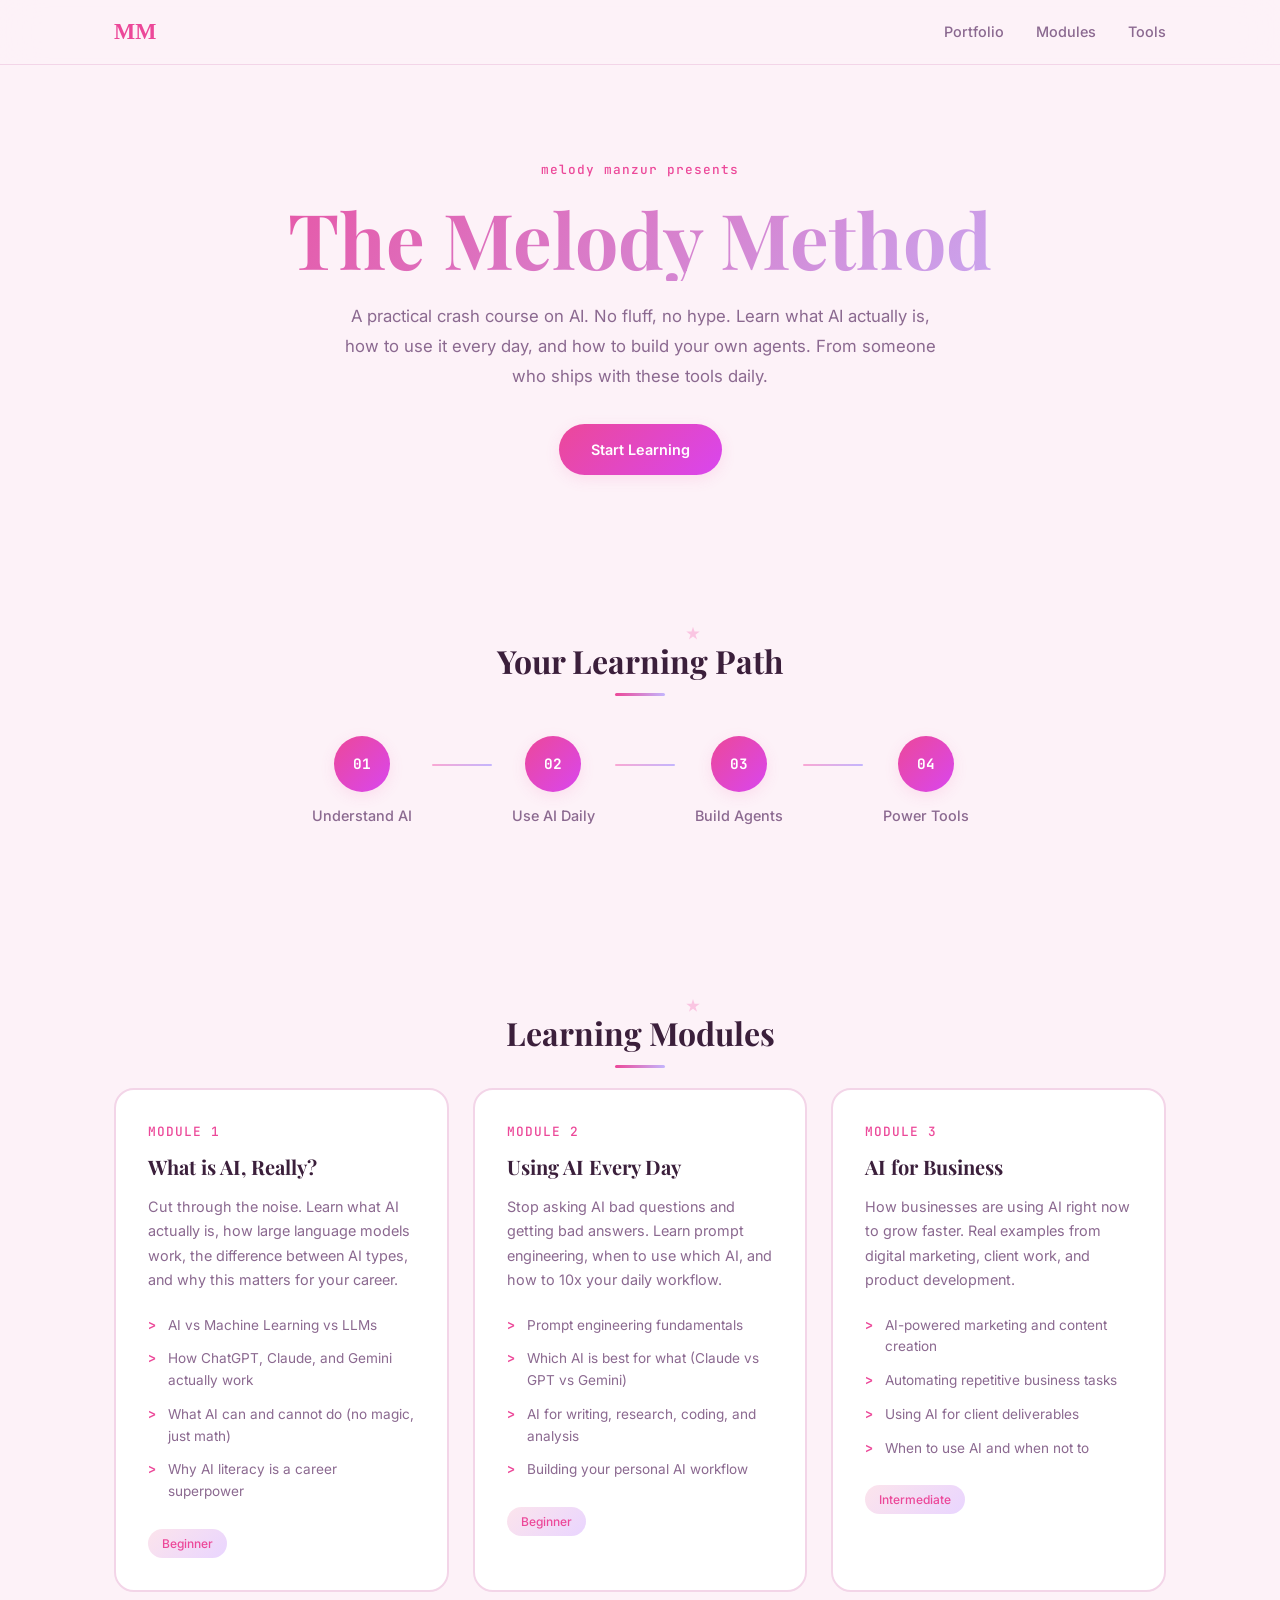
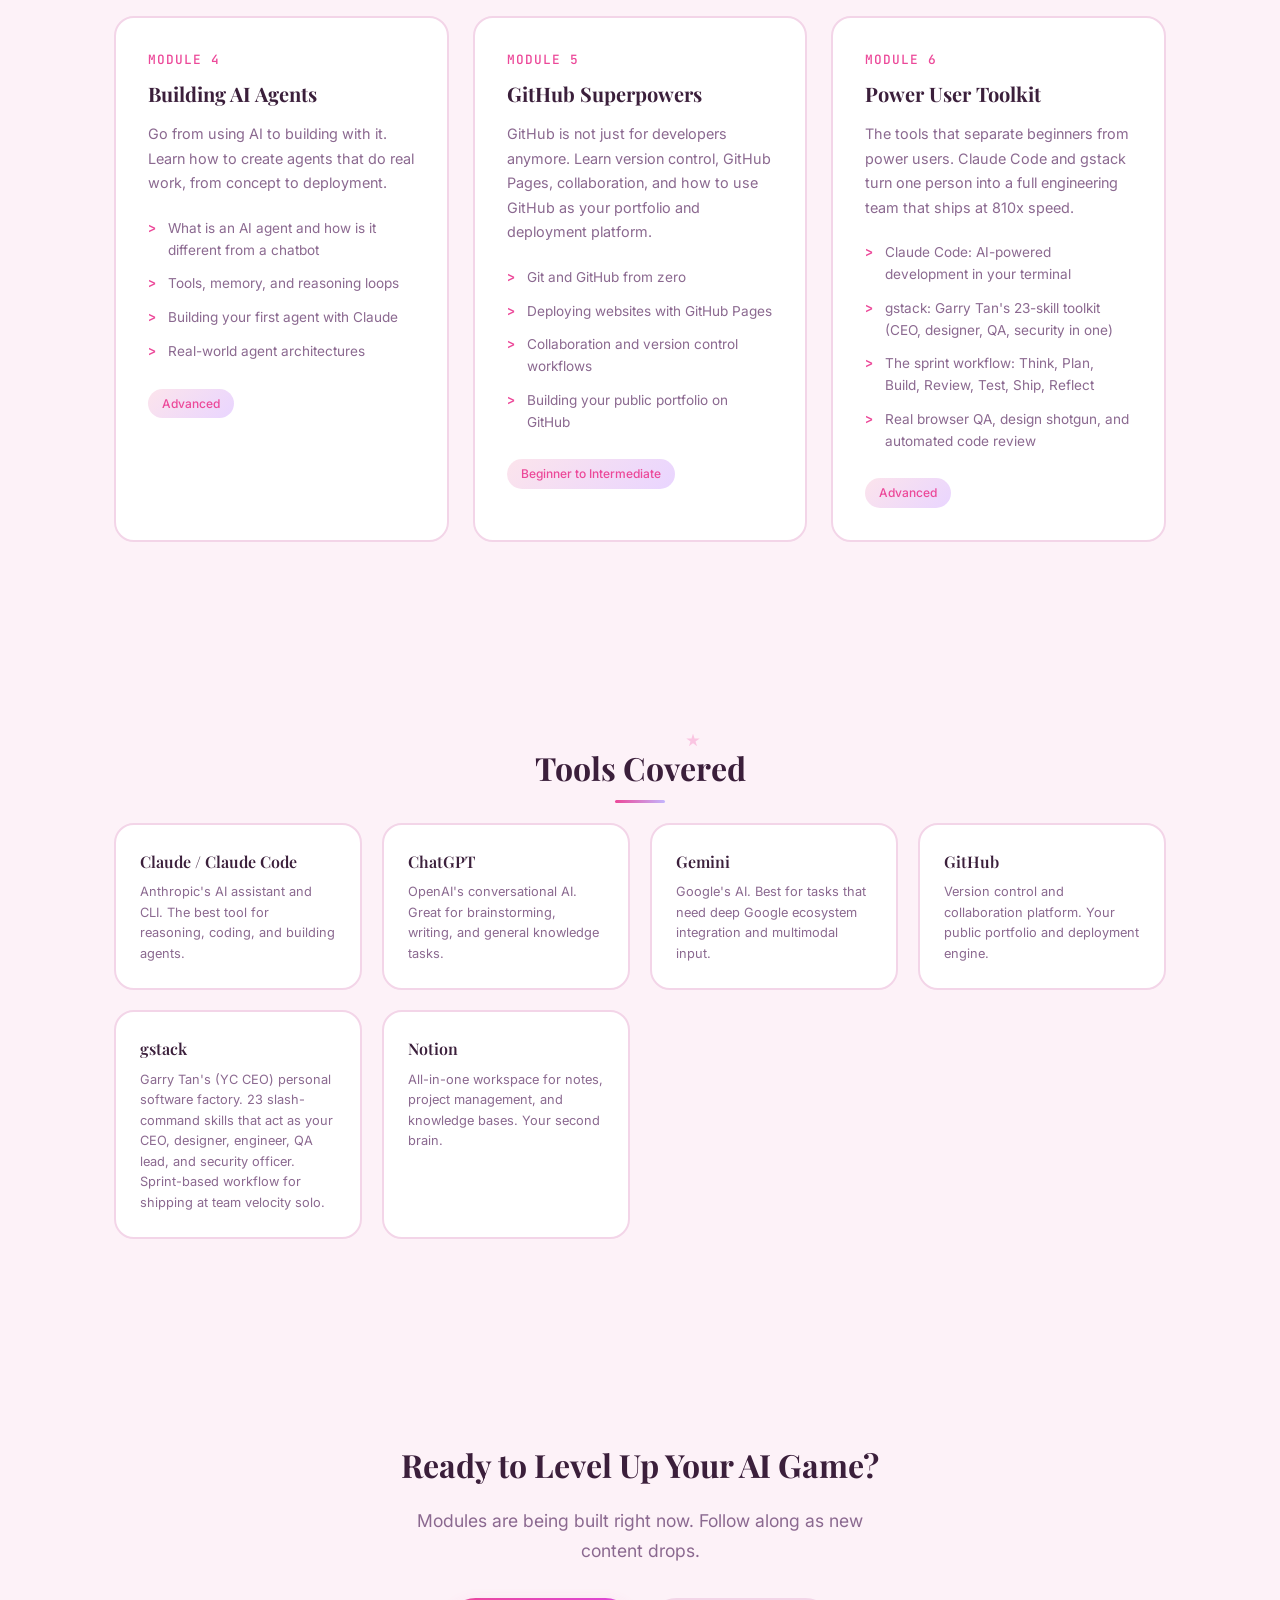
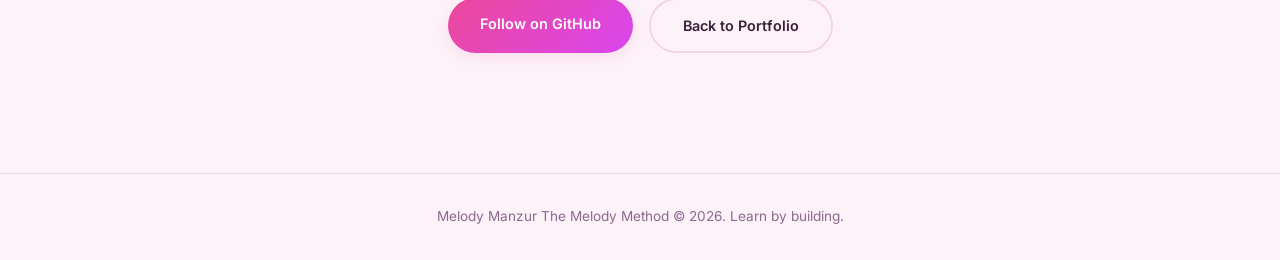
==== ai-academy.html @ e1146ad5 "Rename AI Academy to The Melody Method across all pages Co-Authored-By: Claude Opus 4.6 <noreply@ant" ====
<!DOCTYPE html>
<html lang="en">
<head>
    <meta charset="UTF-8">
    <meta name="viewport" content="width=device-width, initial-scale=1.0">
    <title>The Melody Method | Melody Manzur</title>
    <meta name="description" content="Learn AI from a practitioner. From understanding what AI is to building your own agents. Practical, no-fluff modules.">
    <link rel="preconnect" href="https://fonts.googleapis.com">
    <link rel="preconnect" href="https://fonts.gstatic.com" crossorigin>
    <link href="https://fonts.googleapis.com/css2?family=Inter:wght@300;400;500;600;700&family=JetBrains+Mono:wght@400;500&family=Playfair+Display:ital,wght@0,400;0,600;0,700;1,400;1,600&display=swap" rel="stylesheet">
    <link rel="icon" href="data:image/svg+xml,<svg xmlns='http://www.w3.org/2000/svg' viewBox='0 0 100 100'><path d='M50 5l12 33 33 12-33 12-12 33-12-33-33-12 33-12z' fill='%23ec4899'/></svg>">
    <link rel="stylesheet" href="style.css?v=20260424">
    <link rel="stylesheet" href="academy.css">
</head>
<body>
    <nav class="nav">
        <div class="nav-container">
            <a href="index.html" class="nav-logo">MM</a>
            <ul class="nav-links">
                <li><a href="index.html">Portfolio</a></li>
                <li><a href="#modules">Modules</a></li>
                <li><a href="#tools">Tools</a></li>
            </ul>
            <button class="nav-toggle" aria-label="Toggle menu">
                <span></span>
                <span></span>
                <span></span>
            </button>
        </div>
    </nav>

    <section class="academy-hero">
        <div class="container">
            <p class="hero-tag">Melody Manzur Presents</p>
            <h1 class="academy-title">The Melody Method</h1>
            <p class="hero-subtitle" style="max-width: 600px;">A practical crash course on AI. No fluff, no hype. Learn what AI actually is, how to use it every day, and how to build your own agents. From someone who ships with these tools daily.</p>
            <a href="#modules" class="btn btn-primary">Start Learning</a>
        </div>
    </section>

    <section class="academy-path">
        <div class="container">
            <h2 class="section-title">Your Learning Path</h2>
            <div class="path-visual">
                <div class="path-step">
                    <div class="path-number">01</div>
                    <p>Understand AI</p>
                </div>
                <div class="path-line"></div>
                <div class="path-step">
                    <div class="path-number">02</div>
                    <p>Use AI Daily</p>
                </div>
                <div class="path-line"></div>
                <div class="path-step">
                    <div class="path-number">03</div>
                    <p>Build Agents</p>
                </div>
                <div class="path-line"></div>
                <div class="path-step">
                    <div class="path-number">04</div>
                    <p>Power Tools</p>
                </div>
            </div>
        </div>
    </section>

    <section id="modules" class="modules">
        <div class="container">
            <h2 class="section-title">Learning Modules</h2>
            <div class="modules-grid">

                <div class="module-card">
                    <div class="module-number">Module 1</div>
                    <h3>What is AI, Really?</h3>
                    <p>Cut through the noise. Learn what AI actually is, how large language models work, the difference between AI types, and why this matters for your career.</p>
                    <ul class="module-topics">
                        <li>AI vs Machine Learning vs LLMs</li>
                        <li>How ChatGPT, Claude, and Gemini actually work</li>
                        <li>What AI can and cannot do (no magic, just math)</li>
                        <li>Why AI literacy is a career superpower</li>
                    </ul>
                    <span class="module-level">Beginner</span>
                </div>

                <div class="module-card">
                    <div class="module-number">Module 2</div>
                    <h3>Using AI Every Day</h3>
                    <p>Stop asking AI bad questions and getting bad answers. Learn prompt engineering, when to use which AI, and how to 10x your daily workflow.</p>
                    <ul class="module-topics">
                        <li>Prompt engineering fundamentals</li>
                        <li>Which AI is best for what (Claude vs GPT vs Gemini)</li>
                        <li>AI for writing, research, coding, and analysis</li>
                        <li>Building your personal AI workflow</li>
                    </ul>
                    <span class="module-level">Beginner</span>
                </div>

                <div class="module-card">
                    <div class="module-number">Module 3</div>
                    <h3>AI for Business</h3>
                    <p>How businesses are using AI right now to grow faster. Real examples from digital marketing, client work, and product development.</p>
                    <ul class="module-topics">
                        <li>AI-powered marketing and content creation</li>
                        <li>Automating repetitive business tasks</li>
                        <li>Using AI for client deliverables</li>
                        <li>When to use AI and when not to</li>
                    </ul>
                    <span class="module-level">Intermediate</span>
                </div>

                <div class="module-card">
                    <div class="module-number">Module 4</div>
                    <h3>Building AI Agents</h3>
                    <p>Go from using AI to building with it. Learn how to create agents that do real work, from concept to deployment.</p>
                    <ul class="module-topics">
                        <li>What is an AI agent and how is it different from a chatbot</li>
                        <li>Tools, memory, and reasoning loops</li>
                        <li>Building your first agent with Claude</li>
                        <li>Real-world agent architectures</li>
                    </ul>
                    <span class="module-level">Advanced</span>
                </div>

                <div class="module-card">
                    <div class="module-number">Module 5</div>
                    <h3>GitHub Superpowers</h3>
                    <p>GitHub is not just for developers anymore. Learn version control, GitHub Pages, collaboration, and how to use GitHub as your portfolio and deployment platform.</p>
                    <ul class="module-topics">
                        <li>Git and GitHub from zero</li>
                        <li>Deploying websites with GitHub Pages</li>
                        <li>Collaboration and version control workflows</li>
                        <li>Building your public portfolio on GitHub</li>
                    </ul>
                    <span class="module-level">Beginner to Intermediate</span>
                </div>

                <div class="module-card">
                    <div class="module-number">Module 6</div>
                    <h3>Power User Toolkit</h3>
                    <p>The tools that separate beginners from power users. Claude Code and gstack turn one person into a full engineering team that ships at 810x speed.</p>
                    <ul class="module-topics">
                        <li>Claude Code: AI-powered development in your terminal</li>
                        <li>gstack: Garry Tan's 23-skill toolkit (CEO, designer, QA, security in one)</li>
                        <li>The sprint workflow: Think, Plan, Build, Review, Test, Ship, Reflect</li>
                        <li>Real browser QA, design shotgun, and automated code review</li>
                    </ul>
                    <span class="module-level">Advanced</span>
                </div>

            </div>
        </div>
    </section>

    <section id="tools" class="tools-section">
        <div class="container">
            <h2 class="section-title">Tools Covered</h2>
            <div class="tools-grid">
                <div class="tool-card">
                    <h4>Claude / Claude Code</h4>
                    <p>Anthropic's AI assistant and CLI. The best tool for reasoning, coding, and building agents.</p>
                </div>
                <div class="tool-card">
                    <h4>ChatGPT</h4>
                    <p>OpenAI's conversational AI. Great for brainstorming, writing, and general knowledge tasks.</p>
                </div>
                <div class="tool-card">
                    <h4>Gemini</h4>
                    <p>Google's AI. Best for tasks that need deep Google ecosystem integration and multimodal input.</p>
                </div>
                <div class="tool-card">
                    <h4>GitHub</h4>
                    <p>Version control and collaboration platform. Your public portfolio and deployment engine.</p>
                </div>
                <div class="tool-card">
                    <h4>gstack</h4>
                    <p>Garry Tan's (YC CEO) personal software factory. 23 slash-command skills that act as your CEO, designer, engineer, QA lead, and security officer. Sprint-based workflow for shipping at team velocity solo.</p>
                </div>
                <div class="tool-card">
                    <h4>Notion</h4>
                    <p>All-in-one workspace for notes, project management, and knowledge bases. Your second brain.</p>
                </div>
            </div>
        </div>
    </section>

    <section class="academy-cta">
        <div class="container" style="text-align: center;">
            <h2>Ready to Level Up Your AI Game?</h2>
            <p class="contact-text">Modules are being built right now. Follow along as new content drops.</p>
            <div class="contact-links">
                <a href="https://github.com/Memanzur" class="btn btn-primary">Follow on GitHub</a>
                <a href="index.html" class="btn btn-outline">Back to Portfolio</a>
            </div>
        </div>
    </section>

    <footer class="footer">
        <div class="container">
            <p>Melody Manzur The Melody Method &copy; 2026. Learn by building.</p>
        </div>
    </footer>

    <script src="script.js"></script>
</body>
</html>
---- style.css ----
/* ==========================================
   Melody Manzur Portfolio - Whimsical Vibe Coder
   ========================================== */

:root {
    --bg: #fdf2f8;
    --bg-soft: #fce7f3;
    --bg-card: #ffffff;
    --text: #3b1f3b;
    --text-muted: #8b6990;
    --pink: #ec4899;
    --pink-light: #f9a8d4;
    --pink-soft: #fce4ec;
    --lavender: #c4b5fd;
    --lilac: #e9d5ff;
    --peach: #fecdd3;
    --border: #f3d5e8;
    --glow: rgba(236, 72, 153, 0.12);
    --radius: 20px;
    --font: 'Inter', -apple-system, sans-serif;
    --display: 'Playfair Display', Georgia, serif;
    --mono: 'JetBrains Mono', monospace;
}

* {
    margin: 0;
    padding: 0;
    box-sizing: border-box;
}

html {
    scroll-behavior: smooth;
}

body {
    font-family: var(--font);
    background: var(--bg);
    color: var(--text);
    line-height: 1.6;
    -webkit-font-smoothing: antialiased;
    overflow-x: hidden;
}

.container {
    max-width: 1100px;
    margin: 0 auto;
    padding: 0 24px;
}

/* ==========================================
   Floating Sparkles & Blobs
   ========================================== */

.sparkles {
    position: fixed;
    inset: 0;
    pointer-events: none;
    z-index: 0;
}

.sparkle {
    position: absolute;
    color: var(--pink-light);
    filter: drop-shadow(0 0 4px currentColor);
    animation: float 6s ease-in-out infinite, twinkle 3s ease-in-out infinite;
}

.s1  { width: 28px; top: 8%;  left: 6%;  animation-delay: 0s;   opacity: 0.5; }
.s2  { width: 22px; top: 20%; right: 10%; animation-delay: 1s;  color: var(--lavender); opacity: 0.45; }
.s3  { width: 32px; top: 42%; left: 4%;  animation-delay: 2s;   color: var(--lavender); opacity: 0.35; }
.s4  { width: 18px; top: 58%; right: 6%; animation-delay: 0.5s; opacity: 0.5; }
.s5  { width: 24px; top: 78%; left: 12%; animation-delay: 3s;   color: var(--lavender); opacity: 0.4; }
.s6  { width: 16px; top: 12%; left: 42%; animation-delay: 1.5s; opacity: 0.45; }
.s7  { width: 20px; top: 68%; right: 18%; animation-delay: 2.5s; color: var(--lavender); opacity: 0.4; }
.s8  { width: 26px; top: 32%; right: 25%; animation-delay: 4s;  opacity: 0.35; }
.s9  { width: 14px; top: 90%; left: 40%; animation-delay: 1.8s; color: var(--lavender); opacity: 0.4; }
.s10 { width: 20px; top: 5%;  right: 35%; animation-delay: 3.5s; opacity: 0.3; }

/* Blobs hidden - decorative noise */
.blob {
    display: none;
}

@keyframes float {
    0%, 100% { transform: translateY(0) rotate(0deg); }
    50% { transform: translateY(-25px) rotate(15deg); }
}

@keyframes twinkle {
    0%, 100% { opacity: var(--tw-start, 0.4); }
    50% { opacity: var(--tw-end, 0.7); }
}


/* ==========================================
   Section Dividers
   ========================================== */

.section-divider {
    height: 16px;
    background: linear-gradient(135deg, transparent 30%, var(--pink-soft) 50%, transparent 70%);
    opacity: 0.5;
    position: relative;
    z-index: 1;
}

.section-divider.flip {
    background: linear-gradient(225deg, transparent 30%, var(--lilac) 50%, transparent 70%);
    opacity: 0.3;
}

/* ==========================================
   Navigation
   ========================================== */

.nav {
    position: fixed;
    top: 0;
    left: 0;
    right: 0;
    z-index: 100;
    background: rgba(253, 242, 248, 0.8);
    backdrop-filter: blur(20px);
    border-bottom: 1px solid var(--border);
}

.nav-container {
    max-width: 1100px;
    margin: 0 auto;
    padding: 0 24px;
    display: flex;
    align-items: center;
    justify-content: space-between;
    height: 64px;
}

.nav-logo {
    font-weight: 700;
    font-size: 1.4rem;
    color: var(--pink);
    text-decoration: none;
    font-family: 'Dancing Script', cursive;
}

.nav-links {
    display: flex;
    list-style: none;
    gap: 32px;
    align-items: center;
}

.nav-links a {
    color: var(--text-muted);
    text-decoration: none;
    font-size: 0.9rem;
    font-weight: 500;
    transition: color 0.2s;
    padding: 12px 0;
}

.nav-links a:hover {
    color: var(--pink);
}

.nav-cta {
    background: linear-gradient(135deg, var(--pink), #d946ef);
    color: #fff !important;
    padding: 8px 22px;
    border-radius: 50px;
    transition: transform 0.2s, box-shadow 0.2s !important;
}

.nav-cta:hover {
    transform: translateY(-2px) !important;
    box-shadow: 0 6px 20px var(--glow) !important;
    background: linear-gradient(135deg, var(--pink), #d946ef) !important;
}

.nav-toggle {
    display: none;
    flex-direction: column;
    gap: 5px;
    background: none;
    border: none;
    cursor: pointer;
    padding: 4px;
}

.nav-toggle span {
    width: 24px;
    height: 2px;
    background: var(--text);
    border-radius: 2px;
    transition: 0.3s;
}

/* ==========================================
   Hero
   ========================================== */

.hero {
    display: flex;
    align-items: center;
    justify-content: center;
    gap: 60px;
    max-width: 1100px;
    margin: 0 auto;
    padding: 100px 24px 20px;
    position: relative;
    z-index: 1;
}

.hero-content {
    flex: 1;
}

.hero-tag {
    color: var(--pink);
    font-family: var(--mono);
    font-size: 0.8rem;
    font-weight: 500;
    margin-bottom: 16px;
    letter-spacing: 1px;
    text-transform: lowercase;
}

.hero-title {
    font-size: clamp(2.2rem, 5vw, 4rem);
    font-weight: 700;
    line-height: 1.1;
    margin-bottom: 20px;
    font-family: var(--display);
    background: linear-gradient(135deg, var(--pink) 0%, #d946ef 40%, var(--lavender) 70%, var(--pink-light) 100%);
    -webkit-background-clip: text;
    -webkit-text-fill-color: transparent;
    background-clip: text;
}

.hero-subtitle {
    color: var(--text-muted);
    font-size: 1.05rem;
    line-height: 1.8;
    max-width: 500px;
    margin-bottom: 32px;
}

.hero-actions {
    display: flex;
    gap: 16px;
    flex-wrap: wrap;
}

.btn {
    display: inline-block;
    padding: 14px 32px;
    border-radius: 50px;
    font-weight: 600;
    font-size: 0.9rem;
    text-decoration: none;
    transition: transform 0.3s, box-shadow 0.3s, border-color 0.3s, color 0.3s, background 0.3s;
    cursor: pointer;
}

.btn-primary {
    background: linear-gradient(135deg, var(--pink), #d946ef);
    color: #fff;
    box-shadow: 0 4px 15px var(--glow);
}

.btn-primary:hover {
    transform: translateY(-3px);
    box-shadow: 0 8px 30px rgba(236, 72, 153, 0.25);
}

.btn-outline {
    border: 2px solid var(--border);
    color: var(--text);
    background: transparent;
}

.btn-outline:hover {
    border-color: var(--pink-light);
    color: var(--pink);
    transform: translateY(-3px);
    background: rgba(252, 231, 243, 0.5);
}

/* Hero Photo */

.hero-visual {
    flex: 1;
    max-width: 420px;
    display: flex;
    flex-direction: column;
    gap: 24px;
}

.hero-photo-wrapper {
    width: 220px;
    height: 220px;
    border-radius: 50%;
    overflow: hidden;
    border: 4px solid var(--pink-light);
    box-shadow: 0 12px 40px var(--glow), 0 0 0 8px rgba(249, 168, 212, 0.1);
    margin: 0 auto;
}

.hero-photo {
    width: 100%;
    height: 100%;
    object-fit: cover;
    object-position: center 75%;
}


/* ==========================================
   Sections shared
   ========================================== */

.section-title {
    font-size: 2rem;
    font-weight: 700;
    margin-bottom: 30px;
    position: relative;
    display: block;
    text-align: center;
    font-family: var(--display);
}

.section-title::after {
    content: '';
    position: absolute;
    bottom: -10px;
    left: 50%;
    transform: translateX(-50%);
    width: 50px;
    height: 3px;
    background: linear-gradient(90deg, var(--pink), var(--lavender));
    border-radius: 3px;
}

.section-title::before {
    content: '';
    position: absolute;
    top: -8px;
    right: calc(50% - 60px);
    width: 14px;
    height: 14px;
    background: var(--pink-light);
    clip-path: polygon(50% 0%, 61% 35%, 98% 35%, 68% 57%, 79% 91%, 50% 70%, 21% 91%, 32% 57%, 2% 35%, 39% 35%);
    opacity: 0.6;
}

/* ==========================================
   Scroll animations (CSS-only with fallback)
   ========================================== */


/* ==========================================
   About
   ========================================== */

.about {
    padding: 30px 0 40px;
    position: relative;
    z-index: 1;
}

.about-grid {
    display: grid;
    grid-template-columns: 1fr 1fr;
    gap: 36px;
    align-items: start;
}

.about-text p {
    color: var(--text-muted);
    margin-bottom: 16px;
    font-size: 1rem;
    line-height: 1.8;
}

.about-text strong {
    color: var(--text);
}

.about-stats {
    display: grid;
    grid-template-columns: 1fr 1fr;
    gap: 16px;
}

.stat-card {
    background: var(--bg-card);
    border: 2px solid var(--border);
    border-radius: var(--radius);
    padding: 24px;
    text-align: center;
    transition: transform 0.3s, box-shadow 0.3s, border-color 0.3s;
    position: relative;
    overflow: hidden;
    box-shadow: 0 2px 12px rgba(236, 72, 153, 0.06);
}

.stat-card::before {
    content: '';
    position: absolute;
    top: -6px;
    right: -6px;
    width: 12px;
    height: 12px;
    background: var(--lavender);
    clip-path: polygon(50% 0%, 61% 35%, 98% 35%, 68% 57%, 79% 91%, 50% 70%, 21% 91%, 32% 57%, 2% 35%, 39% 35%);
    opacity: 0;
    transition: opacity 0.3s;
}

.stat-card:hover {
    border-color: var(--pink-light);
    transform: translateY(-6px);
    box-shadow: 0 12px 30px var(--glow);
}

.stat-card:hover::before {
    opacity: 0.6;
}

.stat-number {
    display: block;
    font-size: 1.4rem;
    font-weight: 700;
    color: var(--pink);
    margin-bottom: 4px;
    font-family: var(--display);
}

.stat-label {
    font-size: 0.8rem;
    color: var(--text-muted);
    font-weight: 500;
}

/* ==========================================
   Projects
   ========================================== */

.projects {
    padding: 40px 0;
    position: relative;
    z-index: 1;
}

.projects-grid {
    display: flex;
    flex-direction: column;
    gap: 32px;
}

.project-card {
    background: var(--bg-card);
    border: 2px solid var(--border);
    border-radius: var(--radius);
    display: grid;
    grid-template-columns: 1fr 1fr;
    overflow: hidden;
    transition: transform 0.3s, box-shadow 0.3s, border-color 0.3s;
    position: relative;
    box-shadow: 0 4px 20px rgba(236, 72, 153, 0.08);
}

.project-card:hover {
    border-color: var(--pink-light);
    transform: translateY(-4px);
    box-shadow: 0 12px 30px var(--glow);
}

.project-card.featured {
    border-color: var(--pink-light);
}

.project-preview {
    overflow: hidden;
    max-height: 300px;
    background: var(--bg-soft);
}

.project-preview img {
    width: 100%;
    height: 100%;
    object-fit: cover;
    object-position: top;
    transition: transform 0.4s;
}

.project-card:hover .project-preview img {
    transform: scale(1.03);
}

.project-info {
    padding: 28px;
    display: flex;
    flex-direction: column;
    justify-content: center;
}

.project-badge {
    position: absolute;
    top: 16px;
    left: 16px;
    background: linear-gradient(135deg, var(--pink), #d946ef);
    color: #fff;
    font-size: 0.7rem;
    font-weight: 600;
    padding: 4px 14px;
    border-radius: 50px;
    text-transform: uppercase;
    letter-spacing: 0.5px;
    z-index: 2;
}

.project-name {
    font-size: 1.4rem;
    font-weight: 700;
    margin-bottom: 4px;
    font-family: var(--display);
}

.project-type {
    color: var(--pink);
    font-size: 0.85rem;
    font-weight: 500;
    margin-bottom: 12px;
}

.project-desc {
    color: var(--text-muted);
    font-size: 0.9rem;
    line-height: 1.7;
    margin-bottom: 16px;
}

.project-tags {
    display: flex;
    flex-wrap: wrap;
    gap: 6px;
    margin-bottom: 16px;
}

.project-tags span {
    background: linear-gradient(135deg, var(--pink-soft), var(--lilac));
    color: var(--pink);
    font-size: 0.73rem;
    padding: 4px 12px;
    border-radius: 50px;
    font-weight: 500;
}

.project-links {
    display: flex;
    gap: 16px;
}

.project-link {
    color: var(--pink);
    font-size: 0.9rem;
    font-weight: 600;
    text-decoration: none;
    transition: color 0.2s;
}

.project-link:hover {
    color: var(--text);
}

/* ==========================================
   Skills
   ========================================== */

.skills {
    padding: 40px 0;
    position: relative;
    z-index: 1;
}

.skills-grid {
    display: grid;
    grid-template-columns: repeat(auto-fit, minmax(240px, 1fr));
    gap: 24px;
}

.skill-category {
    background: var(--bg-card);
    border: 2px solid var(--border);
    border-radius: var(--radius);
    padding: 28px;
    transition: transform 0.3s, box-shadow 0.3s, border-color 0.3s;
    position: relative;
    overflow: hidden;
    box-shadow: 0 2px 12px rgba(236, 72, 153, 0.06);
}

.skill-category::before {
    content: '';
    position: absolute;
    top: 0;
    left: 0;
    right: 0;
    height: 3px;
    background: linear-gradient(90deg, var(--pink-light), var(--lavender));
    opacity: 0;
    transition: opacity 0.3s;
}

.skill-category:hover {
    border-color: var(--pink-light);
    box-shadow: 0 8px 24px var(--glow);
    transform: translateY(-4px);
}

.skill-category:hover::before {
    opacity: 1;
}

.skill-category h3 {
    font-size: 1rem;
    font-weight: 600;
    margin-bottom: 16px;
    color: var(--pink);
    font-family: var(--display);
    font-style: italic;
}

.skill-category ul {
    list-style: none;
}

.skill-category li {
    color: var(--text-muted);
    font-size: 0.9rem;
    padding: 7px 0;
    border-bottom: 1px solid var(--border);
}

.skill-category li:last-child {
    border-bottom: none;
}

/* ==========================================
   Contact
   ========================================== */

.contact {
    padding: 40px 0;
    text-align: center;
    position: relative;
    z-index: 1;
}

.contact-text {
    color: var(--text-muted);
    font-size: 1.1rem;
    max-width: 500px;
    margin: 0 auto 32px;
    line-height: 1.7;
}

.contact-links {
    display: flex;
    gap: 16px;
    justify-content: center;
    flex-wrap: wrap;
}

/* ==========================================
   Footer
   ========================================== */

.footer {
    border-top: 1px solid var(--border);
    padding: 32px 0;
    text-align: center;
    position: relative;
    z-index: 1;
}

.footer p {
    color: var(--text-muted);
    font-size: 0.85rem;
}

/* ==========================================
   Responsive
   ========================================== */

@media (max-width: 768px) {
    .hero {
        flex-direction: column;
        text-align: center;
        padding-top: 120px;
        gap: 40px;
    }

    .hero-subtitle {
        margin-left: auto;
        margin-right: auto;
    }

    .hero-actions {
        justify-content: center;
    }

    .hero-visual {
        max-width: 100%;
    }

    .hero-title {
        font-size: clamp(1.8rem, 8vw, 2.8rem);
    }

    .about-grid {
        grid-template-columns: 1fr;
        gap: 40px;
    }

    .nav-links {
        display: none;
        position: absolute;
        top: 64px;
        left: 0;
        right: 0;
        background: rgba(253, 242, 248, 0.95);
        backdrop-filter: blur(20px);
        flex-direction: column;
        padding: 24px;
        gap: 16px;
        border-bottom: 1px solid var(--border);
    }

    .nav-links.active {
        display: flex;
    }

    .nav-toggle {
        display: flex;
    }

    .project-card {
        grid-template-columns: 1fr;
    }

    .project-preview {
        max-height: 200px;
    }

    .skills-grid {
        grid-template-columns: 1fr 1fr;
    }

    .section-divider {
        height: 20px;
    }

    .blob { display: none; }
}

@media (max-width: 480px) {
    .skills-grid {
        grid-template-columns: 1fr;
    }

    .about-stats {
        grid-template-columns: 1fr;
    }

    .sparkle {
        transform: scale(0.7);
    }
}
---- academy.css ----
/* ==========================================
   AI Academy Styles - Whimsical
   ========================================== */

.academy-hero {
    padding: 160px 0 80px;
    text-align: center;
}

.academy-title {
    font-size: clamp(3rem, 6vw, 5rem);
    font-weight: 700;
    line-height: 1.1;
    margin-bottom: 20px;
    font-family: var(--display);
    background: linear-gradient(135deg, #ec4899 0%, #c4b5fd 50%, #f9a8d4 100%);
    background-size: 200% 200%;
    -webkit-background-clip: text;
    -webkit-text-fill-color: transparent;
    background-clip: text;
    animation: shimmer 3s ease infinite;
}

@keyframes shimmer {
    0%, 100% { background-position: 0% 50%; }
    50% { background-position: 100% 50%; }
}

.academy-hero .hero-subtitle {
    margin: 0 auto 32px;
}

/* Learning Path */

.academy-path {
    padding: 80px 0;
}

.path-visual {
    display: flex;
    align-items: center;
    justify-content: center;
    gap: 0;
    flex-wrap: wrap;
}

.path-step {
    text-align: center;
    padding: 20px;
}

.path-number {
    width: 56px;
    height: 56px;
    border-radius: 50%;
    background: linear-gradient(135deg, var(--pink), #d946ef);
    color: #fff;
    display: flex;
    align-items: center;
    justify-content: center;
    font-weight: 700;
    font-family: var(--mono);
    font-size: 0.9rem;
    margin: 0 auto 12px;
    box-shadow: 0 4px 15px var(--glow);
}

.path-step p {
    color: var(--text-muted);
    font-size: 0.9rem;
    font-weight: 500;
}

.path-line {
    width: 60px;
    height: 2px;
    background: linear-gradient(90deg, var(--pink-light), var(--lavender));
    margin-bottom: 32px;
    border-radius: 2px;
}

/* Modules */

.modules {
    padding: 80px 0 120px;
}

.modules-grid {
    display: grid;
    grid-template-columns: repeat(auto-fit, minmax(320px, 1fr));
    gap: 24px;
}

.module-card {
    background: var(--bg-card);
    border: 2px solid var(--border);
    border-radius: var(--radius);
    padding: 32px;
    transition: all 0.3s;
    position: relative;
    overflow: hidden;
}

.module-card::after {
    content: '';
    position: absolute;
    bottom: 0;
    left: 0;
    right: 0;
    height: 3px;
    background: linear-gradient(90deg, var(--pink-light), var(--lavender), var(--pink-light));
    opacity: 0;
    transition: opacity 0.3s;
}

.module-card:hover {
    border-color: var(--pink-light);
    transform: translateY(-6px);
    box-shadow: 0 12px 30px var(--glow);
}

.module-card:hover::after {
    opacity: 1;
}

.module-number {
    color: var(--pink);
    font-family: var(--mono);
    font-size: 0.8rem;
    font-weight: 500;
    margin-bottom: 8px;
    text-transform: uppercase;
    letter-spacing: 1px;
}

.module-card h3 {
    font-size: 1.25rem;
    font-weight: 700;
    margin-bottom: 12px;
    font-family: var(--display);
}

.module-card p {
    color: var(--text-muted);
    font-size: 0.9rem;
    line-height: 1.7;
    margin-bottom: 16px;
}

.module-topics {
    list-style: none;
    margin-bottom: 20px;
}

.module-topics li {
    color: var(--text-muted);
    font-size: 0.85rem;
    padding: 6px 0;
    padding-left: 20px;
    position: relative;
}

.module-topics li::before {
    content: '>';
    position: absolute;
    left: 0;
    color: var(--pink);
    font-family: var(--mono);
    font-weight: 700;
}

.module-level {
    display: inline-block;
    background: linear-gradient(135deg, var(--pink-soft), var(--lilac));
    color: var(--pink);
    font-size: 0.75rem;
    padding: 5px 14px;
    border-radius: 50px;
    font-weight: 500;
}

/* Tools Section */

.tools-section {
    padding: 80px 0 120px;
}

.tools-grid {
    display: grid;
    grid-template-columns: repeat(auto-fit, minmax(200px, 1fr));
    gap: 20px;
}

.tool-card {
    background: var(--bg-card);
    border: 2px solid var(--border);
    border-radius: var(--radius);
    padding: 24px;
    transition: all 0.3s;
}

.tool-card:hover {
    border-color: var(--pink-light);
    transform: translateY(-4px);
    box-shadow: 0 8px 24px var(--glow);
}

.tool-card h4 {
    font-size: 1rem;
    font-weight: 600;
    margin-bottom: 8px;
    color: var(--text);
    font-family: var(--display);
}

.tool-card p {
    color: var(--text-muted);
    font-size: 0.8rem;
    line-height: 1.6;
}

/* CTA */

.academy-cta {
    padding: 80px 0 120px;
}

.academy-cta h2 {
    font-size: 2rem;
    font-weight: 700;
    margin-bottom: 16px;
    font-family: var(--display);
}

/* Responsive */

@media (max-width: 768px) {
    .path-line {
        display: none;
    }

    .path-visual {
        flex-direction: column;
        gap: 8px;
    }

    .modules-grid {
        grid-template-columns: 1fr;
    }

    .tools-grid {
        grid-template-columns: 1fr 1fr;
    }
}

@media (max-width: 480px) {
    .tools-grid {
        grid-template-columns: 1fr;
    }
}
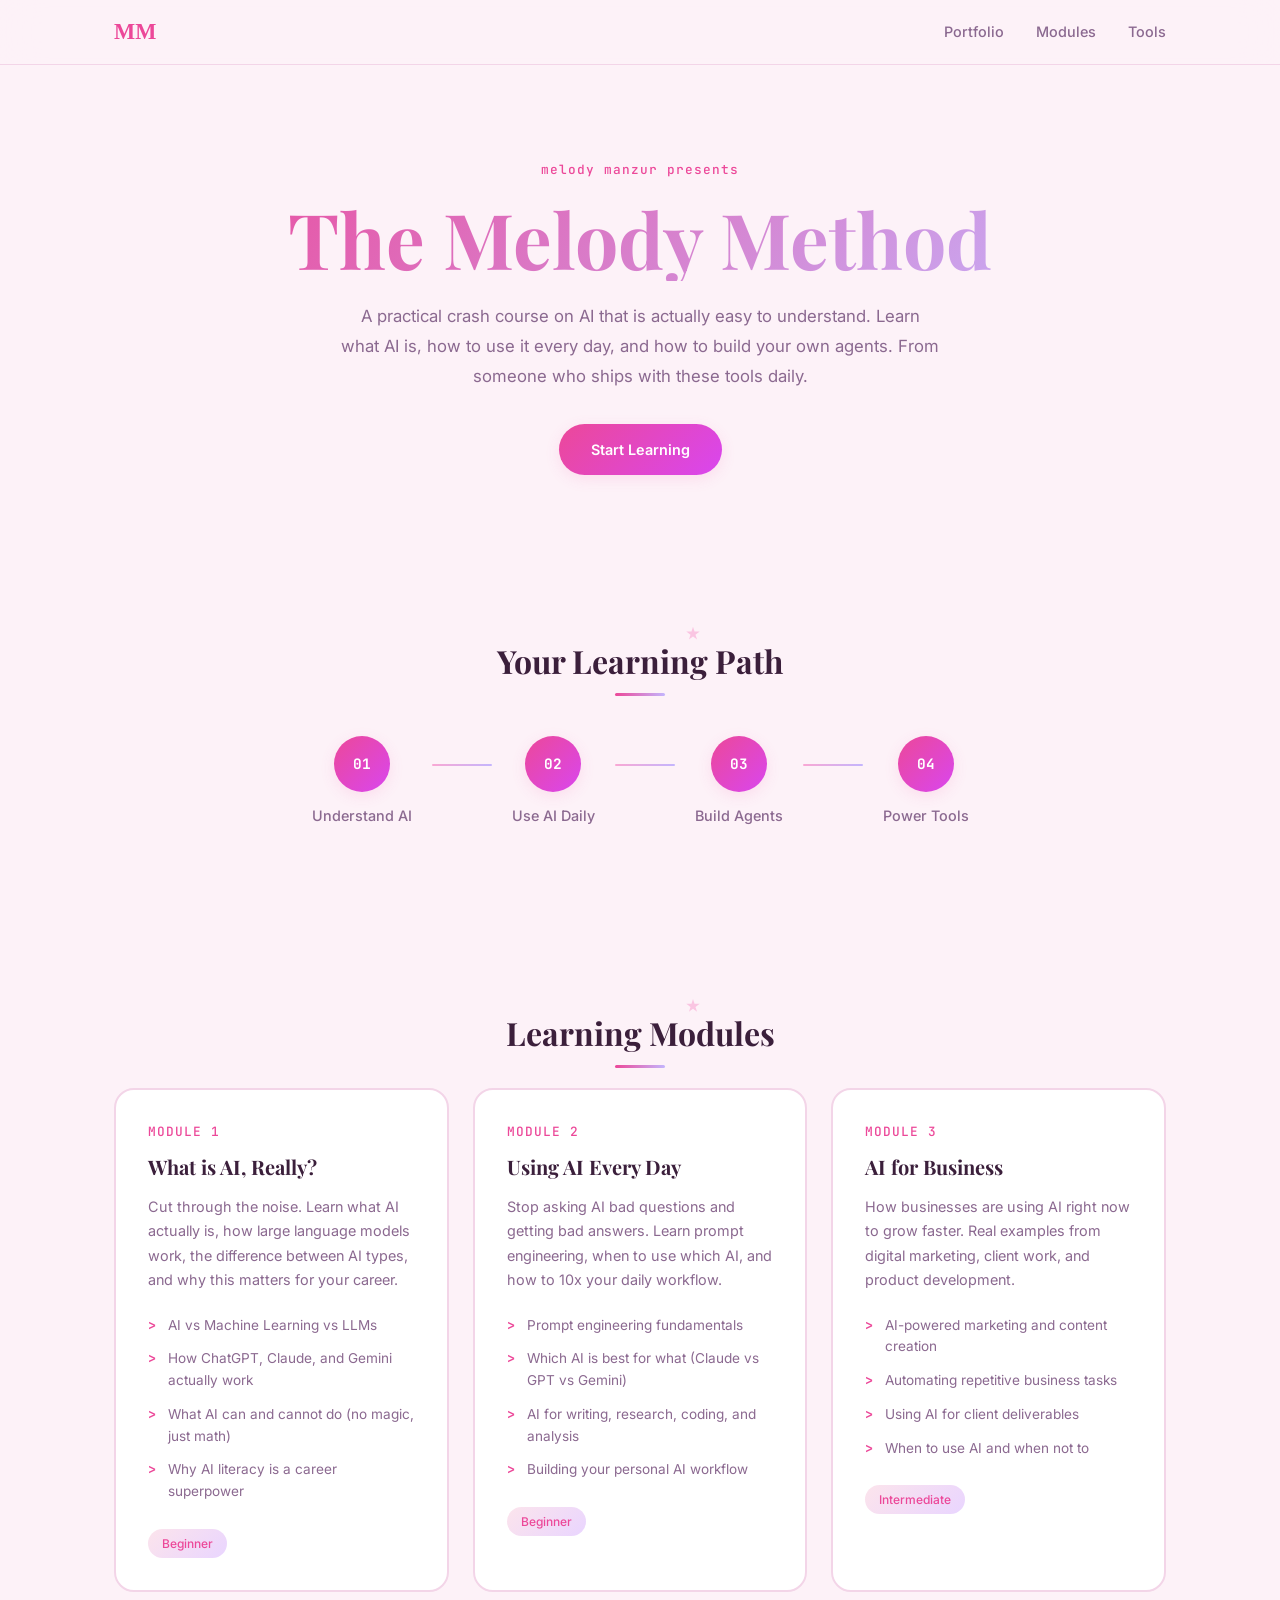
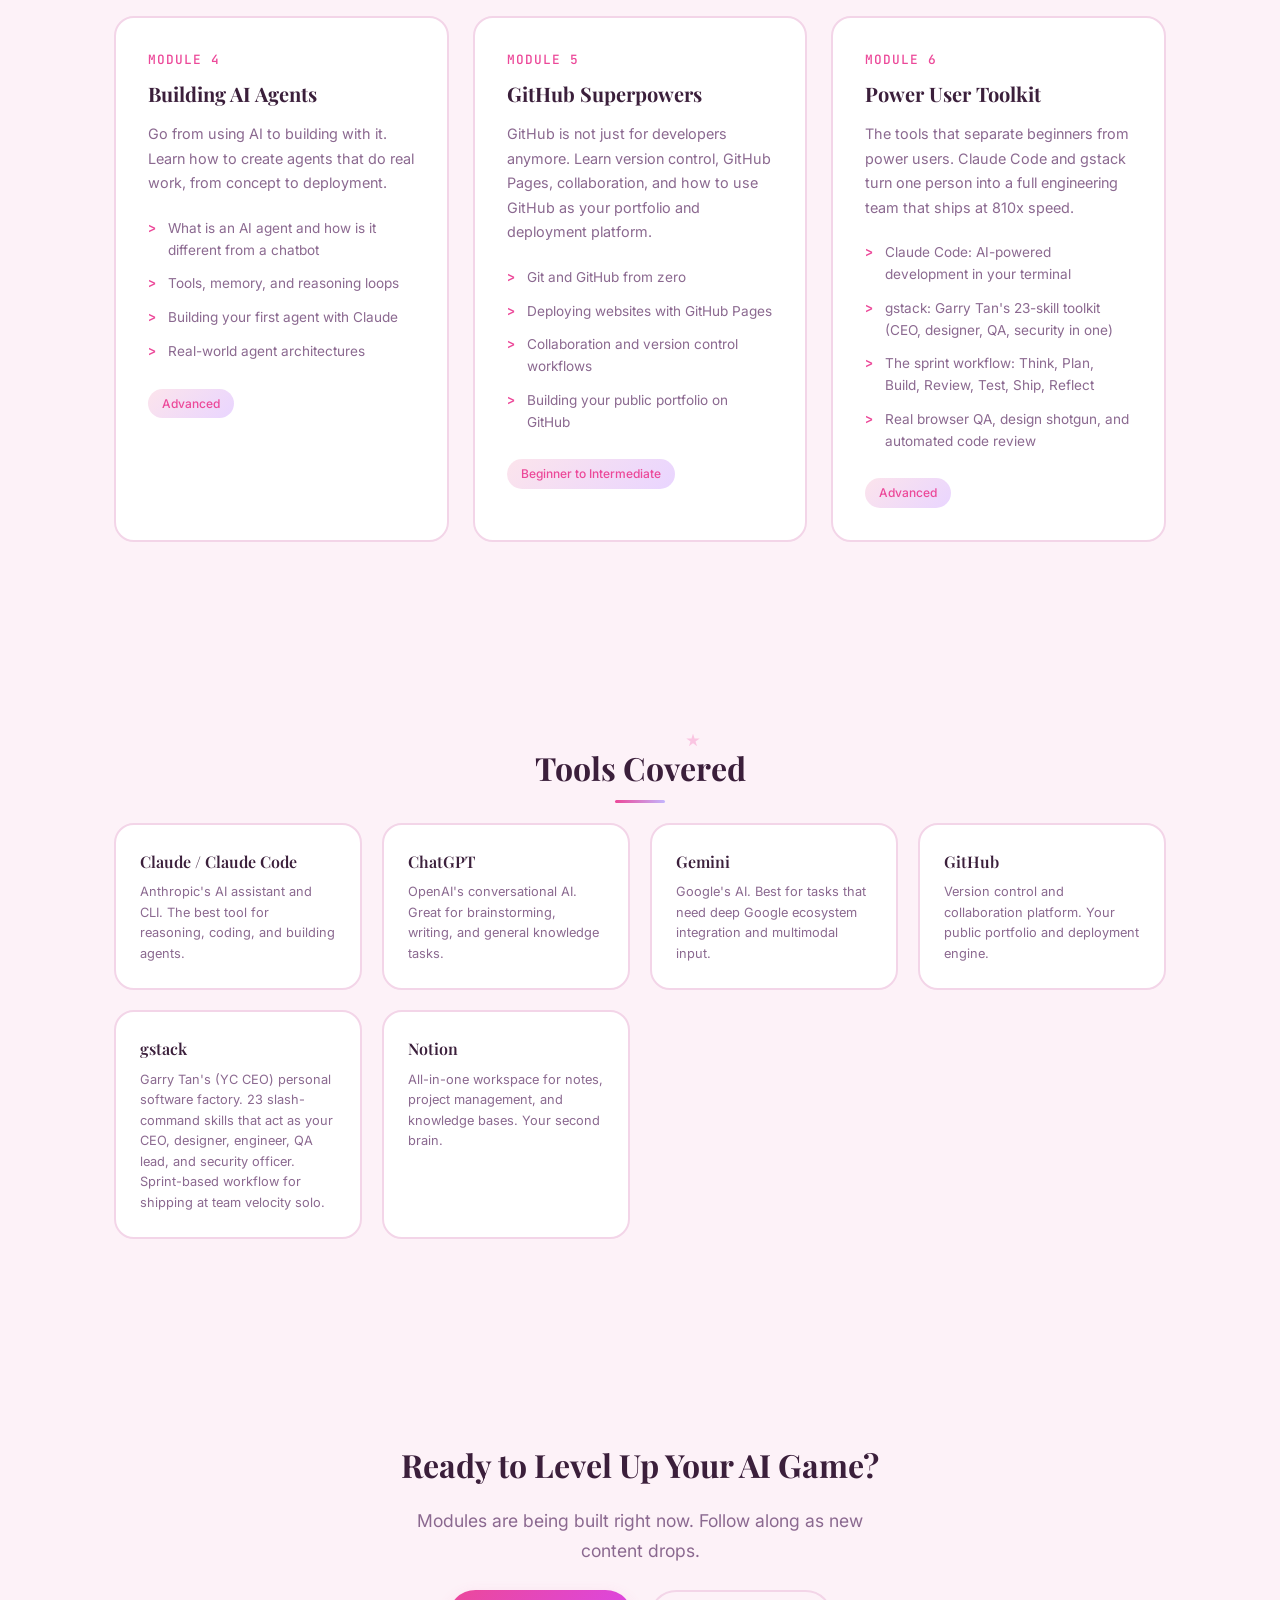
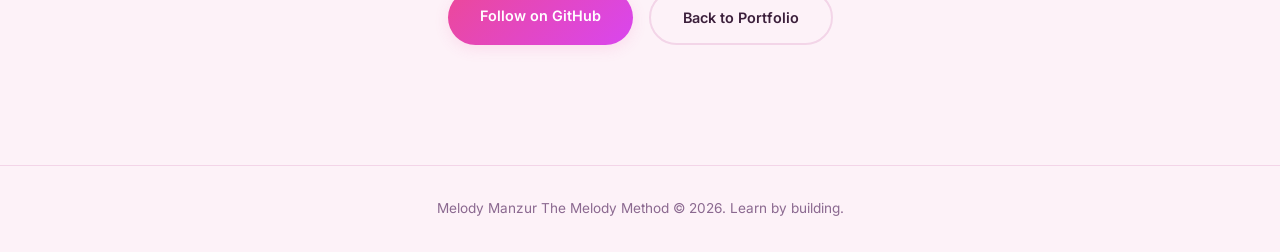
==== commit f960c344: "Update audit flow, case study, contact section, nav, and Melody Method copy - Reorder audit results:" ====
--- a/ai-academy.html
+++ b/ai-academy.html
@@ -33,7 +33,7 @@
         <div class="container">
             <p class="hero-tag">Melody Manzur Presents</p>
             <h1 class="academy-title">The Melody Method</h1>
-            <p class="hero-subtitle" style="max-width: 600px;">A practical crash course on AI. No fluff, no hype. Learn what AI actually is, how to use it every day, and how to build your own agents. From someone who ships with these tools daily.</p>
+            <p class="hero-subtitle" style="max-width: 600px;">A practical crash course on AI that is actually easy to understand. Learn what AI is, how to use it every day, and how to build your own agents. From someone who ships with these tools daily.</p>
             <a href="#modules" class="btn btn-primary">Start Learning</a>
         </div>
     </section>
--- a/style.css
+++ b/style.css
@@ -176,6 +176,10 @@
     background: linear-gradient(135deg, var(--pink), #d946ef) !important;
 }
 
+.nav-divider {
+    display: none;
+}
+
 .nav-toggle {
     display: none;
     flex-direction: column;
@@ -660,8 +664,36 @@
     color: var(--text-muted);
     font-size: 1.1rem;
     max-width: 500px;
-    margin: 0 auto 32px;
+    margin: 0 auto 24px;
     line-height: 1.7;
+}
+
+.contact-direct {
+    display: flex;
+    gap: 32px;
+    justify-content: center;
+    flex-wrap: wrap;
+    margin-bottom: 28px;
+}
+
+.contact-item {
+    display: flex;
+    align-items: center;
+    gap: 10px;
+    color: var(--text);
+    text-decoration: none;
+    font-size: 1rem;
+    font-weight: 500;
+    transition: color 0.2s;
+}
+
+.contact-item svg {
+    color: var(--pink);
+    flex-shrink: 0;
+}
+
+.contact-item:hover {
+    color: var(--pink);
 }
 
 .contact-links {
@@ -740,6 +772,14 @@
         display: flex;
     }
 
+    .nav-divider {
+        display: block;
+        height: 1px;
+        background: var(--border);
+        margin: 4px 0;
+        list-style: none;
+    }
+
     .nav-toggle {
         display: flex;
     }
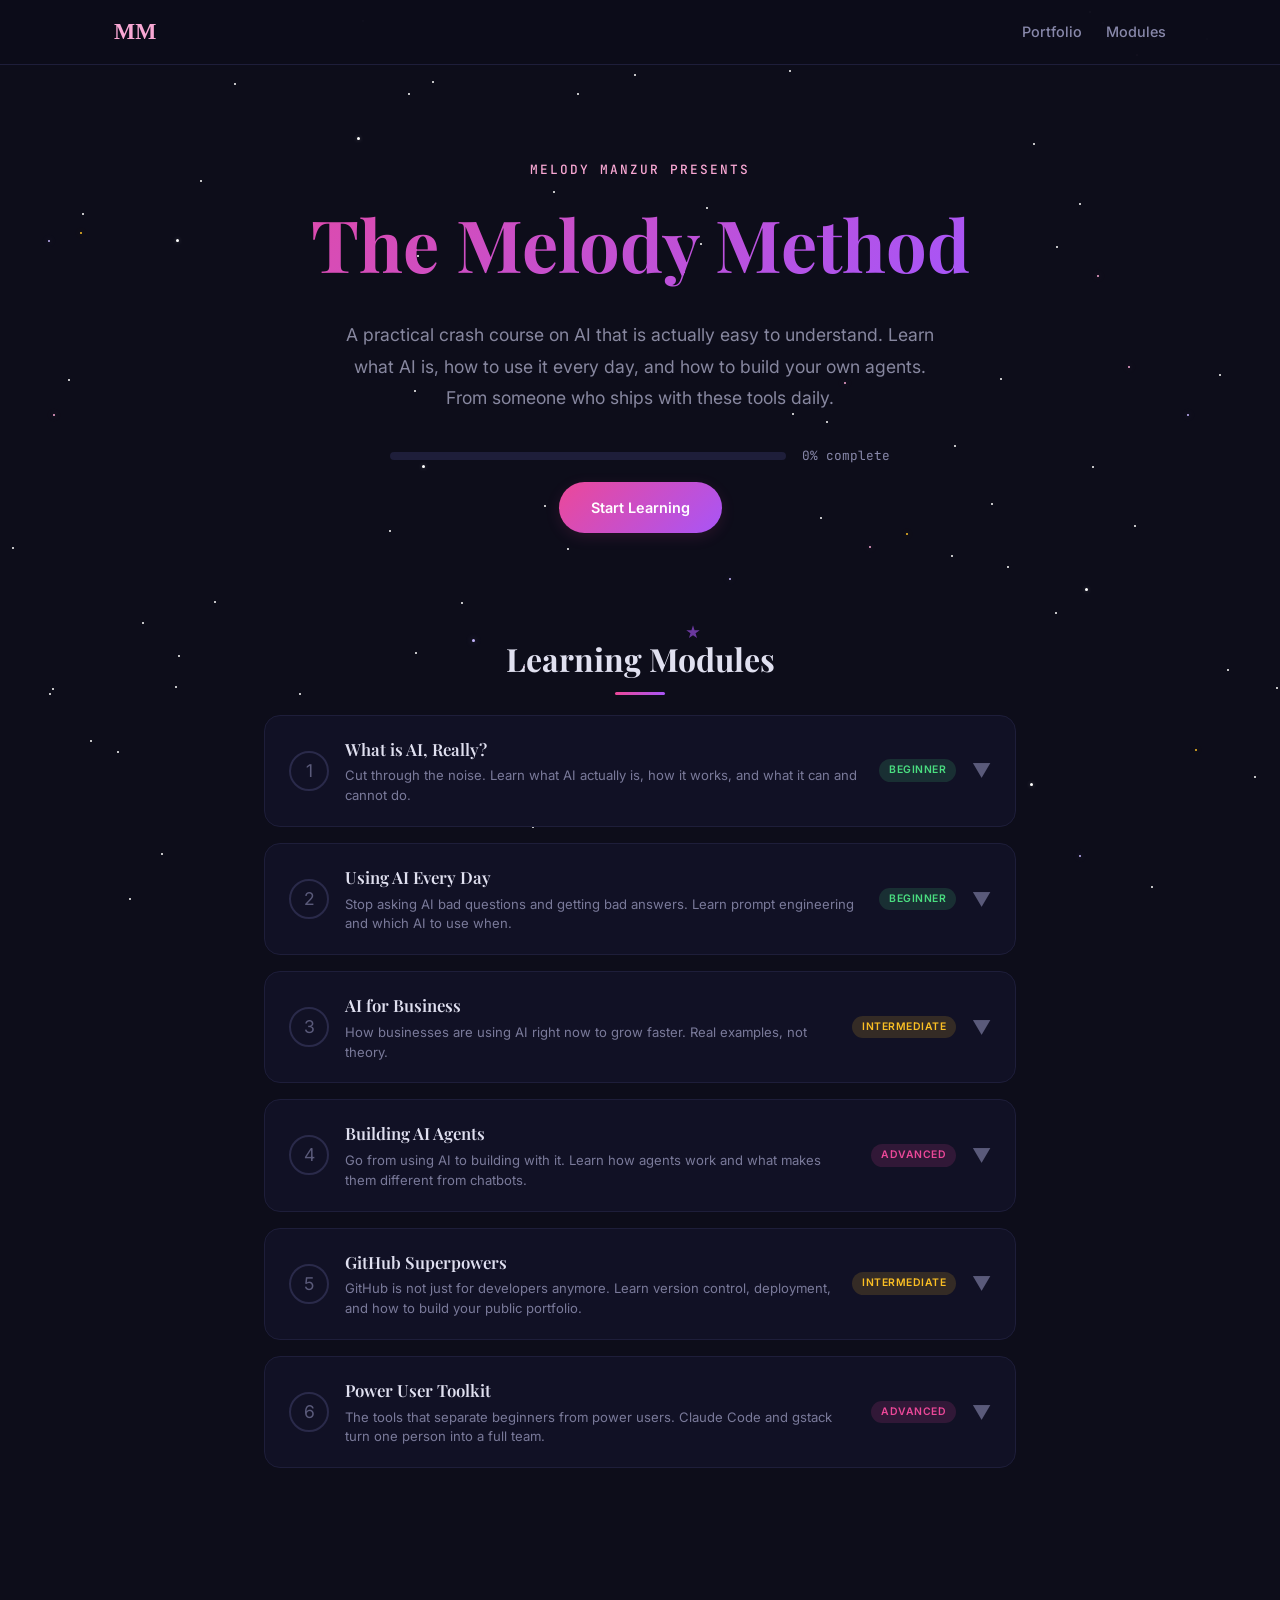
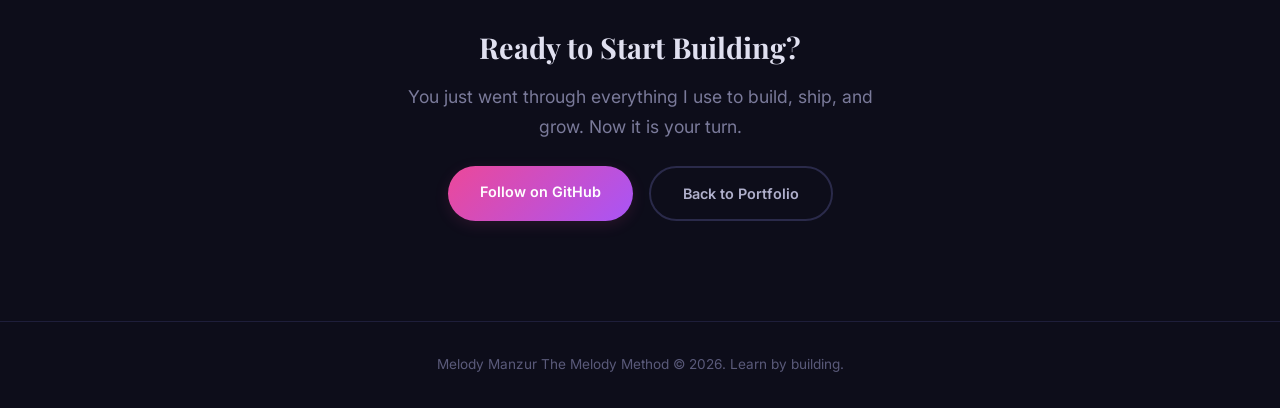
==== commit 255030e7: "Build The Melody Method: full interactive learning platform - 6 modules with real lesson content, qu" ====
--- a/ai-academy.html
+++ b/ai-academy.html
@@ -4,22 +4,23 @@
     <meta charset="UTF-8">
     <meta name="viewport" content="width=device-width, initial-scale=1.0">
     <title>The Melody Method | Melody Manzur</title>
-    <meta name="description" content="Learn AI from a practitioner. From understanding what AI is to building your own agents. Practical, no-fluff modules.">
+    <meta name="description" content="Learn AI from a practitioner. From understanding what AI is to building your own agents. Practical and easy to understand.">
     <link rel="preconnect" href="https://fonts.googleapis.com">
     <link rel="preconnect" href="https://fonts.gstatic.com" crossorigin>
     <link href="https://fonts.googleapis.com/css2?family=Inter:wght@300;400;500;600;700&family=JetBrains+Mono:wght@400;500&family=Playfair+Display:ital,wght@0,400;0,600;0,700;1,400;1,600&display=swap" rel="stylesheet">
     <link rel="icon" href="data:image/svg+xml,<svg xmlns='http://www.w3.org/2000/svg' viewBox='0 0 100 100'><path d='M50 5l12 33 33 12-33 12-12 33-12-33-33-12 33-12z' fill='%23ec4899'/></svg>">
-    <link rel="stylesheet" href="style.css?v=20260424">
+    <link rel="stylesheet" href="style.css?v=20260425b">
     <link rel="stylesheet" href="academy.css">
 </head>
-<body>
+<body class="space-theme">
+    <div class="star-field" aria-hidden="true"></div>
+
     <nav class="nav">
         <div class="nav-container">
             <a href="index.html" class="nav-logo">MM</a>
             <ul class="nav-links">
                 <li><a href="index.html">Portfolio</a></li>
                 <li><a href="#modules">Modules</a></li>
-                <li><a href="#tools">Tools</a></li>
             </ul>
             <button class="nav-toggle" aria-label="Toggle menu">
                 <span></span>
@@ -29,166 +30,900 @@
         </div>
     </nav>
 
-    <section class="academy-hero">
+    <section class="mm-hero">
         <div class="container">
             <p class="hero-tag">Melody Manzur Presents</p>
-            <h1 class="academy-title">The Melody Method</h1>
-            <p class="hero-subtitle" style="max-width: 600px;">A practical crash course on AI that is actually easy to understand. Learn what AI is, how to use it every day, and how to build your own agents. From someone who ships with these tools daily.</p>
+            <h1 class="mm-title">The Melody Method</h1>
+            <p class="hero-subtitle">A practical crash course on AI that is actually easy to understand. Learn what AI is, how to use it every day, and how to build your own agents. From someone who ships with these tools daily.</p>
+            <div class="mm-progress">
+                <div class="mm-progress-bar"><div class="mm-progress-fill" style="width: 0%"></div></div>
+                <span class="mm-progress-text">0% complete</span>
+            </div>
             <a href="#modules" class="btn btn-primary">Start Learning</a>
         </div>
     </section>
 
-    <section class="academy-path">
+    <section id="modules" class="mm-modules">
         <div class="container">
-            <h2 class="section-title">Your Learning Path</h2>
-            <div class="path-visual">
-                <div class="path-step">
-                    <div class="path-number">01</div>
-                    <p>Understand AI</p>
-                </div>
-                <div class="path-line"></div>
-                <div class="path-step">
-                    <div class="path-number">02</div>
-                    <p>Use AI Daily</p>
-                </div>
-                <div class="path-line"></div>
-                <div class="path-step">
-                    <div class="path-number">03</div>
-                    <p>Build Agents</p>
-                </div>
-                <div class="path-line"></div>
-                <div class="path-step">
-                    <div class="path-number">04</div>
-                    <p>Power Tools</p>
+            <h2 class="section-title">Learning Modules</h2>
+
+            <!-- ============ MODULE 1 ============ -->
+            <div class="module" data-module="mod1">
+                <div class="module-header">
+                    <div class="module-status">1</div>
+                    <div class="module-info">
+                        <h3>What is AI, Really?</h3>
+                        <p>Cut through the noise. Learn what AI actually is, how it works, and what it can and cannot do.</p>
+                    </div>
+                    <span class="module-badge beginner">Beginner</span>
+                    <span class="module-toggle">&#9660;</span>
+                </div>
+                <div class="module-content">
+
+                    <div class="lesson" data-lesson="0">
+                        <div class="lesson-header">
+                            <div class="lesson-marker"></div>
+                            <h4>AI vs Machine Learning vs LLMs</h4>
+                            <span class="lesson-arrow">&#9654;</span>
+                        </div>
+                        <div class="lesson-body">
+                            <p><strong>Artificial Intelligence</strong> is the big umbrella. It means any computer system that can do something that normally requires human intelligence. That includes everything from the spam filter in your email to a self-driving car.</p>
+                            <p><strong>Machine Learning</strong> is a type of AI where instead of writing rules by hand, you feed the computer a bunch of examples and let it figure out the patterns itself. Think of it like teaching a kid to recognize dogs by showing them thousands of pictures of dogs instead of describing what a dog looks like.</p>
+                            <p><strong>Large Language Models</strong> (LLMs) are a specific kind of machine learning. These are the models behind ChatGPT, Claude, and Gemini. They were trained on enormous amounts of text from the internet. Books, articles, code, conversations. They learned patterns in language so well that they can generate new text that sounds human.</p>
+                            <div class="highlight">The key thing to understand: LLMs do not "think" the way you do. They predict the most likely next word based on patterns they learned during training. That prediction is so good it can feel like intelligence, but it is pattern matching at a massive scale.</div>
+                        </div>
+                    </div>
+
+                    <div class="lesson" data-lesson="1">
+                        <div class="lesson-header">
+                            <div class="lesson-marker"></div>
+                            <h4>How ChatGPT, Claude, and Gemini Actually Work</h4>
+                            <span class="lesson-arrow">&#9654;</span>
+                        </div>
+                        <div class="lesson-body">
+                            <p>All three of these tools are built on the same core idea called a <strong>transformer</strong>. Here is the simplified version of how it works:</p>
+                            <p><strong>Step 1: Training.</strong> The model reads billions of pages of text and learns statistical relationships between words. "The cat sat on the ___" probably ends with "mat" or "couch," not "airplane." It does this for every possible combination of words, at every level of complexity.</p>
+                            <p><strong>Step 2: You type a prompt.</strong> When you ask Claude a question, it takes your entire message, processes it through layers of math, and starts generating a response one word at a time. Each word is chosen based on probability. "What is the most likely next word given everything that came before?"</p>
+                            <p><strong>Step 3: Context window.</strong> The model can only "see" a limited amount of text at once. This is called the context window. Think of it like a desk. You can only spread out so many papers before things start falling off. Longer conversations or bigger documents eat into that space.</p>
+                            <div class="highlight">This is why AI sometimes "forgets" what you said earlier in a long conversation. It literally ran out of desk space.</div>
+                        </div>
+                    </div>
+
+                    <div class="lesson" data-lesson="2">
+                        <div class="lesson-header">
+                            <div class="lesson-marker"></div>
+                            <h4>What AI Can and Cannot Do</h4>
+                            <span class="lesson-arrow">&#9654;</span>
+                        </div>
+                        <div class="lesson-body">
+                            <p><strong>AI is great at:</strong></p>
+                            <p>Writing and editing text. Summarizing long documents. Explaining concepts in simple terms. Writing code. Brainstorming ideas. Translating languages. Analyzing data you give it. Following instructions.</p>
+                            <p><strong>AI is bad at:</strong></p>
+                            <p>Knowing what happened after its training data cutoff. Doing math reliably (it can get it wrong). Accessing the internet in real time (unless given tools). Being creative in a truly original way, it remixes what it learned. Knowing if something is factually true vs just likely sounding.</p>
+                            <p><strong>AI cannot:</strong></p>
+                            <p>Feel emotions. Have opinions (it simulates them). Learn from your conversation permanently (each chat starts fresh unless the tool saves it). Replace human judgment on important decisions. Guarantee accuracy on anything.</p>
+                            <div class="highlight">The biggest mistake people make is treating AI output as fact. Always verify important information. AI is a draft machine, not a truth machine.</div>
+                        </div>
+                    </div>
+
+                    <div class="lesson" data-lesson="3">
+                        <div class="lesson-header">
+                            <div class="lesson-marker"></div>
+                            <h4>Why AI Literacy is a Career Superpower</h4>
+                            <span class="lesson-arrow">&#9654;</span>
+                        </div>
+                        <div class="lesson-body">
+                            <p>Here is the reality: AI is not going to replace you. But someone who knows how to use AI will outperform someone who does not. Every time.</p>
+                            <p>Think about when spreadsheets first came out. The accountants who learned Excel did not lose their jobs. They became 10x more productive and got promoted. The ones who refused to learn eventually got left behind.</p>
+                            <p>AI is the same thing. It is a tool that amplifies what you already know. A marketer who uses AI can produce more content, test more ideas, and analyze more data than one who does everything manually. A developer who uses AI can ship features faster. A student who uses AI can research deeper and write better.</p>
+                            <p>The people who will win are the ones who learn how AI works well enough to know when to trust it, when to double check it, and when to ignore it completely.</p>
+                            <div class="highlight">That is exactly what The Melody Method teaches you. By the end of this course, you will not just use AI. You will understand it well enough to make it work for your specific goals.</div>
+                        </div>
+                    </div>
+
+                    <!-- Quiz -->
+                    <div class="quiz-section">
+                        <h3 class="quiz-title">Module 1 Quiz</h3>
+                        <p class="quiz-subtitle">Get 4 out of 5 right to pass. You got this.</p>
+
+                        <div class="quiz-question">
+                            <span class="q-num">Q1</span>
+                            <p>What does a Large Language Model actually do when generating text?</p>
+                            <div class="quiz-options">
+                                <button class="quiz-option" data-correct="false">Searches the internet for the answer</button>
+                                <button class="quiz-option" data-correct="true">Predicts the most likely next word based on patterns</button>
+                                <button class="quiz-option" data-correct="false">Copies text from its training data</button>
+                                <button class="quiz-option" data-correct="false">Thinks through the problem like a human brain</button>
+                            </div>
+                        </div>
+
+                        <div class="quiz-question">
+                            <span class="q-num">Q2</span>
+                            <p>Why does AI sometimes "forget" what you said earlier in a conversation?</p>
+                            <div class="quiz-options">
+                                <button class="quiz-option" data-correct="false">It has a bad memory</button>
+                                <button class="quiz-option" data-correct="false">It gets confused by long text</button>
+                                <button class="quiz-option" data-correct="true">Its context window has a limited size</button>
+                                <button class="quiz-option" data-correct="false">It only remembers the last 5 messages</button>
+                            </div>
+                        </div>
+
+                        <div class="quiz-question">
+                            <span class="q-num">Q3</span>
+                            <p>Which of these is AI bad at?</p>
+                            <div class="quiz-options">
+                                <button class="quiz-option" data-correct="false">Writing code</button>
+                                <button class="quiz-option" data-correct="false">Summarizing documents</button>
+                                <button class="quiz-option" data-correct="true">Reliably doing math</button>
+                                <button class="quiz-option" data-correct="false">Translating languages</button>
+                            </div>
+                        </div>
+
+                        <div class="quiz-question">
+                            <span class="q-num">Q4</span>
+                            <p>What is the relationship between AI, Machine Learning, and LLMs?</p>
+                            <div class="quiz-options">
+                                <button class="quiz-option" data-correct="false">They are three different names for the same thing</button>
+                                <button class="quiz-option" data-correct="true">AI is the broadest category, ML is a subset, LLMs are a type of ML</button>
+                                <button class="quiz-option" data-correct="false">LLMs are the broadest category</button>
+                                <button class="quiz-option" data-correct="false">Machine Learning is the umbrella that contains AI</button>
+                            </div>
+                        </div>
+
+                        <div class="quiz-question">
+                            <span class="q-num">Q5</span>
+                            <p>What is the biggest mistake people make with AI?</p>
+                            <div class="quiz-options">
+                                <button class="quiz-option" data-correct="false">Using it too often</button>
+                                <button class="quiz-option" data-correct="false">Not giving it enough context</button>
+                                <button class="quiz-option" data-correct="true">Treating its output as fact without verifying</button>
+                                <button class="quiz-option" data-correct="false">Asking it too many questions</button>
+                            </div>
+                        </div>
+
+                        <button class="quiz-submit" disabled>Check My Answers</button>
+                        <div class="quiz-result"></div>
+                    </div>
+
                 </div>
             </div>
+
+            <!-- ============ MODULE 2 ============ -->
+            <div class="module" data-module="mod2">
+                <div class="module-header">
+                    <div class="module-status">2</div>
+                    <div class="module-info">
+                        <h3>Using AI Every Day</h3>
+                        <p>Stop asking AI bad questions and getting bad answers. Learn prompt engineering and which AI to use when.</p>
+                    </div>
+                    <span class="module-badge beginner">Beginner</span>
+                    <span class="module-toggle">&#9660;</span>
+                </div>
+                <div class="module-content">
+
+                    <div class="lesson" data-lesson="0">
+                        <div class="lesson-header">
+                            <div class="lesson-marker"></div>
+                            <h4>Prompt Engineering Fundamentals</h4>
+                            <span class="lesson-arrow">&#9654;</span>
+                        </div>
+                        <div class="lesson-body">
+                            <p>The quality of what AI gives you depends entirely on how you ask. This is called <strong>prompt engineering</strong> and it is the single most important AI skill you can learn.</p>
+                            <p><strong>Rule 1: Be specific.</strong> "Write me a blog post" gives you generic garbage. "Write a 500 word blog post about why small businesses need SEO, targeted at restaurant owners who have never done marketing, in a casual and friendly tone" gives you something you can actually use.</p>
+                            <p><strong>Rule 2: Give context.</strong> Tell the AI who you are, what the situation is, and what you need the output for. "I'm a freelance designer pitching a new client. Help me write a proposal" works way better than "write a proposal."</p>
+                            <p><strong>Rule 3: Give examples.</strong> If you want a specific style or format, show the AI what good looks like. Paste in a sample and say "write something in this style."</p>
+                            <p><strong>Rule 4: Iterate.</strong> Your first prompt rarely gives the best result. Treat it like a conversation. "That's good but make it shorter." "Remove the jargon." "Add a call to action at the end." Each round gets better.</p>
+                            <div class="highlight">Think of prompting like giving instructions to a very smart intern who just started today. They are capable of great work but they know nothing about your specific situation. The more context you give, the better they perform.</div>
+                        </div>
+                    </div>
+
+                    <div class="lesson" data-lesson="1">
+                        <div class="lesson-header">
+                            <div class="lesson-marker"></div>
+                            <h4>Claude vs ChatGPT vs Gemini: Which AI for What</h4>
+                            <span class="lesson-arrow">&#9654;</span>
+                        </div>
+                        <div class="lesson-body">
+                            <p>These three are not the same tool. They have different strengths and knowing which one to reach for is a real skill.</p>
+                            <div class="tool-compare">
+                                <div class="tool-compare-item claude">
+                                    <h5>Claude (Anthropic)</h5>
+                                    <p>Best for: long documents, careful analysis, coding, following complex instructions. Tends to be more thoughtful and less likely to make things up. Great for anything where accuracy matters more than speed.</p>
+                                </div>
+                                <div class="tool-compare-item chatgpt">
+                                    <h5>ChatGPT (OpenAI)</h5>
+                                    <p>Best for: brainstorming, creative writing, quick answers, general knowledge. Has a huge plugin ecosystem and image generation built in. The go-to for everyday casual use.</p>
+                                </div>
+                                <div class="tool-compare-item gemini">
+                                    <h5>Gemini (Google)</h5>
+                                    <p>Best for: research that needs current info, anything tied to Google services, multimodal tasks with images and video. Strong when you need Google Search integrated into AI answers.</p>
+                                </div>
+                            </div>
+                            <div class="highlight">My personal workflow: I use Claude for anything serious, coding, long writing, analysis. ChatGPT for quick brainstorms and creative stuff. Gemini when I need something that requires up-to-date search results.</div>
+                        </div>
+                    </div>
+
+                    <div class="lesson" data-lesson="2">
+                        <div class="lesson-header">
+                            <div class="lesson-marker"></div>
+                            <h4>AI for Writing, Research, Coding, and Analysis</h4>
+                            <span class="lesson-arrow">&#9654;</span>
+                        </div>
+                        <div class="lesson-body">
+                            <p><strong>Writing:</strong> Use AI as a first draft machine, not a finished product machine. Get a rough draft fast, then rewrite it in your voice. Ask it to "write three different versions" so you can pick the best parts from each. Never publish AI text without editing it yourself.</p>
+                            <p><strong>Research:</strong> AI is great at explaining concepts and summarizing information, but always cross-reference important facts. Ask it to cite sources when possible. Use it to understand topics faster, not as your only source of truth.</p>
+                            <p><strong>Coding:</strong> This is where AI really shines. Describe what you want to build in plain English and AI can write the code. But here is the catch: if you do not understand what the code does, you will not be able to fix it when it breaks. Use AI to code faster, not to skip learning.</p>
+                            <p><strong>Analysis:</strong> Paste in data, spreadsheets, or reports and ask AI to find patterns, summarize findings, or suggest next steps. This is one of the highest value uses of AI because it turns hours of manual work into minutes.</p>
+                        </div>
+                    </div>
+
+                    <div class="lesson" data-lesson="3">
+                        <div class="lesson-header">
+                            <div class="lesson-marker"></div>
+                            <h4>Building Your Personal AI Workflow</h4>
+                            <span class="lesson-arrow">&#9654;</span>
+                        </div>
+                        <div class="lesson-body">
+                            <p>The goal is not to use AI for everything. The goal is to figure out where AI saves you the most time and build habits around those use cases.</p>
+                            <p><strong>Step 1:</strong> Write down the 5 tasks you do most often in your work. Email, reports, research, content creation, whatever it is.</p>
+                            <p><strong>Step 2:</strong> For each task, try using AI to do 80% of the work. Time yourself. If AI saves you at least 30 minutes per week on that task, it is worth building into your routine.</p>
+                            <p><strong>Step 3:</strong> Save your best prompts. Create a document with prompts that consistently give you good results. This becomes your personal prompt library. You will reuse these constantly.</p>
+                            <p><strong>Step 4:</strong> Review monthly. What is working? What is wasting your time? Kill the workflows that do not save time and double down on the ones that do.</p>
+                            <div class="highlight">The people who get the most out of AI are not the ones who use it the most. They are the ones who use it strategically for the right tasks.</div>
+                        </div>
+                    </div>
+
+                    <!-- Quiz -->
+                    <div class="quiz-section">
+                        <h3 class="quiz-title">Module 2 Quiz</h3>
+                        <p class="quiz-subtitle">Get 4 out of 5 right to pass.</p>
+
+                        <div class="quiz-question">
+                            <span class="q-num">Q1</span>
+                            <p>What is the most important rule of prompt engineering?</p>
+                            <div class="quiz-options">
+                                <button class="quiz-option" data-correct="false">Keep your prompts as short as possible</button>
+                                <button class="quiz-option" data-correct="true">Be specific and give context</button>
+                                <button class="quiz-option" data-correct="false">Always use formal language</button>
+                                <button class="quiz-option" data-correct="false">Never edit the AI's output</button>
+                            </div>
+                        </div>
+
+                        <div class="quiz-question">
+                            <span class="q-num">Q2</span>
+                            <p>Which AI model is generally best for careful analysis and coding?</p>
+                            <div class="quiz-options">
+                                <button class="quiz-option" data-correct="false">Gemini</button>
+                                <button class="quiz-option" data-correct="true">Claude</button>
+                                <button class="quiz-option" data-correct="false">ChatGPT</button>
+                                <button class="quiz-option" data-correct="false">They are all identical</button>
+                            </div>
+                        </div>
+
+                        <div class="quiz-question">
+                            <span class="q-num">Q3</span>
+                            <p>How should you use AI for writing?</p>
+                            <div class="quiz-options">
+                                <button class="quiz-option" data-correct="false">Publish the first draft directly</button>
+                                <button class="quiz-option" data-correct="false">Only use it for spell checking</button>
+                                <button class="quiz-option" data-correct="true">Use it for first drafts, then rewrite in your own voice</button>
+                                <button class="quiz-option" data-correct="false">Never use AI for writing</button>
+                            </div>
+                        </div>
+
+                        <div class="quiz-question">
+                            <span class="q-num">Q4</span>
+                            <p>What makes a prompt library useful?</p>
+                            <div class="quiz-options">
+                                <button class="quiz-option" data-correct="false">It has the most prompts possible</button>
+                                <button class="quiz-option" data-correct="true">It contains prompts that consistently give good results for tasks you repeat</button>
+                                <button class="quiz-option" data-correct="false">It was written by someone else</button>
+                                <button class="quiz-option" data-correct="false">It only includes one prompt per topic</button>
+                            </div>
+                        </div>
+
+                        <div class="quiz-question">
+                            <span class="q-num">Q5</span>
+                            <p>When is Gemini the best choice?</p>
+                            <div class="quiz-options">
+                                <button class="quiz-option" data-correct="false">When writing long code</button>
+                                <button class="quiz-option" data-correct="false">When you need creative fiction</button>
+                                <button class="quiz-option" data-correct="true">When you need up-to-date search results integrated with AI</button>
+                                <button class="quiz-option" data-correct="false">When analyzing large documents</button>
+                            </div>
+                        </div>
+
+                        <button class="quiz-submit" disabled>Check My Answers</button>
+                        <div class="quiz-result"></div>
+                    </div>
+
+                </div>
+            </div>
+
+            <!-- ============ MODULE 3 ============ -->
+            <div class="module" data-module="mod3">
+                <div class="module-header">
+                    <div class="module-status">3</div>
+                    <div class="module-info">
+                        <h3>AI for Business</h3>
+                        <p>How businesses are using AI right now to grow faster. Real examples, not theory.</p>
+                    </div>
+                    <span class="module-badge intermediate">Intermediate</span>
+                    <span class="module-toggle">&#9660;</span>
+                </div>
+                <div class="module-content">
+
+                    <div class="lesson" data-lesson="0">
+                        <div class="lesson-header">
+                            <div class="lesson-marker"></div>
+                            <h4>AI-Powered Marketing and Content Creation</h4>
+                            <span class="lesson-arrow">&#9654;</span>
+                        </div>
+                        <div class="lesson-body">
+                            <p>Content is the engine of modern marketing and AI makes it possible to produce more of it without sacrificing quality. Here is how I use it with my own clients.</p>
+                            <p><strong>Social media:</strong> I use AI to generate post ideas, write captions, and plan content calendars. I give it the brand voice, the target audience, and the goal for each post. Then I edit and add the personal touch. A week's worth of social content that used to take me a full day now takes about two hours.</p>
+                            <p><strong>SEO content:</strong> I use AI to research keywords, outline blog posts, and write first drafts. Then I rewrite to add personal experience, real examples, and the brand's personality. Google can detect pure AI content and will not rank it well. The human layer is what makes it work.</p>
+                            <p><strong>Email marketing:</strong> Subject lines, body copy, CTAs. AI can write ten versions and I pick the best one. Split testing with AI written variants has consistently improved open rates for my clients.</p>
+                            <div class="highlight">The key to using AI in marketing: AI generates the raw material, you add the strategy and personality. Brands that publish raw AI content all sound the same. That is not marketing, that is noise.</div>
+                        </div>
+                    </div>
+
+                    <div class="lesson" data-lesson="1">
+                        <div class="lesson-header">
+                            <div class="lesson-marker"></div>
+                            <h4>Automating Repetitive Business Tasks</h4>
+                            <span class="lesson-arrow">&#9654;</span>
+                        </div>
+                        <div class="lesson-body">
+                            <p>The fastest ROI from AI comes from automating the things you do over and over.</p>
+                            <p><strong>Client onboarding:</strong> Create a template prompt that takes a new client's info and generates their welcome email, project timeline, and first set of questions. What used to take 45 minutes now takes 5.</p>
+                            <p><strong>Invoice and proposal generation:</strong> Feed AI your pricing structure and the scope of work. It drafts the proposal. You review and send. This alone saves hours per week if you handle multiple clients.</p>
+                            <p><strong>Meeting summaries:</strong> Record your meetings (with permission), transcribe them, and have AI pull out action items, decisions made, and follow-up tasks. Never lose track of what was agreed on.</p>
+                            <p><strong>Data entry and formatting:</strong> Got messy data from a client? Paste it into AI and ask it to clean, organize, and format it. This works shockingly well for things like contact lists, product catalogs, and spreadsheet cleanup.</p>
+                        </div>
+                    </div>
+
+                    <div class="lesson" data-lesson="2">
+                        <div class="lesson-header">
+                            <div class="lesson-marker"></div>
+                            <h4>Using AI for Client Deliverables</h4>
+                            <span class="lesson-arrow">&#9654;</span>
+                        </div>
+                        <div class="lesson-body">
+                            <p>Here is a real example from my own business. When I took on Little Red Esthetics as a client, I used AI at every stage:</p>
+                            <p><strong>Research:</strong> I had AI analyze competitor med spa websites and pull out what they did well and what they missed. This gave me a competitive edge before I wrote a single line of code.</p>
+                            <p><strong>Copywriting:</strong> I used AI to draft website copy, then rewrote every section to match the client's voice and brand. The client got professional copy that sounds like them, not like a robot.</p>
+                            <p><strong>Design direction:</strong> I described the brand aesthetic to AI and it helped me generate color palette ideas, layout suggestions, and content hierarchy recommendations.</p>
+                            <p><strong>SEO setup:</strong> AI helped me research local keywords, write meta descriptions, and create a site structure that ranks. The technical SEO stuff that would take hours of manual research.</p>
+                            <div class="highlight">I went from a broken single-page template to an 8-page site with interactive features, SEO, and booking integration. AI did not build the site for me. It made me faster at every step so I could deliver more in less time.</div>
+                        </div>
+                    </div>
+
+                    <div class="lesson" data-lesson="3">
+                        <div class="lesson-header">
+                            <div class="lesson-marker"></div>
+                            <h4>When to Use AI and When Not To</h4>
+                            <span class="lesson-arrow">&#9654;</span>
+                        </div>
+                        <div class="lesson-body">
+                            <p><strong>Use AI when:</strong></p>
+                            <p>You need a first draft fast. You are doing repetitive work. You need to brainstorm or explore ideas. You are working with data that needs to be organized. You need to explain something in simpler terms. You are coding something you understand but just need written faster.</p>
+                            <p><strong>Do not use AI when:</strong></p>
+                            <p>Accuracy is critical and you cannot verify the output (legal documents, medical advice, financial reporting). When the work requires deep personal experience that AI cannot have. When you are making a decision that affects people's lives or livelihoods. When you need truly original creative vision, not remixed patterns.</p>
+                            <p><strong>Never use AI to:</strong></p>
+                            <p>Replace your own judgment on important decisions. Generate content you publish without reading. Fake expertise you do not have. Do work you do not understand well enough to check. Handle sensitive client data without their knowledge and consent.</p>
+                            <div class="highlight">AI is a power tool. Like any power tool, it is incredibly useful in the right hands and dangerous if you do not know what you are doing. Learn the tool, respect its limits, and use it responsibly.</div>
+                        </div>
+                    </div>
+
+                    <!-- Quiz -->
+                    <div class="quiz-section">
+                        <h3 class="quiz-title">Module 3 Quiz</h3>
+                        <p class="quiz-subtitle">Get 3 out of 4 right to pass.</p>
+
+                        <div class="quiz-question">
+                            <span class="q-num">Q1</span>
+                            <p>Why does publishing raw AI content hurt your marketing?</p>
+                            <div class="quiz-options">
+                                <button class="quiz-option" data-correct="false">AI content is always factually wrong</button>
+                                <button class="quiz-option" data-correct="true">All brands using raw AI content sound the same, losing their unique voice</button>
+                                <button class="quiz-option" data-correct="false">Search engines immediately ban AI content</button>
+                                <button class="quiz-option" data-correct="false">AI cannot write marketing copy</button>
+                            </div>
+                        </div>
+
+                        <div class="quiz-question">
+                            <span class="q-num">Q2</span>
+                            <p>What is the fastest way to get ROI from AI in business?</p>
+                            <div class="quiz-options">
+                                <button class="quiz-option" data-correct="true">Automating repetitive tasks you do over and over</button>
+                                <button class="quiz-option" data-correct="false">Replacing all your employees with AI</button>
+                                <button class="quiz-option" data-correct="false">Using AI to make all business decisions</button>
+                                <button class="quiz-option" data-correct="false">Building your own AI model from scratch</button>
+                            </div>
+                        </div>
+
+                        <div class="quiz-question">
+                            <span class="q-num">Q3</span>
+                            <p>When should you NOT use AI?</p>
+                            <div class="quiz-options">
+                                <button class="quiz-option" data-correct="false">When writing first drafts</button>
+                                <button class="quiz-option" data-correct="false">When brainstorming ideas</button>
+                                <button class="quiz-option" data-correct="true">When accuracy is critical and you cannot verify the output</button>
+                                <button class="quiz-option" data-correct="false">When cleaning up messy data</button>
+                            </div>
+                        </div>
+
+                        <div class="quiz-question">
+                            <span class="q-num">Q4</span>
+                            <p>How did Melody use AI for the Little Red Esthetics project?</p>
+                            <div class="quiz-options">
+                                <button class="quiz-option" data-correct="false">AI built the entire website automatically</button>
+                                <button class="quiz-option" data-correct="false">AI replaced the need for client communication</button>
+                                <button class="quiz-option" data-correct="true">AI accelerated research, copywriting, design direction, and SEO at every stage</button>
+                                <button class="quiz-option" data-correct="false">AI was only used for the color palette</button>
+                            </div>
+                        </div>
+
+                        <button class="quiz-submit" disabled>Check My Answers</button>
+                        <div class="quiz-result"></div>
+                    </div>
+
+                </div>
+            </div>
+
+            <!-- ============ MODULE 4 ============ -->
+            <div class="module" data-module="mod4">
+                <div class="module-header">
+                    <div class="module-status">4</div>
+                    <div class="module-info">
+                        <h3>Building AI Agents</h3>
+                        <p>Go from using AI to building with it. Learn how agents work and what makes them different from chatbots.</p>
+                    </div>
+                    <span class="module-badge advanced">Advanced</span>
+                    <span class="module-toggle">&#9660;</span>
+                </div>
+                <div class="module-content">
+
+                    <div class="lesson" data-lesson="0">
+                        <div class="lesson-header">
+                            <div class="lesson-marker"></div>
+                            <h4>Agents vs Chatbots: What is the Difference?</h4>
+                            <span class="lesson-arrow">&#9654;</span>
+                        </div>
+                        <div class="lesson-body">
+                            <p>A <strong>chatbot</strong> waits for you to ask a question, answers it, and waits again. It is reactive. You do all the thinking about what to do next.</p>
+                            <p>An <strong>agent</strong> is different. An agent takes a goal, breaks it down into steps, uses tools to complete each step, and keeps going until the job is done. It is proactive. You give it the destination, it figures out the route.</p>
+                            <p>Here is the simplest way to think about it: a chatbot is like texting a smart friend. An agent is like hiring a smart assistant who goes and does the work.</p>
+                            <p><strong>Example:</strong> You tell a chatbot "find me cheap flights to Miami." It gives you a list of suggestions. You tell an agent "book me the cheapest flight to Miami next Friday, window seat, carry-on only." It searches, compares, selects, and books it.</p>
+                            <div class="highlight">The shift from chatbot to agent is the shift from "AI that talks" to "AI that does." This is where AI goes from cool to genuinely useful.</div>
+                        </div>
+                    </div>
+
+                    <div class="lesson" data-lesson="1">
+                        <div class="lesson-header">
+                            <div class="lesson-marker"></div>
+                            <h4>How Agents Think: Tools, Memory, and Loops</h4>
+                            <span class="lesson-arrow">&#9654;</span>
+                        </div>
+                        <div class="lesson-body">
+                            <p>Every AI agent has three core components:</p>
+                            <p><strong>1. Tools.</strong> These are actions the agent can take. Read a file, search the web, write code, send an email, call an API. Without tools, an agent is just a chatbot. Tools are what let it interact with the real world.</p>
+                            <p><strong>2. Memory.</strong> Agents need to remember what they have done, what worked, and what did not. Short-term memory is the conversation context. Long-term memory can be files, databases, or notes the agent writes to itself.</p>
+                            <p><strong>3. Reasoning loops.</strong> This is the magic. The agent thinks: "What is my goal? What do I know? What should I do next?" It takes an action, observes the result, and decides the next step. This loop repeats until the goal is met or the agent decides it needs help.</p>
+                            <p>Think of it like a loop: <strong>Think, Act, Observe, Repeat.</strong></p>
+                            <div class="highlight">The difference between a good agent and a bad one is usually the quality of its reasoning loop. A bad agent tries random things. A good agent thinks before it acts, learns from what happens, and adapts its plan.</div>
+                        </div>
+                    </div>
+
+                    <div class="lesson" data-lesson="2">
+                        <div class="lesson-header">
+                            <div class="lesson-marker"></div>
+                            <h4>Real World Example: How I Built Boppi</h4>
+                            <span class="lesson-arrow">&#9654;</span>
+                        </div>
+                        <div class="lesson-body">
+                            <p>Boppi is a Chrome extension I built and published to the Chrome Web Store. It stops sensitive data from leaking into AI chatbots like ChatGPT, Claude, and Gemini.</p>
+                            <p>Here is how AI agent thinking applies to how I built it:</p>
+                            <p><strong>The problem:</strong> People paste passwords, credit card numbers, API keys, and personal info into AI chatbots without thinking. That data goes to the AI company's servers. Boppi catches that before it happens.</p>
+                            <p><strong>Agent-style building:</strong> I used Claude Code (which is itself an AI agent) to help me build Boppi. I described what I wanted the extension to do. Claude wrote code, I reviewed it, tested it, and iterated. The process was a loop: describe, build, test, fix, repeat.</p>
+                            <p><strong>Why this matters:</strong> I did not hand-write every line of code. I also did not let AI write everything without checking. The combination of my cybersecurity knowledge (knowing what data patterns to detect) plus AI's coding speed (writing the regex patterns and Chrome API calls) is what made Boppi possible in weeks instead of months.</p>
+                            <div class="highlight">Boppi exists because I understood the problem deeply and used AI tools to build the solution faster. That is the whole game: domain knowledge plus AI tools equals shipping real products.</div>
+                        </div>
+                    </div>
+
+                    <div class="lesson" data-lesson="3">
+                        <div class="lesson-header">
+                            <div class="lesson-marker"></div>
+                            <h4>The AI Slop Problem: Why Model Quality Matters</h4>
+                            <span class="lesson-arrow">&#9654;</span>
+                        </div>
+                        <div class="lesson-body">
+                            <p>Let me be straight with you about something a lot of AI courses will not tell you: <strong>not all AI models are equal, and using the wrong one will give you garbage output.</strong></p>
+                            <p>"AI slop" is what happens when people use low-end or low-reasoning models to build things. The output looks kind of right at first glance but it is full of problems. Generic copy that sounds like every other AI website. Code that works in the demo but breaks in production. Designs that scream "a robot made this."</p>
+                            <p><strong>Why does this happen?</strong> Cheaper models cut corners. They have less reasoning ability, smaller context windows, and weaker instruction-following. They are fine for simple tasks like "summarize this paragraph." But when you ask them to build something complex, they produce slop.</p>
+                            <p><strong>What does AI slop look like?</strong></p>
+                            <p>Websites with purple gradients, three-column feature grids with icons in circles, and headlines like "Unlock the Power of..." That is AI slop. Code that works for the happy path but crashes on edge cases. That is AI slop. Content that uses words like "delve" and "robust" and "comprehensive" in every paragraph. AI slop.</p>
+                            <div class="highlight">If you are building anything real, anything you want people to use, pay for a capable model. The free tier or the cheapest option will cost you more in the long run because you will spend hours fixing what it gets wrong. Good tools are an investment, not an expense.</div>
+                        </div>
+                    </div>
+
+                    <!-- Quiz -->
+                    <div class="quiz-section">
+                        <h3 class="quiz-title">Module 4 Quiz</h3>
+                        <p class="quiz-subtitle">Get 4 out of 5 right to pass.</p>
+
+                        <div class="quiz-question">
+                            <span class="q-num">Q1</span>
+                            <p>What is the key difference between a chatbot and an agent?</p>
+                            <div class="quiz-options">
+                                <button class="quiz-option" data-correct="false">Agents are newer technology</button>
+                                <button class="quiz-option" data-correct="false">Chatbots are smarter</button>
+                                <button class="quiz-option" data-correct="true">Agents can use tools and take actions to complete goals autonomously</button>
+                                <button class="quiz-option" data-correct="false">There is no real difference</button>
+                            </div>
+                        </div>
+
+                        <div class="quiz-question">
+                            <span class="q-num">Q2</span>
+                            <p>What are the three core components of an AI agent?</p>
+                            <div class="quiz-options">
+                                <button class="quiz-option" data-correct="false">Speed, accuracy, creativity</button>
+                                <button class="quiz-option" data-correct="true">Tools, memory, and reasoning loops</button>
+                                <button class="quiz-option" data-correct="false">Input, processing, output</button>
+                                <button class="quiz-option" data-correct="false">Training, testing, deployment</button>
+                            </div>
+                        </div>
+
+                        <div class="quiz-question">
+                            <span class="q-num">Q3</span>
+                            <p>What is "AI slop"?</p>
+                            <div class="quiz-options">
+                                <button class="quiz-option" data-correct="false">Any content created with AI</button>
+                                <button class="quiz-option" data-correct="true">Low-quality, generic output from weak models that looks AI-generated</button>
+                                <button class="quiz-option" data-correct="false">A type of AI model</button>
+                                <button class="quiz-option" data-correct="false">Content that takes too long to generate</button>
+                            </div>
+                        </div>
+
+                        <div class="quiz-question">
+                            <span class="q-num">Q4</span>
+                            <p>How did Melody build Boppi?</p>
+                            <div class="quiz-options">
+                                <button class="quiz-option" data-correct="false">She wrote every line of code by hand</button>
+                                <button class="quiz-option" data-correct="false">AI built it entirely without her input</button>
+                                <button class="quiz-option" data-correct="true">She combined her cybersecurity knowledge with AI coding tools in an iterative loop</button>
+                                <button class="quiz-option" data-correct="false">She hired a development team</button>
+                            </div>
+                        </div>
+
+                        <div class="quiz-question">
+                            <span class="q-num">Q5</span>
+                            <p>Why should you invest in a higher-tier AI model for serious building?</p>
+                            <div class="quiz-options">
+                                <button class="quiz-option" data-correct="false">Expensive models always produce perfect results</button>
+                                <button class="quiz-option" data-correct="false">Free models do not work at all</button>
+                                <button class="quiz-option" data-correct="true">Cheap models produce slop on complex tasks, costing more time to fix than you save</button>
+                                <button class="quiz-option" data-correct="false">It does not actually matter which model you use</button>
+                            </div>
+                        </div>
+
+                        <button class="quiz-submit" disabled>Check My Answers</button>
+                        <div class="quiz-result"></div>
+                    </div>
+
+                </div>
+            </div>
+
+            <!-- ============ MODULE 5 ============ -->
+            <div class="module" data-module="mod5">
+                <div class="module-header">
+                    <div class="module-status">5</div>
+                    <div class="module-info">
+                        <h3>GitHub Superpowers</h3>
+                        <p>GitHub is not just for developers anymore. Learn version control, deployment, and how to build your public portfolio.</p>
+                    </div>
+                    <span class="module-badge intermediate">Intermediate</span>
+                    <span class="module-toggle">&#9660;</span>
+                </div>
+                <div class="module-content">
+
+                    <div class="lesson" data-lesson="0">
+                        <div class="lesson-header">
+                            <div class="lesson-marker"></div>
+                            <h4>Git and GitHub from Zero</h4>
+                            <span class="lesson-arrow">&#9654;</span>
+                        </div>
+                        <div class="lesson-body">
+                            <p><strong>Git</strong> is a version control system. Think of it like an unlimited undo button for your entire project. Every time you "commit," you save a snapshot of your files. You can go back to any snapshot at any time.</p>
+                            <p><strong>GitHub</strong> is a website that hosts your Git projects (called repositories) online. It is like Google Drive for code, but with superpowers. Collaboration tools, issue tracking, project boards, and free website hosting.</p>
+                            <p><strong>The basics you need to know:</strong></p>
+                            <p><strong>Repository (repo):</strong> A folder for your project with version history attached. Create one for each project.</p>
+                            <p><strong>Commit:</strong> A saved snapshot. Always write a message describing what you changed. "Fixed the nav bar on mobile" is good. "Updated stuff" is useless.</p>
+                            <p><strong>Push:</strong> Upload your local commits to GitHub so they are backed up and visible online.</p>
+                            <p><strong>Pull:</strong> Download changes from GitHub to your local machine. Important when collaborating.</p>
+                            <p><strong>Branch:</strong> A parallel version of your project. Work on a new feature without messing up the main version. When it is ready, merge it back.</p>
+                            <div class="highlight">You do not need to memorize every Git command. You need to understand the concepts: save often (commit), back up online (push), and experiment safely (branch). AI can help you with the specific commands when you need them.</div>
+                        </div>
+                    </div>
+
+                    <div class="lesson" data-lesson="1">
+                        <div class="lesson-header">
+                            <div class="lesson-marker"></div>
+                            <h4>Deploying Websites with GitHub Pages</h4>
+                            <span class="lesson-arrow">&#9654;</span>
+                        </div>
+                        <div class="lesson-body">
+                            <p>GitHub Pages is free website hosting, straight from your repository. This portfolio you are reading right now is hosted on GitHub Pages. So is the Little Red Esthetics website I built for my client.</p>
+                            <p><strong>How it works:</strong></p>
+                            <p>1. Create a repository on GitHub with your website files (HTML, CSS, JavaScript).</p>
+                            <p>2. Go to Settings, then Pages.</p>
+                            <p>3. Select the branch you want to deploy (usually "main").</p>
+                            <p>4. GitHub gives you a URL like yourname.github.io/project-name.</p>
+                            <p>That is it. Every time you push changes to that branch, the website updates automatically. Free hosting, free SSL (the little lock icon), and it works with custom domains if you have one.</p>
+                            <p><strong>Why this matters:</strong> You do not need to pay for hosting to launch a website. You do not need to configure servers. You push your code, GitHub serves it to the world. For portfolios, landing pages, documentation, and small business sites, this is genuinely all you need.</p>
+                            <div class="highlight">Every project in my portfolio is deployed on GitHub Pages. Boppi's marketing site, Little Red Esthetics, this entire Melody Method platform. Zero hosting costs.</div>
+                        </div>
+                    </div>
+
+                    <div class="lesson" data-lesson="2">
+                        <div class="lesson-header">
+                            <div class="lesson-marker"></div>
+                            <h4>Collaboration and Version Control Workflows</h4>
+                            <span class="lesson-arrow">&#9654;</span>
+                        </div>
+                        <div class="lesson-body">
+                            <p>Even if you work solo, version control habits will save you. Here is the workflow I use:</p>
+                            <p><strong>1. Main branch stays clean.</strong> Never work directly on main. It should always be the stable, working version of your project.</p>
+                            <p><strong>2. Feature branches for everything.</strong> Want to add a new page? Create a branch called "add-contact-page." Want to fix a bug? Create "fix-mobile-nav." Each task gets its own branch.</p>
+                            <p><strong>3. Commit often with good messages.</strong> Every time you finish a small piece of work, commit it. "Add hero section to homepage" is good. "WIP" tells you nothing when you look back at it later.</p>
+                            <p><strong>4. Merge when it is ready.</strong> When the feature works and you have tested it, merge the branch back into main. Delete the branch. Keep it clean.</p>
+                            <p><strong>If you are working with a team:</strong> Pull Requests (PRs) are how you propose changes. You create a PR, someone reviews it, and then it gets merged. Even when working solo, PRs are useful because they give you a record of what changed and why.</p>
+                        </div>
+                    </div>
+
+                    <div class="lesson" data-lesson="3">
+                        <div class="lesson-header">
+                            <div class="lesson-marker"></div>
+                            <h4>Building Your Public Portfolio on GitHub</h4>
+                            <span class="lesson-arrow">&#9654;</span>
+                        </div>
+                        <div class="lesson-body">
+                            <p>Your GitHub profile is your resume for the modern internet. Employers, clients, and collaborators will look at it. Here is how to make it work for you.</p>
+                            <p><strong>Pin your best repos.</strong> GitHub lets you pin 6 repositories to your profile. Choose the ones that show your best work. Quality over quantity.</p>
+                            <p><strong>Write good READMEs.</strong> Every pinned repo should have a README that explains: what the project is, why you built it, how to use it, and what technologies you used. A screenshot or demo link goes a long way.</p>
+                            <p><strong>Keep it active.</strong> A green contribution graph shows consistency. Even small commits count. Fix a typo, update a README, add a feature. Regular activity signals that you are building, not just talking about building.</p>
+                            <p><strong>Create a profile README.</strong> GitHub lets you create a special repo with your username that displays on your profile page. Use it to introduce yourself, list your skills, and link to your best work.</p>
+                            <div class="highlight">Your GitHub is proof of work. Anyone can say "I know how to code" on a resume. A GitHub full of real projects, with real commit history, shows that you actually do the work. That is worth more than any certification.</div>
+                        </div>
+                    </div>
+
+                    <!-- Quiz -->
+                    <div class="quiz-section">
+                        <h3 class="quiz-title">Module 5 Quiz</h3>
+                        <p class="quiz-subtitle">Get 4 out of 5 right to pass.</p>
+
+                        <div class="quiz-question">
+                            <span class="q-num">Q1</span>
+                            <p>What is a Git commit?</p>
+                            <div class="quiz-options">
+                                <button class="quiz-option" data-correct="false">Uploading files to GitHub</button>
+                                <button class="quiz-option" data-correct="true">A saved snapshot of your project at a specific point</button>
+                                <button class="quiz-option" data-correct="false">Deleting old versions of files</button>
+                                <button class="quiz-option" data-correct="false">Creating a new repository</button>
+                            </div>
+                        </div>
+
+                        <div class="quiz-question">
+                            <span class="q-num">Q2</span>
+                            <p>What does GitHub Pages give you for free?</p>
+                            <div class="quiz-options">
+                                <button class="quiz-option" data-correct="false">A database for your app</button>
+                                <button class="quiz-option" data-correct="false">Email hosting</button>
+                                <button class="quiz-option" data-correct="true">Website hosting with SSL and automatic deploys from your repo</button>
+                                <button class="quiz-option" data-correct="false">A domain name</button>
+                            </div>
+                        </div>
+
+                        <div class="quiz-question">
+                            <span class="q-num">Q3</span>
+                            <p>Why should you never work directly on the main branch?</p>
+                            <div class="quiz-options">
+                                <button class="quiz-option" data-correct="true">Main should always be the stable, working version of your project</button>
+                                <button class="quiz-option" data-correct="false">GitHub does not allow it</button>
+                                <button class="quiz-option" data-correct="false">Main branch is read-only</button>
+                                <button class="quiz-option" data-correct="false">It makes your code run slower</button>
+                            </div>
+                        </div>
+
+                        <div class="quiz-question">
+                            <span class="q-num">Q4</span>
+                            <p>What makes a good commit message?</p>
+                            <div class="quiz-options">
+                                <button class="quiz-option" data-correct="false">"WIP"</button>
+                                <button class="quiz-option" data-correct="false">"Updated stuff"</button>
+                                <button class="quiz-option" data-correct="true">"Fixed nav bar alignment on mobile screens"</button>
+                                <button class="quiz-option" data-correct="false">"Changes"</button>
+                            </div>
+                        </div>
+
+                        <div class="quiz-question">
+                            <span class="q-num">Q5</span>
+                            <p>Why is your GitHub profile better than a resume?</p>
+                            <div class="quiz-options">
+                                <button class="quiz-option" data-correct="false">It has more pages</button>
+                                <button class="quiz-option" data-correct="false">Employers prefer green over white paper</button>
+                                <button class="quiz-option" data-correct="true">It shows proof of actual work through real projects and commit history</button>
+                                <button class="quiz-option" data-correct="false">It includes your GPA</button>
+                            </div>
+                        </div>
+
+                        <button class="quiz-submit" disabled>Check My Answers</button>
+                        <div class="quiz-result"></div>
+                    </div>
+
+                </div>
+            </div>
+
+            <!-- ============ MODULE 6 ============ -->
+            <div class="module" data-module="mod6">
+                <div class="module-header">
+                    <div class="module-status">6</div>
+                    <div class="module-info">
+                        <h3>Power User Toolkit</h3>
+                        <p>The tools that separate beginners from power users. Claude Code and gstack turn one person into a full team.</p>
+                    </div>
+                    <span class="module-badge advanced">Advanced</span>
+                    <span class="module-toggle">&#9660;</span>
+                </div>
+                <div class="module-content">
+
+                    <div class="lesson" data-lesson="0">
+                        <div class="lesson-header">
+                            <div class="lesson-marker"></div>
+                            <h4>Claude Code: AI-Powered Development in Your Terminal</h4>
+                            <span class="lesson-arrow">&#9654;</span>
+                        </div>
+                        <div class="lesson-body">
+                            <p>Claude Code is not just another chatbot. It is an AI agent that lives in your terminal and can read your files, write code, run commands, and build entire features. It is what I used to build this entire portfolio site.</p>
+                            <p><strong>How it works:</strong> You open your terminal, type <code>claude</code>, and start talking to it like a collaborator. "Read the index.html and fix the mobile nav." It reads the file, understands the structure, writes the fix, and applies it. You review and approve.</p>
+                            <p><strong>What makes it different from the web chat:</strong></p>
+                            <p>It can see your entire project. It reads files, understands how they connect, and makes changes across multiple files at once. The web chat version of Claude has no idea what is in your codebase. Claude Code does.</p>
+                            <p>It runs commands. It can install packages, run tests, check for errors, and deploy your site. It is not just suggesting code, it is actively building.</p>
+                            <p>It remembers context. Within a session, Claude Code remembers everything you have discussed and every file it has read. It gets smarter about your specific project as the conversation continues.</p>
+                            <div class="highlight">This is the tool that makes vibe coding possible. You describe what you want in plain English. Claude Code builds it. You review, iterate, and ship. One person doing the work of a team.</div>
+                        </div>
+                    </div>
+
+                    <div class="lesson" data-lesson="1">
+                        <div class="lesson-header">
+                            <div class="lesson-marker"></div>
+                            <h4>Investing in the Right Model Tier</h4>
+                            <span class="lesson-arrow">&#9654;</span>
+                        </div>
+                        <div class="lesson-body">
+                            <p>Here is something I learned the hard way: <strong>the model tier you use directly determines the quality of what you can build.</strong></p>
+                            <p>Claude has different tiers. The free version (Haiku) is fine for quick questions and simple tasks. But if you are building a product, writing complex code, or doing anything that requires sustained reasoning over a large codebase, you need the Pro or Max plan with access to Opus or Sonnet.</p>
+                            <p><strong>Why the tier matters:</strong></p>
+                            <p>Cheaper models have weaker reasoning. They can write a function, but they struggle to understand how that function fits into the bigger system. They lose track of what they are doing on complex tasks.</p>
+                            <p>Cheaper models have smaller context windows. They literally cannot hold your whole project in their head at once. For serious building, you need a model that can see the full picture.</p>
+                            <p>Cheaper models produce more "slop." Generic code, generic copy, generic design. The kind of output that takes longer to fix than it would to write from scratch.</p>
+                            <div class="highlight">Think of it this way: you would not try to build a house with toy tools. Depending on your project, you may need to invest in a higher tier of Claude to get the reasoning power your work requires. A $20/month subscription that saves you 20 hours of work is the best deal in tech.</div>
+                        </div>
+                    </div>
+
+                    <div class="lesson" data-lesson="2">
+                        <div class="lesson-header">
+                            <div class="lesson-marker"></div>
+                            <h4>gstack: Garry Tan's 23-Skill Power Toolkit</h4>
+                            <span class="lesson-arrow">&#9654;</span>
+                        </div>
+                        <div class="lesson-body">
+                            <p><strong>gstack</strong> is a framework built by Garry Tan (the CEO of Y Combinator) that turns Claude Code into a full engineering team. It adds 23 specialized "skills" that each act as a different role: CEO, designer, engineer, QA lead, security officer, and more.</p>
+                            <p><strong>Key skills:</strong></p>
+                            <p><strong>/plan-ceo-review</strong> reviews your project plan from a founder perspective. It asks the hard questions about whether your idea solves a real problem.</p>
+                            <p><strong>/design-review</strong> audits your site with a designer's eye and actually fixes the issues it finds. Spacing, typography, color, responsiveness, the works.</p>
+                            <p><strong>/qa</strong> systematically tests your site, finds bugs, and fixes them with one commit per fix.</p>
+                            <p><strong>/ship</strong> handles the entire deployment process: tests, review, changelog, push, PR.</p>
+                            <p><strong>/investigate</strong> debugs errors systematically with root cause analysis instead of random guessing.</p>
+                            <p><strong>Why this matters:</strong> Solo builders used to have to wear every hat themselves, and most of those hats did not fit. gstack gives you expert-level review in every discipline. It is like having a startup team that works at 810x speed.</p>
+                            <div class="highlight">I used gstack's skills throughout building this portfolio and The Melody Method. /design-review caught visual issues I would have missed. /qa found bugs before users did. /ship made deployment painless. These are not toys. These are professional tools.</div>
+                        </div>
+                    </div>
+
+                    <div class="lesson" data-lesson="3">
+                        <div class="lesson-header">
+                            <div class="lesson-marker"></div>
+                            <h4>The Sprint Workflow: Think, Plan, Build, Review, Ship</h4>
+                            <span class="lesson-arrow">&#9654;</span>
+                        </div>
+                        <div class="lesson-body">
+                            <p>Professional software teams use sprints. Short, focused cycles where you plan what to build, build it, review it, and ship it. gstack brings this same discipline to solo building.</p>
+                            <p><strong>The workflow:</strong></p>
+                            <p><strong>1. Think.</strong> What problem are you solving? Who is it for? What does success look like? Use /office-hours to brainstorm and validate your idea.</p>
+                            <p><strong>2. Plan.</strong> Break the work into small, shippable pieces. Use /plan-ceo-review to stress test your plan. Get the scope right before you write a line of code.</p>
+                            <p><strong>3. Build.</strong> Use Claude Code to write the code. Stay focused on one feature at a time. Commit often.</p>
+                            <p><strong>4. Review.</strong> Run /design-review for visual polish. Run /review for code quality. Run /qa to find bugs. Fix everything before moving on.</p>
+                            <p><strong>5. Ship.</strong> Use /ship to push it live. Write a changelog entry. Deploy. Then reflect on what went well and what to improve next time.</p>
+                            <div class="highlight">This is not about following a rigid process. It is about building the discipline to ship things that are actually finished, not half-done demos. The sprint workflow turns "I am working on it" into "it is live and people are using it."</div>
+                        </div>
+                    </div>
+
+                    <!-- Quiz -->
+                    <div class="quiz-section">
+                        <h3 class="quiz-title">Module 6 Quiz</h3>
+                        <p class="quiz-subtitle">Get 4 out of 5 right to pass.</p>
+
+                        <div class="quiz-question">
+                            <span class="q-num">Q1</span>
+                            <p>What makes Claude Code different from chatting with Claude on the web?</p>
+                            <div class="quiz-options">
+                                <button class="quiz-option" data-correct="false">It uses a different AI model</button>
+                                <button class="quiz-option" data-correct="true">It can read your project files, write code, and run commands directly</button>
+                                <button class="quiz-option" data-correct="false">It is faster at responding</button>
+                                <button class="quiz-option" data-correct="false">It has a better user interface</button>
+                            </div>
+                        </div>
+
+                        <div class="quiz-question">
+                            <span class="q-num">Q2</span>
+                            <p>Why does using a cheaper AI model cost you more in the long run?</p>
+                            <div class="quiz-options">
+                                <button class="quiz-option" data-correct="false">Cheaper models charge hidden fees</button>
+                                <button class="quiz-option" data-correct="true">You spend more time fixing low-quality output than you save on the subscription</button>
+                                <button class="quiz-option" data-correct="false">Cheaper models are actually the same quality</button>
+                                <button class="quiz-option" data-correct="false">Expensive models are always perfect</button>
+                            </div>
+                        </div>
+
+                        <div class="quiz-question">
+                            <span class="q-num">Q3</span>
+                            <p>What is gstack?</p>
+                            <div class="quiz-options">
+                                <button class="quiz-option" data-correct="false">A programming language</button>
+                                <button class="quiz-option" data-correct="false">A type of AI model</button>
+                                <button class="quiz-option" data-correct="true">A framework with 23 specialized skills that turn Claude Code into a full engineering team</button>
+                                <button class="quiz-option" data-correct="false">A hosting platform</button>
+                            </div>
+                        </div>
+
+                        <div class="quiz-question">
+                            <span class="q-num">Q4</span>
+                            <p>What is the correct order of the sprint workflow?</p>
+                            <div class="quiz-options">
+                                <button class="quiz-option" data-correct="false">Build, Ship, Think, Plan, Review</button>
+                                <button class="quiz-option" data-correct="false">Plan, Build, Ship, Review, Think</button>
+                                <button class="quiz-option" data-correct="true">Think, Plan, Build, Review, Ship</button>
+                                <button class="quiz-option" data-correct="false">Ship, Review, Build, Plan, Think</button>
+                            </div>
+                        </div>
+
+                        <div class="quiz-question">
+                            <span class="q-num">Q5</span>
+                            <p>Which gstack skill would you use to find and fix bugs on your live site?</p>
+                            <div class="quiz-options">
+                                <button class="quiz-option" data-correct="false">/plan-ceo-review</button>
+                                <button class="quiz-option" data-correct="false">/ship</button>
+                                <button class="quiz-option" data-correct="false">/design-review</button>
+                                <button class="quiz-option" data-correct="true">/qa</button>
+                            </div>
+                        </div>
+
+                        <button class="quiz-submit" disabled>Check My Answers</button>
+                        <div class="quiz-result"></div>
+                    </div>
+
+                </div>
+            </div>
+
         </div>
     </section>
 
-    <section id="modules" class="modules">
+    <section class="mm-cta">
         <div class="container">
-            <h2 class="section-title">Learning Modules</h2>
-            <div class="modules-grid">
-
-                <div class="module-card">
-                    <div class="module-number">Module 1</div>
-                    <h3>What is AI, Really?</h3>
-                    <p>Cut through the noise. Learn what AI actually is, how large language models work, the difference between AI types, and why this matters for your career.</p>
-                    <ul class="module-topics">
-                        <li>AI vs Machine Learning vs LLMs</li>
-                        <li>How ChatGPT, Claude, and Gemini actually work</li>
-                        <li>What AI can and cannot do (no magic, just math)</li>
-                        <li>Why AI literacy is a career superpower</li>
-                    </ul>
-                    <span class="module-level">Beginner</span>
-                </div>
-
-                <div class="module-card">
-                    <div class="module-number">Module 2</div>
-                    <h3>Using AI Every Day</h3>
-                    <p>Stop asking AI bad questions and getting bad answers. Learn prompt engineering, when to use which AI, and how to 10x your daily workflow.</p>
-                    <ul class="module-topics">
-                        <li>Prompt engineering fundamentals</li>
-                        <li>Which AI is best for what (Claude vs GPT vs Gemini)</li>
-                        <li>AI for writing, research, coding, and analysis</li>
-                        <li>Building your personal AI workflow</li>
-                    </ul>
-                    <span class="module-level">Beginner</span>
-                </div>
-
-                <div class="module-card">
-                    <div class="module-number">Module 3</div>
-                    <h3>AI for Business</h3>
-                    <p>How businesses are using AI right now to grow faster. Real examples from digital marketing, client work, and product development.</p>
-                    <ul class="module-topics">
-                        <li>AI-powered marketing and content creation</li>
-                        <li>Automating repetitive business tasks</li>
-                        <li>Using AI for client deliverables</li>
-                        <li>When to use AI and when not to</li>
-                    </ul>
-                    <span class="module-level">Intermediate</span>
-                </div>
-
-                <div class="module-card">
-                    <div class="module-number">Module 4</div>
-                    <h3>Building AI Agents</h3>
-                    <p>Go from using AI to building with it. Learn how to create agents that do real work, from concept to deployment.</p>
-                    <ul class="module-topics">
-                        <li>What is an AI agent and how is it different from a chatbot</li>
-                        <li>Tools, memory, and reasoning loops</li>
-                        <li>Building your first agent with Claude</li>
-                        <li>Real-world agent architectures</li>
-                    </ul>
-                    <span class="module-level">Advanced</span>
-                </div>
-
-                <div class="module-card">
-                    <div class="module-number">Module 5</div>
-                    <h3>GitHub Superpowers</h3>
-                    <p>GitHub is not just for developers anymore. Learn version control, GitHub Pages, collaboration, and how to use GitHub as your portfolio and deployment platform.</p>
-                    <ul class="module-topics">
-                        <li>Git and GitHub from zero</li>
-                        <li>Deploying websites with GitHub Pages</li>
-                        <li>Collaboration and version control workflows</li>
-                        <li>Building your public portfolio on GitHub</li>
-                    </ul>
-                    <span class="module-level">Beginner to Intermediate</span>
-                </div>
-
-                <div class="module-card">
-                    <div class="module-number">Module 6</div>
-                    <h3>Power User Toolkit</h3>
-                    <p>The tools that separate beginners from power users. Claude Code and gstack turn one person into a full engineering team that ships at 810x speed.</p>
-                    <ul class="module-topics">
-                        <li>Claude Code: AI-powered development in your terminal</li>
-                        <li>gstack: Garry Tan's 23-skill toolkit (CEO, designer, QA, security in one)</li>
-                        <li>The sprint workflow: Think, Plan, Build, Review, Test, Ship, Reflect</li>
-                        <li>Real browser QA, design shotgun, and automated code review</li>
-                    </ul>
-                    <span class="module-level">Advanced</span>
-                </div>
-
-            </div>
-        </div>
-    </section>
-
-    <section id="tools" class="tools-section">
-        <div class="container">
-            <h2 class="section-title">Tools Covered</h2>
-            <div class="tools-grid">
-                <div class="tool-card">
-                    <h4>Claude / Claude Code</h4>
-                    <p>Anthropic's AI assistant and CLI. The best tool for reasoning, coding, and building agents.</p>
-                </div>
-                <div class="tool-card">
-                    <h4>ChatGPT</h4>
-                    <p>OpenAI's conversational AI. Great for brainstorming, writing, and general knowledge tasks.</p>
-                </div>
-                <div class="tool-card">
-                    <h4>Gemini</h4>
-                    <p>Google's AI. Best for tasks that need deep Google ecosystem integration and multimodal input.</p>
-                </div>
-                <div class="tool-card">
-                    <h4>GitHub</h4>
-                    <p>Version control and collaboration platform. Your public portfolio and deployment engine.</p>
-                </div>
-                <div class="tool-card">
-                    <h4>gstack</h4>
-                    <p>Garry Tan's (YC CEO) personal software factory. 23 slash-command skills that act as your CEO, designer, engineer, QA lead, and security officer. Sprint-based workflow for shipping at team velocity solo.</p>
-                </div>
-                <div class="tool-card">
-                    <h4>Notion</h4>
-                    <p>All-in-one workspace for notes, project management, and knowledge bases. Your second brain.</p>
-                </div>
-            </div>
-        </div>
-    </section>
-
-    <section class="academy-cta">
-        <div class="container" style="text-align: center;">
-            <h2>Ready to Level Up Your AI Game?</h2>
-            <p class="contact-text">Modules are being built right now. Follow along as new content drops.</p>
-            <div class="contact-links">
+            <h2>Ready to Start Building?</h2>
+            <p class="contact-text">You just went through everything I use to build, ship, and grow. Now it is your turn.</p>
+            <div class="contact-links" style="margin-top: 24px;">
                 <a href="https://github.com/Memanzur" class="btn btn-primary">Follow on GitHub</a>
                 <a href="index.html" class="btn btn-outline">Back to Portfolio</a>
             </div>
@@ -202,5 +937,6 @@
     </footer>
 
     <script src="script.js"></script>
+    <script src="academy.js"></script>
 </body>
 </html>
--- a/style.css
+++ b/style.css
@@ -97,15 +97,17 @@
    ========================================== */
 
 .section-divider {
-    height: 16px;
-    background: linear-gradient(135deg, transparent 30%, var(--pink-soft) 50%, transparent 70%);
-    opacity: 0.5;
+    height: 1px;
+    background: linear-gradient(90deg, transparent, var(--pink-light), transparent);
+    opacity: 0.4;
     position: relative;
     z-index: 1;
+    max-width: 600px;
+    margin: 0 auto;
 }
 
 .section-divider.flip {
-    background: linear-gradient(225deg, transparent 30%, var(--lilac) 50%, transparent 70%);
+    background: linear-gradient(90deg, transparent, var(--lavender), transparent);
     opacity: 0.3;
 }
 
@@ -145,7 +147,7 @@
 .nav-links {
     display: flex;
     list-style: none;
-    gap: 32px;
+    gap: 24px;
     align-items: center;
 }
 
@@ -165,8 +167,9 @@
 .nav-cta {
     background: linear-gradient(135deg, var(--pink), #d946ef);
     color: #fff !important;
-    padding: 8px 22px;
+    padding: 10px 28px;
     border-radius: 50px;
+    font-size: 0.88rem;
     transition: transform 0.2s, box-shadow 0.2s !important;
 }
 
@@ -176,7 +179,7 @@
     background: linear-gradient(135deg, var(--pink), #d946ef) !important;
 }
 
-.nav-divider {
+.nav-divider, .nav-label {
     display: none;
 }
 
@@ -206,7 +209,7 @@
     display: flex;
     align-items: center;
     justify-content: center;
-    gap: 60px;
+    gap: 40px;
     max-width: 1100px;
     margin: 0 auto;
     padding: 100px 24px 20px;
@@ -231,21 +234,23 @@
 .hero-title {
     font-size: clamp(2.2rem, 5vw, 4rem);
     font-weight: 700;
-    line-height: 1.1;
-    margin-bottom: 20px;
+    line-height: 1.2;
+    padding-bottom: 6px;
+    margin-bottom: 16px;
     font-family: var(--display);
-    background: linear-gradient(135deg, var(--pink) 0%, #d946ef 40%, var(--lavender) 70%, var(--pink-light) 100%);
+    background: linear-gradient(135deg, var(--pink) 0%, #d946ef 50%, var(--pink) 100%);
     -webkit-background-clip: text;
     -webkit-text-fill-color: transparent;
     background-clip: text;
 }
 
 .hero-subtitle {
-    color: var(--text-muted);
+    color: var(--text);
     font-size: 1.05rem;
     line-height: 1.8;
     max-width: 500px;
     margin-bottom: 32px;
+    opacity: 0.75;
 }
 
 .hero-actions {
@@ -760,24 +765,51 @@
         top: 64px;
         left: 0;
         right: 0;
-        background: rgba(253, 242, 248, 0.95);
-        backdrop-filter: blur(20px);
+        background: var(--bg);
         flex-direction: column;
-        padding: 24px;
-        gap: 16px;
-        border-bottom: 1px solid var(--border);
+        padding: 8px 20px 16px;
+        gap: 0;
+        border-bottom: 2px solid var(--pink-light);
+        box-shadow: 0 12px 32px rgba(0, 0, 0, 0.1);
+        z-index: 100;
     }
 
     .nav-links.active {
         display: flex;
     }
 
-    .nav-divider {
+    .nav-links a {
         display: block;
-        height: 1px;
-        background: var(--border);
-        margin: 4px 0;
+        padding: 10px 12px;
+        border-radius: 10px;
+        font-size: 0.9rem;
+        text-align: left;
+    }
+
+    .nav-links a:hover {
+        background: var(--bg-soft);
+    }
+
+    .nav-label {
+        display: block;
+        font-size: 0.65rem;
+        font-weight: 700;
+        text-transform: uppercase;
+        letter-spacing: 1.5px;
+        color: var(--pink-light);
+        padding: 10px 12px 2px;
         list-style: none;
+        margin-top: 2px;
+    }
+
+    .nav-label:first-child {
+        margin-top: 0;
+        padding-top: 4px;
+    }
+
+    .nav-cta {
+        margin-top: 6px;
+        text-align: center !important;
     }
 
     .nav-toggle {
@@ -797,7 +829,7 @@
     }
 
     .section-divider {
-        height: 20px;
+        height: 1px;
     }
 
     .blob { display: none; }
--- a/academy.css
+++ b/academy.css
@@ -1,24 +1,101 @@
 /* ==========================================
-   AI Academy Styles - Whimsical
+   The Melody Method - Space Theme
    ========================================== */
 
-.academy-hero {
-    padding: 160px 0 80px;
+/* Override base theme for space mode */
+body.space-theme {
+    background: #0d0d1a;
+    color: #e0e0f0;
+}
+
+body.space-theme .nav {
+    background: rgba(13, 13, 26, 0.9);
+    border-bottom: 1px solid #1e1e3a;
+}
+
+body.space-theme .nav-logo {
+    color: #f9a8d4;
+}
+
+body.space-theme .nav-links a {
+    color: #8888aa;
+}
+
+body.space-theme .nav-links a:hover {
+    color: #f9a8d4;
+}
+
+body.space-theme .footer {
+    border-top: 1px solid #1e1e3a;
+}
+
+body.space-theme .footer p {
+    color: #5a5a7a;
+}
+
+/* Star field */
+.star-field {
+    position: fixed;
+    inset: 0;
+    pointer-events: none;
+    z-index: 0;
+    overflow: hidden;
+}
+
+.star {
+    position: absolute;
+    width: 2px;
+    height: 2px;
+    background: #fff;
+    border-radius: 50%;
+    animation: starTwinkle 4s ease-in-out infinite;
+}
+
+.star.big {
+    width: 3px;
+    height: 3px;
+    box-shadow: 0 0 4px rgba(255, 255, 255, 0.3);
+}
+
+.star.pink { background: #f9a8d4; box-shadow: 0 0 6px rgba(249, 168, 212, 0.4); }
+.star.purple { background: #c4b5fd; box-shadow: 0 0 6px rgba(196, 181, 253, 0.4); }
+.star.gold { background: #fbbf24; box-shadow: 0 0 6px rgba(251, 191, 36, 0.3); }
+
+@keyframes starTwinkle {
+    0%, 100% { opacity: 0.3; }
+    50% { opacity: 1; }
+}
+
+/* Hero */
+.mm-hero {
+    padding: 160px 0 60px;
     text-align: center;
-}
-
-.academy-title {
-    font-size: clamp(3rem, 6vw, 5rem);
+    position: relative;
+    z-index: 1;
+}
+
+.mm-hero .hero-tag {
+    color: #f9a8d4;
+    font-family: var(--mono);
+    font-size: 0.8rem;
+    letter-spacing: 2px;
+    text-transform: uppercase;
+    margin-bottom: 20px;
+}
+
+.mm-title {
+    font-size: clamp(2.8rem, 6vw, 4.5rem);
     font-weight: 700;
-    line-height: 1.1;
-    margin-bottom: 20px;
+    line-height: 1.2;
+    padding-bottom: 8px;
+    margin-bottom: 24px;
     font-family: var(--display);
-    background: linear-gradient(135deg, #ec4899 0%, #c4b5fd 50%, #f9a8d4 100%);
+    background: linear-gradient(135deg, #ec4899 0%, #a855f7 40%, #f9a8d4 70%, #ec4899 100%);
     background-size: 200% 200%;
     -webkit-background-clip: text;
     -webkit-text-fill-color: transparent;
     background-clip: text;
-    animation: shimmer 3s ease infinite;
+    animation: shimmer 4s ease infinite;
 }
 
 @keyframes shimmer {
@@ -26,235 +103,559 @@
     50% { background-position: 100% 50%; }
 }
 
-.academy-hero .hero-subtitle {
+.mm-hero .hero-subtitle {
+    color: #b0b0cc;
+    font-size: 1.1rem;
+    line-height: 1.8;
+    max-width: 600px;
     margin: 0 auto 32px;
 }
 
-/* Learning Path */
-
-.academy-path {
-    padding: 80px 0;
-}
-
-.path-visual {
+/* Overall Progress */
+.mm-progress {
+    max-width: 500px;
+    margin: 0 auto 16px;
+    display: flex;
+    align-items: center;
+    gap: 16px;
+}
+
+.mm-progress-bar {
+    flex: 1;
+    height: 8px;
+    background: #1e1e3a;
+    border-radius: 8px;
+    overflow: hidden;
+}
+
+.mm-progress-fill {
+    height: 100%;
+    background: linear-gradient(90deg, #ec4899, #a855f7);
+    border-radius: 8px;
+    transition: width 0.6s ease;
+}
+
+.mm-progress-text {
+    color: #8888aa;
+    font-size: 0.8rem;
+    font-family: var(--mono);
+    white-space: nowrap;
+}
+
+/* Modules Section */
+.mm-modules {
+    padding: 40px 0 80px;
+    position: relative;
+    z-index: 1;
+}
+
+.mm-modules .container {
+    max-width: 800px;
+}
+
+/* Module Card */
+.module {
+    margin-bottom: 16px;
+    border: 1px solid #1e1e3a;
+    border-radius: 16px;
+    background: #111125;
+    overflow: hidden;
+    transition: border-color 0.3s, box-shadow 0.3s;
+}
+
+.module:hover {
+    border-color: #2a2a4a;
+}
+
+.module.completed {
+    border-color: #1a3a2a;
+}
+
+.module.active {
+    border-color: #ec4899;
+    box-shadow: 0 0 30px rgba(236, 72, 153, 0.1);
+}
+
+.module-header {
+    display: flex;
+    align-items: center;
+    gap: 16px;
+    padding: 20px 24px;
+    cursor: pointer;
+    user-select: none;
+}
+
+.module-status {
+    width: 40px;
+    height: 40px;
+    border-radius: 50%;
     display: flex;
     align-items: center;
     justify-content: center;
-    gap: 0;
-    flex-wrap: wrap;
-}
-
-.path-step {
-    text-align: center;
-    padding: 20px;
-}
-
-.path-number {
-    width: 56px;
-    height: 56px;
-    border-radius: 50%;
-    background: linear-gradient(135deg, var(--pink), #d946ef);
-    color: #fff;
+    font-size: 1.1rem;
+    flex-shrink: 0;
+    border: 2px solid #2a2a4a;
+    color: #5a5a7a;
+    transition: border-color 0.3s, color 0.3s, background 0.3s;
+}
+
+.module.completed .module-status {
+    border-color: #4ade80;
+    color: #4ade80;
+    background: rgba(74, 222, 128, 0.1);
+}
+
+.module.active .module-status {
+    border-color: #ec4899;
+    color: #ec4899;
+    background: rgba(236, 72, 153, 0.1);
+}
+
+.module-info {
+    flex: 1;
+}
+
+.module-info h3 {
+    font-size: 1.05rem;
+    font-weight: 600;
+    color: #e0e0f0;
+    margin-bottom: 4px;
+    font-family: var(--display);
+}
+
+.module-info p {
+    color: #7a7a9a;
+    font-size: 0.82rem;
+    line-height: 1.5;
+}
+
+.module-badge {
+    font-size: 0.65rem;
+    padding: 3px 10px;
+    border-radius: 20px;
+    font-weight: 600;
+    text-transform: uppercase;
+    letter-spacing: 0.5px;
+    flex-shrink: 0;
+}
+
+.module-badge.beginner { background: rgba(74, 222, 128, 0.15); color: #4ade80; }
+.module-badge.intermediate { background: rgba(251, 191, 36, 0.15); color: #fbbf24; }
+.module-badge.advanced { background: rgba(236, 72, 153, 0.15); color: #ec4899; }
+
+.module-toggle {
+    color: #5a5a7a;
+    font-size: 1.2rem;
+    transition: transform 0.3s;
+    flex-shrink: 0;
+}
+
+.module.active .module-toggle {
+    transform: rotate(180deg);
+    color: #ec4899;
+}
+
+/* Module Content (expandable) */
+.module-content {
+    display: none;
+    padding: 0 24px 28px;
+    border-top: 1px solid #1a1a30;
+}
+
+.module.active .module-content {
+    display: block;
+}
+
+/* Lessons */
+.lesson {
+    margin-bottom: 8px;
+}
+
+.lesson-header {
     display: flex;
     align-items: center;
-    justify-content: center;
-    font-weight: 700;
+    gap: 12px;
+    padding: 14px 0;
+    cursor: pointer;
+    border-bottom: 1px solid #1a1a30;
+}
+
+.lesson-marker {
+    width: 8px;
+    height: 8px;
+    border-radius: 50%;
+    background: #2a2a4a;
+    flex-shrink: 0;
+    transition: background 0.3s;
+}
+
+.lesson.read .lesson-marker {
+    background: #4ade80;
+}
+
+.lesson-header h4 {
+    font-size: 0.92rem;
+    font-weight: 500;
+    color: #c0c0d8;
+    flex: 1;
+}
+
+.lesson-arrow {
+    color: #5a5a7a;
+    font-size: 0.8rem;
+    transition: transform 0.3s;
+}
+
+.lesson.open .lesson-arrow {
+    transform: rotate(90deg);
+    color: #ec4899;
+}
+
+.lesson-body {
+    display: none;
+    padding: 16px 0 16px 20px;
+    border-left: 2px solid #1e1e3a;
+    margin-left: 3px;
+}
+
+.lesson.open .lesson-body {
+    display: block;
+}
+
+.lesson-body p {
+    color: #9a9ab8;
+    font-size: 0.88rem;
+    line-height: 1.8;
+    margin-bottom: 14px;
+}
+
+.lesson-body p:last-child {
+    margin-bottom: 0;
+}
+
+.lesson-body strong {
+    color: #e0e0f0;
+}
+
+.lesson-body .highlight {
+    background: rgba(236, 72, 153, 0.08);
+    border-left: 3px solid #ec4899;
+    padding: 12px 16px;
+    border-radius: 0 8px 8px 0;
+    margin: 12px 0;
+    font-size: 0.85rem;
+    color: #c0c0d8;
+}
+
+.lesson-body .tool-compare {
+    display: grid;
+    grid-template-columns: 1fr 1fr 1fr;
+    gap: 12px;
+    margin: 16px 0;
+}
+
+.tool-compare-item {
+    background: #161630;
+    border: 1px solid #1e1e3a;
+    border-radius: 10px;
+    padding: 14px;
+}
+
+.tool-compare-item h5 {
+    font-size: 0.82rem;
+    font-weight: 600;
+    margin-bottom: 6px;
+    color: #e0e0f0;
+}
+
+.tool-compare-item p {
+    font-size: 0.78rem;
+    margin-bottom: 0;
+}
+
+.tool-compare-item.claude { border-top: 2px solid #a855f7; }
+.tool-compare-item.chatgpt { border-top: 2px solid #4ade80; }
+.tool-compare-item.gemini { border-top: 2px solid #60a5fa; }
+
+/* Quiz */
+.quiz-section {
+    margin-top: 24px;
+    padding-top: 24px;
+    border-top: 1px solid #1e1e3a;
+}
+
+.quiz-title {
+    font-family: var(--display);
+    font-size: 1.1rem;
+    color: #e0e0f0;
+    margin-bottom: 4px;
+}
+
+.quiz-subtitle {
+    color: #7a7a9a;
+    font-size: 0.82rem;
+    margin-bottom: 20px;
+}
+
+.quiz-question {
+    margin-bottom: 20px;
+    padding: 16px;
+    background: #0d0d1a;
+    border-radius: 12px;
+    border: 1px solid #1a1a30;
+}
+
+.quiz-question p {
+    font-size: 0.9rem;
+    color: #c0c0d8;
+    margin-bottom: 12px;
+    font-weight: 500;
+}
+
+.quiz-question .q-num {
+    color: #ec4899;
     font-family: var(--mono);
+    font-size: 0.75rem;
+    margin-bottom: 6px;
+    display: block;
+}
+
+.quiz-options {
+    display: flex;
+    flex-direction: column;
+    gap: 8px;
+}
+
+.quiz-option {
+    display: block;
+    width: 100%;
+    text-align: left;
+    padding: 10px 14px;
+    background: #141428;
+    border: 1px solid #1e1e3a;
+    border-radius: 8px;
+    color: #b0b0cc;
+    font-size: 0.85rem;
+    cursor: pointer;
+    transition: border-color 0.2s, background 0.2s;
+    font-family: var(--font);
+}
+
+.quiz-option:hover {
+    border-color: #3a3a5a;
+    background: #1a1a34;
+}
+
+.quiz-option.selected {
+    border-color: #ec4899;
+    background: rgba(236, 72, 153, 0.08);
+    color: #f0f0ff;
+}
+
+.quiz-option.correct {
+    border-color: #4ade80;
+    background: rgba(74, 222, 128, 0.1);
+    color: #4ade80;
+}
+
+.quiz-option.wrong {
+    border-color: #f43f5e;
+    background: rgba(244, 63, 94, 0.08);
+    color: #f43f5e;
+    opacity: 0.7;
+}
+
+.quiz-option.correct-answer {
+    border-color: #4ade80;
+    background: rgba(74, 222, 128, 0.1);
+    color: #4ade80;
+}
+
+.quiz-option:disabled {
+    cursor: default;
+}
+
+.quiz-submit {
+    display: inline-block;
+    padding: 12px 32px;
+    background: linear-gradient(135deg, #ec4899, #a855f7);
+    color: #fff;
+    border: none;
+    border-radius: 50px;
     font-size: 0.9rem;
-    margin: 0 auto 12px;
-    box-shadow: 0 4px 15px var(--glow);
-}
-
-.path-step p {
-    color: var(--text-muted);
-    font-size: 0.9rem;
-    font-weight: 500;
-}
-
-.path-line {
-    width: 60px;
-    height: 2px;
-    background: linear-gradient(90deg, var(--pink-light), var(--lavender));
-    margin-bottom: 32px;
+    font-weight: 600;
+    cursor: pointer;
+    font-family: var(--font);
+    transition: transform 0.2s, box-shadow 0.2s;
+    margin-top: 8px;
+}
+
+.quiz-submit:hover {
+    transform: translateY(-2px);
+    box-shadow: 0 6px 20px rgba(236, 72, 153, 0.3);
+}
+
+.quiz-submit:disabled {
+    opacity: 0.4;
+    cursor: default;
+    transform: none;
+    box-shadow: none;
+}
+
+.quiz-result {
+    display: none;
+    margin-top: 20px;
+    padding: 20px;
+    border-radius: 12px;
+    text-align: center;
+}
+
+.quiz-result.pass {
+    background: rgba(74, 222, 128, 0.1);
+    border: 1px solid rgba(74, 222, 128, 0.3);
+}
+
+.quiz-result.fail {
+    background: rgba(251, 191, 36, 0.08);
+    border: 1px solid rgba(251, 191, 36, 0.2);
+}
+
+.quiz-result h4 {
+    font-size: 1.2rem;
+    margin-bottom: 8px;
+    font-family: var(--display);
+}
+
+.quiz-result.pass h4 { color: #4ade80; }
+.quiz-result.fail h4 { color: #fbbf24; }
+
+.quiz-result p {
+    color: #9a9ab8;
+    font-size: 0.88rem;
+}
+
+.quiz-retry {
+    display: inline-block;
+    margin-top: 12px;
+    padding: 8px 24px;
+    background: transparent;
+    border: 1px solid #fbbf24;
+    color: #fbbf24;
+    border-radius: 50px;
+    font-size: 0.82rem;
+    cursor: pointer;
+    font-family: var(--font);
+    transition: background 0.2s;
+}
+
+.quiz-retry:hover {
+    background: rgba(251, 191, 36, 0.1);
+}
+
+/* Confetti */
+.confetti-piece {
+    position: fixed;
+    z-index: 9999;
+    pointer-events: none;
     border-radius: 2px;
 }
 
-/* Modules */
-
-.modules {
-    padding: 80px 0 120px;
-}
-
-.modules-grid {
-    display: grid;
-    grid-template-columns: repeat(auto-fit, minmax(320px, 1fr));
-    gap: 24px;
-}
-
-.module-card {
-    background: var(--bg-card);
-    border: 2px solid var(--border);
-    border-radius: var(--radius);
-    padding: 32px;
-    transition: all 0.3s;
+/* CTA */
+.mm-cta {
+    padding: 60px 0 100px;
+    text-align: center;
     position: relative;
-    overflow: hidden;
-}
-
-.module-card::after {
-    content: '';
-    position: absolute;
-    bottom: 0;
-    left: 0;
-    right: 0;
-    height: 3px;
-    background: linear-gradient(90deg, var(--pink-light), var(--lavender), var(--pink-light));
-    opacity: 0;
-    transition: opacity 0.3s;
-}
-
-.module-card:hover {
-    border-color: var(--pink-light);
-    transform: translateY(-6px);
-    box-shadow: 0 12px 30px var(--glow);
-}
-
-.module-card:hover::after {
-    opacity: 1;
-}
-
-.module-number {
-    color: var(--pink);
-    font-family: var(--mono);
-    font-size: 0.8rem;
-    font-weight: 500;
-    margin-bottom: 8px;
-    text-transform: uppercase;
-    letter-spacing: 1px;
-}
-
-.module-card h3 {
-    font-size: 1.25rem;
-    font-weight: 700;
+    z-index: 1;
+}
+
+.mm-cta h2 {
+    font-family: var(--display);
+    font-size: 1.8rem;
+    color: #e0e0f0;
     margin-bottom: 12px;
-    font-family: var(--display);
-}
-
-.module-card p {
-    color: var(--text-muted);
-    font-size: 0.9rem;
-    line-height: 1.7;
-    margin-bottom: 16px;
-}
-
-.module-topics {
-    list-style: none;
-    margin-bottom: 20px;
-}
-
-.module-topics li {
-    color: var(--text-muted);
-    font-size: 0.85rem;
-    padding: 6px 0;
-    padding-left: 20px;
-    position: relative;
-}
-
-.module-topics li::before {
-    content: '>';
-    position: absolute;
-    left: 0;
-    color: var(--pink);
-    font-family: var(--mono);
-    font-weight: 700;
-}
-
-.module-level {
-    display: inline-block;
-    background: linear-gradient(135deg, var(--pink-soft), var(--lilac));
-    color: var(--pink);
-    font-size: 0.75rem;
-    padding: 5px 14px;
-    border-radius: 50px;
-    font-weight: 500;
-}
-
-/* Tools Section */
-
-.tools-section {
-    padding: 80px 0 120px;
-}
-
-.tools-grid {
-    display: grid;
-    grid-template-columns: repeat(auto-fit, minmax(200px, 1fr));
-    gap: 20px;
-}
-
-.tool-card {
-    background: var(--bg-card);
-    border: 2px solid var(--border);
-    border-radius: var(--radius);
-    padding: 24px;
-    transition: all 0.3s;
-}
-
-.tool-card:hover {
-    border-color: var(--pink-light);
-    transform: translateY(-4px);
-    box-shadow: 0 8px 24px var(--glow);
-}
-
-.tool-card h4 {
-    font-size: 1rem;
-    font-weight: 600;
-    margin-bottom: 8px;
-    color: var(--text);
-    font-family: var(--display);
-}
-
-.tool-card p {
-    color: var(--text-muted);
-    font-size: 0.8rem;
-    line-height: 1.6;
-}
-
-/* CTA */
-
-.academy-cta {
-    padding: 80px 0 120px;
-}
-
-.academy-cta h2 {
-    font-size: 2rem;
-    font-weight: 700;
-    margin-bottom: 16px;
-    font-family: var(--display);
+}
+
+.mm-cta .contact-text {
+    color: #7a7a9a;
+}
+
+body.space-theme .btn-primary {
+    background: linear-gradient(135deg, #ec4899, #a855f7);
+}
+
+body.space-theme .btn-outline {
+    border-color: #2a2a4a;
+    color: #b0b0cc;
+}
+
+body.space-theme .btn-outline:hover {
+    border-color: #ec4899;
+    color: #f9a8d4;
+    background: rgba(236, 72, 153, 0.08);
+}
+
+/* Section title override */
+body.space-theme .section-title {
+    color: #e0e0f0;
+}
+
+body.space-theme .section-title::after {
+    background: linear-gradient(90deg, #ec4899, #a855f7);
+}
+
+body.space-theme .section-title::before {
+    background: #a855f7;
 }
 
 /* Responsive */
-
 @media (max-width: 768px) {
-    .path-line {
+    .mm-hero {
+        padding: 130px 0 40px;
+    }
+
+    .module-header {
+        padding: 16px 18px;
+        gap: 12px;
+    }
+
+    .module-status {
+        width: 34px;
+        height: 34px;
+        font-size: 0.9rem;
+    }
+
+    .module-info h3 {
+        font-size: 0.95rem;
+    }
+
+    .module-badge {
         display: none;
     }
 
-    .path-visual {
+    .module-content {
+        padding: 0 18px 24px;
+    }
+
+    .lesson-body {
+        padding-left: 14px;
+    }
+
+    .tool-compare {
+        grid-template-columns: 1fr !important;
+    }
+
+    .quiz-question {
+        padding: 12px;
+    }
+}
+
+@media (max-width: 480px) {
+    .mm-title {
+        font-size: 2.2rem;
+    }
+
+    .mm-progress {
         flex-direction: column;
         gap: 8px;
     }
-
-    .modules-grid {
-        grid-template-columns: 1fr;
-    }
-
-    .tools-grid {
-        grid-template-columns: 1fr 1fr;
-    }
-}
-
-@media (max-width: 480px) {
-    .tools-grid {
-        grid-template-columns: 1fr;
-    }
-}
+}
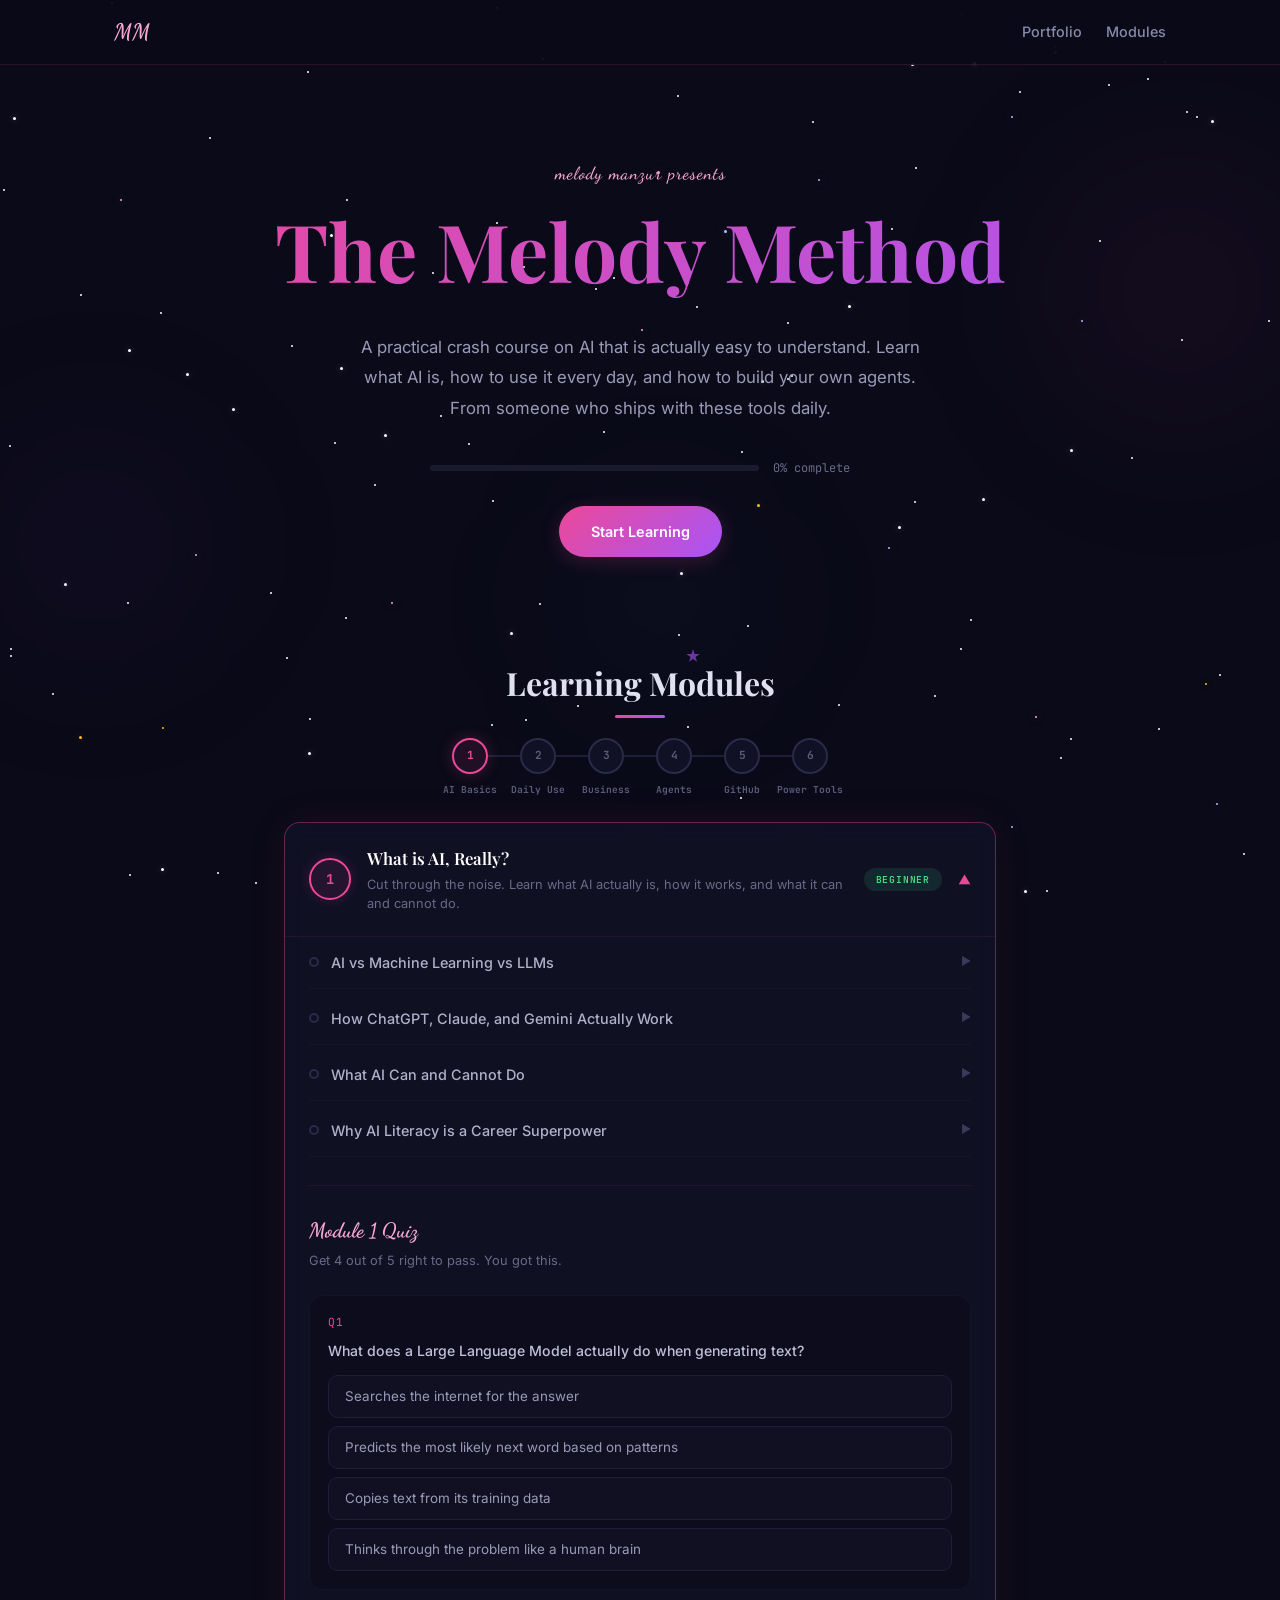
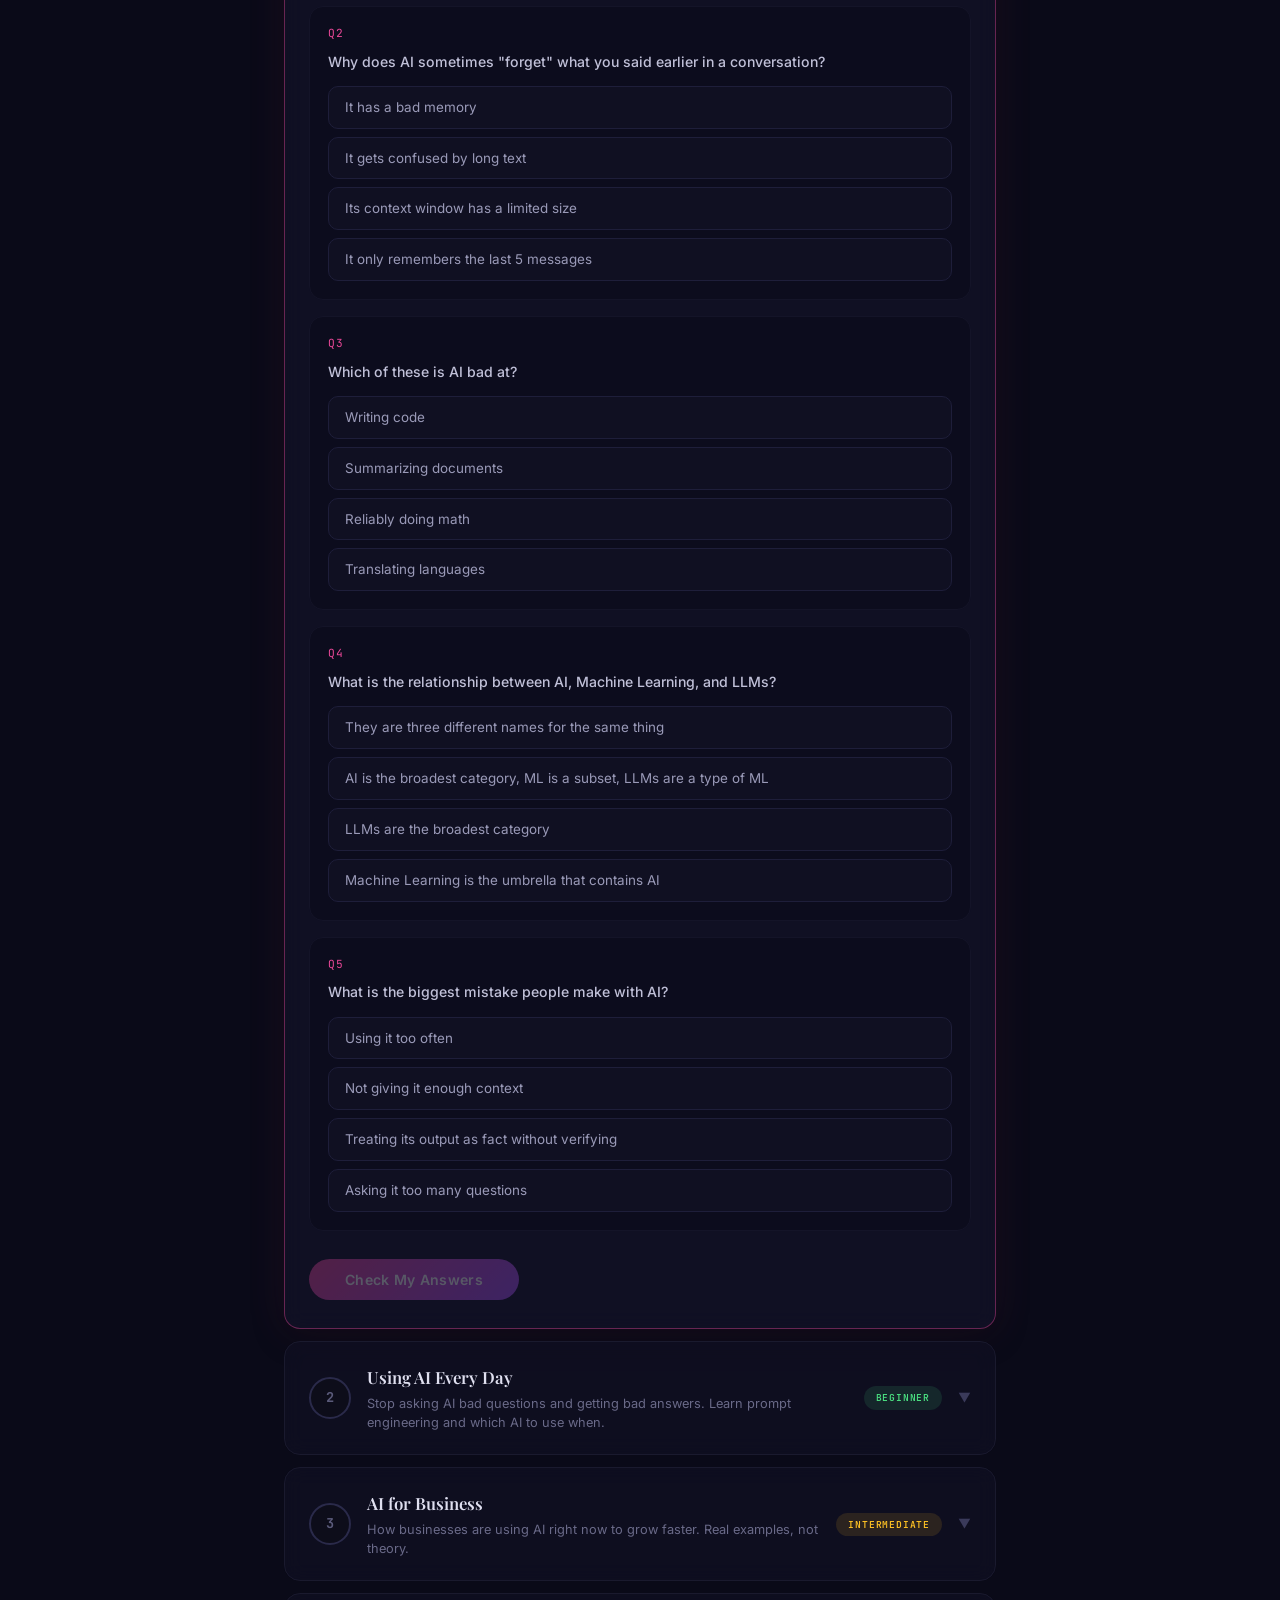
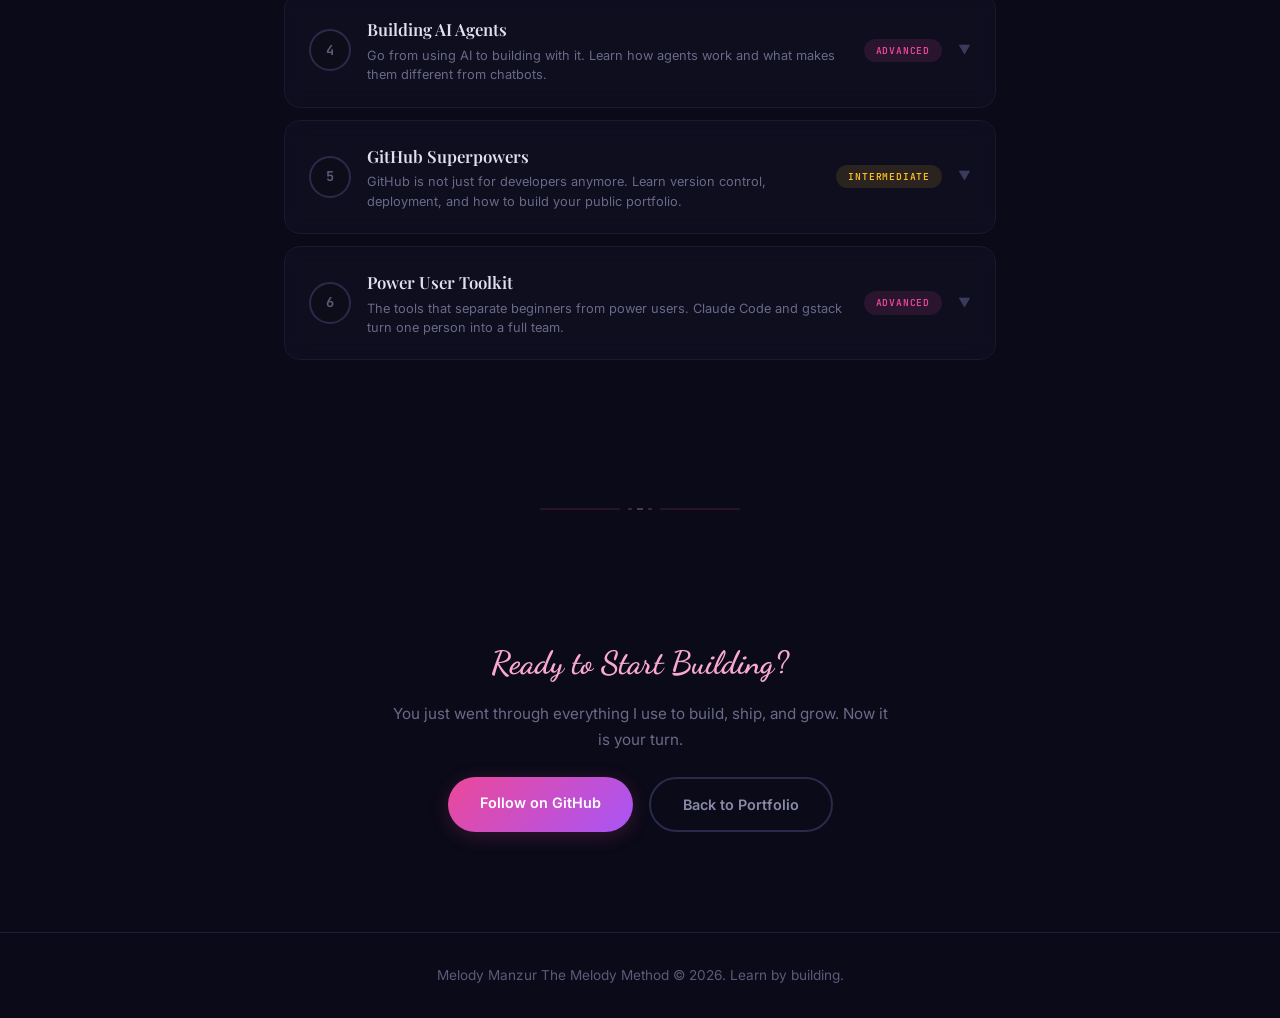
==== commit 027a1ae5: "style: whimsical UI overhaul for The Melody Method - Nebula glow blobs floating in background - Shoo" ====
--- a/ai-academy.html
+++ b/ai-academy.html
@@ -7,13 +7,19 @@
     <meta name="description" content="Learn AI from a practitioner. From understanding what AI is to building your own agents. Practical and easy to understand.">
     <link rel="preconnect" href="https://fonts.googleapis.com">
     <link rel="preconnect" href="https://fonts.gstatic.com" crossorigin>
-    <link href="https://fonts.googleapis.com/css2?family=Inter:wght@300;400;500;600;700&family=JetBrains+Mono:wght@400;500&family=Playfair+Display:ital,wght@0,400;0,600;0,700;1,400;1,600&display=swap" rel="stylesheet">
+    <link href="https://fonts.googleapis.com/css2?family=Dancing+Script:wght@400;500;600;700&family=Inter:wght@300;400;500;600;700&family=JetBrains+Mono:wght@400;500&family=Playfair+Display:ital,wght@0,400;0,600;0,700;1,400;1,600&display=swap" rel="stylesheet">
     <link rel="icon" href="data:image/svg+xml,<svg xmlns='http://www.w3.org/2000/svg' viewBox='0 0 100 100'><path d='M50 5l12 33 33 12-33 12-12 33-12-33-33-12 33-12z' fill='%23ec4899'/></svg>">
     <link rel="stylesheet" href="style.css?v=20260425b">
-    <link rel="stylesheet" href="academy.css">
+    <link rel="stylesheet" href="academy.css?v=20260425c">
 </head>
 <body class="space-theme">
     <div class="star-field" aria-hidden="true"></div>
+    <div class="shooting-star" aria-hidden="true"></div>
+    <div class="shooting-star" aria-hidden="true"></div>
+    <div class="shooting-star" aria-hidden="true"></div>
+    <div class="nebula nebula-1" aria-hidden="true"></div>
+    <div class="nebula nebula-2" aria-hidden="true"></div>
+    <div class="nebula nebula-3" aria-hidden="true"></div>
 
     <nav class="nav">
         <div class="nav-container">
@@ -47,6 +53,20 @@
         <div class="container">
             <h2 class="section-title">Learning Modules</h2>
 
+            <div class="learning-path" aria-hidden="true">
+                <div class="path-dot current" data-path="mod1"><span class="path-label">AI Basics</span>1</div>
+                <div class="path-line"></div>
+                <div class="path-dot" data-path="mod2"><span class="path-label">Daily Use</span>2</div>
+                <div class="path-line"></div>
+                <div class="path-dot" data-path="mod3"><span class="path-label">Business</span>3</div>
+                <div class="path-line"></div>
+                <div class="path-dot" data-path="mod4"><span class="path-label">Agents</span>4</div>
+                <div class="path-line"></div>
+                <div class="path-dot" data-path="mod5"><span class="path-label">GitHub</span>5</div>
+                <div class="path-line"></div>
+                <div class="path-dot" data-path="mod6"><span class="path-label">Power Tools</span>6</div>
+            </div>
+
             <!-- ============ MODULE 1 ============ -->
             <div class="module" data-module="mod1">
                 <div class="module-header">
@@ -919,6 +939,10 @@
         </div>
     </section>
 
+    <div class="constellation-divider" aria-hidden="true">
+        <svg width="200" height="2" viewBox="0 0 200 2"><line x1="0" y1="1" x2="80" y2="1" stroke="#ec4899" stroke-width="1"/><circle cx="90" cy="1" r="2" fill="#ec4899"/><circle cx="100" cy="1" r="3" fill="#f9a8d4"/><circle cx="110" cy="1" r="2" fill="#ec4899"/><line x1="120" y1="1" x2="200" y2="1" stroke="#ec4899" stroke-width="1"/></svg>
+    </div>
+
     <section class="mm-cta">
         <div class="container">
             <h2>Ready to Start Building?</h2>
--- a/academy.css
+++ b/academy.css
@@ -4,17 +4,21 @@
 
 /* Override base theme for space mode */
 body.space-theme {
-    background: #0d0d1a;
+    background: #0a0a18;
     color: #e0e0f0;
 }
 
+body.space-theme .sparkles { display: none; }
+
 body.space-theme .nav {
-    background: rgba(13, 13, 26, 0.9);
-    border-bottom: 1px solid #1e1e3a;
+    background: rgba(10, 10, 24, 0.85);
+    backdrop-filter: blur(20px);
+    border-bottom: 1px solid rgba(236, 72, 153, 0.15);
 }
 
 body.space-theme .nav-logo {
     color: #f9a8d4;
+    font-family: 'Dancing Script', cursive;
 }
 
 body.space-theme .nav-links a {
@@ -54,21 +58,87 @@
 .star.big {
     width: 3px;
     height: 3px;
-    box-shadow: 0 0 4px rgba(255, 255, 255, 0.3);
-}
-
-.star.pink { background: #f9a8d4; box-shadow: 0 0 6px rgba(249, 168, 212, 0.4); }
-.star.purple { background: #c4b5fd; box-shadow: 0 0 6px rgba(196, 181, 253, 0.4); }
-.star.gold { background: #fbbf24; box-shadow: 0 0 6px rgba(251, 191, 36, 0.3); }
+    box-shadow: 0 0 6px rgba(255, 255, 255, 0.4);
+}
+
+.star.pink { background: #f9a8d4; box-shadow: 0 0 8px rgba(249, 168, 212, 0.5); }
+.star.purple { background: #c4b5fd; box-shadow: 0 0 8px rgba(196, 181, 253, 0.5); }
+.star.gold { background: #fbbf24; box-shadow: 0 0 8px rgba(251, 191, 36, 0.4); }
 
 @keyframes starTwinkle {
-    0%, 100% { opacity: 0.3; }
+    0%, 100% { opacity: 0.2; }
     50% { opacity: 1; }
+}
+
+/* Shooting stars */
+.shooting-star {
+    position: fixed;
+    width: 80px;
+    height: 1px;
+    background: linear-gradient(90deg, rgba(249, 168, 212, 0.8), transparent);
+    border-radius: 50%;
+    z-index: 0;
+    pointer-events: none;
+    opacity: 0;
+    animation: shoot 6s ease-in-out infinite;
+}
+
+.shooting-star:nth-child(1) { top: 15%; left: 60%; animation-delay: 2s; transform: rotate(-35deg); }
+.shooting-star:nth-child(2) { top: 40%; left: 80%; animation-delay: 5s; transform: rotate(-30deg); width: 60px; }
+.shooting-star:nth-child(3) { top: 65%; left: 20%; animation-delay: 8s; transform: rotate(-40deg); width: 100px; }
+
+@keyframes shoot {
+    0% { opacity: 0; transform: translateX(0) rotate(-35deg); }
+    2% { opacity: 1; }
+    6% { opacity: 0; transform: translateX(-200px) rotate(-35deg); }
+    100% { opacity: 0; }
+}
+
+/* Nebula glow blobs */
+.nebula {
+    position: fixed;
+    border-radius: 50%;
+    filter: blur(80px);
+    pointer-events: none;
+    z-index: 0;
+}
+
+.nebula-1 {
+    width: 400px;
+    height: 400px;
+    background: radial-gradient(circle, rgba(236, 72, 153, 0.08), transparent 70%);
+    top: 10%;
+    right: -100px;
+    animation: nebulaDrift 20s ease-in-out infinite;
+}
+
+.nebula-2 {
+    width: 350px;
+    height: 350px;
+    background: radial-gradient(circle, rgba(168, 85, 247, 0.06), transparent 70%);
+    bottom: 20%;
+    left: -80px;
+    animation: nebulaDrift 25s ease-in-out infinite reverse;
+}
+
+.nebula-3 {
+    width: 300px;
+    height: 300px;
+    background: radial-gradient(circle, rgba(96, 165, 250, 0.05), transparent 70%);
+    top: 50%;
+    left: 40%;
+    animation: nebulaDrift 18s ease-in-out infinite;
+}
+
+@keyframes nebulaDrift {
+    0%, 100% { transform: translate(0, 0); }
+    33% { transform: translate(20px, -15px); }
+    66% { transform: translate(-15px, 10px); }
 }
 
 /* Hero */
 .mm-hero {
-    padding: 160px 0 60px;
+    padding: 160px 0 80px;
     text-align: center;
     position: relative;
     z-index: 1;
@@ -76,26 +146,29 @@
 
 .mm-hero .hero-tag {
     color: #f9a8d4;
-    font-family: var(--mono);
-    font-size: 0.8rem;
-    letter-spacing: 2px;
-    text-transform: uppercase;
-    margin-bottom: 20px;
+    font-family: 'Dancing Script', cursive;
+    font-size: 1.1rem;
+    letter-spacing: 1px;
+    margin-bottom: 16px;
+    opacity: 0;
+    animation: fadeUp 0.8s ease forwards;
 }
 
 .mm-title {
-    font-size: clamp(2.8rem, 6vw, 4.5rem);
+    font-size: clamp(2.8rem, 7vw, 5rem);
     font-weight: 700;
-    line-height: 1.2;
+    line-height: 1.15;
     padding-bottom: 8px;
-    margin-bottom: 24px;
+    margin-bottom: 28px;
     font-family: var(--display);
-    background: linear-gradient(135deg, #ec4899 0%, #a855f7 40%, #f9a8d4 70%, #ec4899 100%);
-    background-size: 200% 200%;
+    background: linear-gradient(135deg, #ec4899 0%, #a855f7 35%, #60a5fa 65%, #f9a8d4 100%);
+    background-size: 300% 300%;
     -webkit-background-clip: text;
     -webkit-text-fill-color: transparent;
     background-clip: text;
-    animation: shimmer 4s ease infinite;
+    animation: shimmer 6s ease infinite;
+    opacity: 0;
+    animation: shimmer 6s ease infinite, fadeUp 0.8s ease 0.2s forwards;
 }
 
 @keyframes shimmer {
@@ -103,150 +176,276 @@
     50% { background-position: 100% 50%; }
 }
 
+@keyframes fadeUp {
+    from { opacity: 0; transform: translateY(20px); }
+    to { opacity: 1; transform: translateY(0); }
+}
+
 .mm-hero .hero-subtitle {
-    color: #b0b0cc;
-    font-size: 1.1rem;
+    color: #9a9ab8;
+    font-size: 1.05rem;
     line-height: 1.8;
-    max-width: 600px;
-    margin: 0 auto 32px;
+    max-width: 560px;
+    margin: 0 auto 36px;
+    opacity: 0;
+    animation: fadeUp 0.8s ease 0.4s forwards;
+}
+
+.mm-hero .btn {
+    opacity: 0;
+    animation: fadeUp 0.8s ease 0.8s forwards;
 }
 
 /* Overall Progress */
 .mm-progress {
-    max-width: 500px;
-    margin: 0 auto 16px;
+    max-width: 420px;
+    margin: 0 auto 28px;
     display: flex;
     align-items: center;
-    gap: 16px;
+    gap: 14px;
+    opacity: 0;
+    animation: fadeUp 0.8s ease 0.6s forwards;
 }
 
 .mm-progress-bar {
     flex: 1;
-    height: 8px;
-    background: #1e1e3a;
-    border-radius: 8px;
+    height: 6px;
+    background: #1a1a30;
+    border-radius: 6px;
     overflow: hidden;
+    position: relative;
 }
 
 .mm-progress-fill {
     height: 100%;
-    background: linear-gradient(90deg, #ec4899, #a855f7);
-    border-radius: 8px;
-    transition: width 0.6s ease;
+    background: linear-gradient(90deg, #ec4899, #a855f7, #60a5fa);
+    background-size: 200% 100%;
+    border-radius: 6px;
+    transition: width 0.8s cubic-bezier(0.22, 1, 0.36, 1);
+    position: relative;
+    animation: progressShimmer 3s ease infinite;
+}
+
+@keyframes progressShimmer {
+    0%, 100% { background-position: 0% 0%; }
+    50% { background-position: 100% 0%; }
 }
 
 .mm-progress-text {
-    color: #8888aa;
-    font-size: 0.8rem;
+    color: #6a6a8a;
+    font-size: 0.75rem;
     font-family: var(--mono);
     white-space: nowrap;
 }
 
 /* Modules Section */
 .mm-modules {
-    padding: 40px 0 80px;
+    padding: 20px 0 80px;
     position: relative;
     z-index: 1;
 }
 
 .mm-modules .container {
-    max-width: 800px;
+    max-width: 760px;
+}
+
+/* Learning Path Visual */
+.learning-path {
+    display: flex;
+    justify-content: center;
+    align-items: center;
+    gap: 0;
+    margin-bottom: 48px;
+    padding: 0 20px;
+    flex-wrap: wrap;
+}
+
+.path-dot {
+    width: 36px;
+    height: 36px;
+    border-radius: 50%;
+    display: flex;
+    align-items: center;
+    justify-content: center;
+    font-size: 0.7rem;
+    font-weight: 700;
+    font-family: var(--mono);
+    border: 2px solid #2a2a4a;
+    color: #5a5a7a;
+    background: #111125;
+    position: relative;
+    transition: all 0.4s ease;
+    flex-shrink: 0;
+}
+
+.path-dot.completed {
+    border-color: #4ade80;
+    color: #4ade80;
+    background: rgba(74, 222, 128, 0.1);
+    box-shadow: 0 0 12px rgba(74, 222, 128, 0.2);
+}
+
+.path-dot.current {
+    border-color: #ec4899;
+    color: #ec4899;
+    background: rgba(236, 72, 153, 0.1);
+    box-shadow: 0 0 16px rgba(236, 72, 153, 0.25);
+    animation: pathPulse 2s ease-in-out infinite;
+}
+
+@keyframes pathPulse {
+    0%, 100% { box-shadow: 0 0 16px rgba(236, 72, 153, 0.2); }
+    50% { box-shadow: 0 0 24px rgba(236, 72, 153, 0.4); }
+}
+
+.path-line {
+    width: 32px;
+    height: 2px;
+    background: #1e1e3a;
+    flex-shrink: 0;
+}
+
+.path-line.completed {
+    background: linear-gradient(90deg, #4ade80, #4ade80);
+}
+
+.path-label {
+    position: absolute;
+    top: 42px;
+    font-size: 0.6rem;
+    color: #5a5a7a;
+    white-space: nowrap;
+    text-align: center;
 }
 
 /* Module Card */
 .module {
-    margin-bottom: 16px;
-    border: 1px solid #1e1e3a;
+    margin-bottom: 12px;
+    border: 1px solid #1a1a2e;
     border-radius: 16px;
-    background: #111125;
+    background: rgba(17, 17, 37, 0.6);
+    backdrop-filter: blur(10px);
     overflow: hidden;
-    transition: border-color 0.3s, box-shadow 0.3s;
-}
+    transition: all 0.4s ease;
+    opacity: 0;
+    transform: translateY(16px);
+    animation: fadeUp 0.6s ease forwards;
+}
+
+.module:nth-child(1) { animation-delay: 0.1s; }
+.module:nth-child(2) { animation-delay: 0.15s; }
+.module:nth-child(3) { animation-delay: 0.2s; }
+.module:nth-child(4) { animation-delay: 0.25s; }
+.module:nth-child(5) { animation-delay: 0.3s; }
+.module:nth-child(6) { animation-delay: 0.35s; }
 
 .module:hover {
-    border-color: #2a2a4a;
+    border-color: rgba(236, 72, 153, 0.2);
+    background: rgba(17, 17, 37, 0.8);
+    transform: translateY(-2px);
+    box-shadow: 0 8px 32px rgba(0, 0, 0, 0.3);
 }
 
 .module.completed {
-    border-color: #1a3a2a;
+    border-color: rgba(74, 222, 128, 0.25);
+}
+
+.module.completed:hover {
+    border-color: rgba(74, 222, 128, 0.4);
 }
 
 .module.active {
-    border-color: #ec4899;
-    box-shadow: 0 0 30px rgba(236, 72, 153, 0.1);
+    border-color: rgba(236, 72, 153, 0.4);
+    box-shadow: 0 0 40px rgba(236, 72, 153, 0.08), 0 8px 32px rgba(0, 0, 0, 0.3);
+    transform: translateY(0);
+    background: rgba(17, 17, 37, 0.9);
 }
 
 .module-header {
     display: flex;
     align-items: center;
     gap: 16px;
-    padding: 20px 24px;
+    padding: 22px 24px;
     cursor: pointer;
     user-select: none;
+    transition: padding 0.3s;
 }
 
 .module-status {
-    width: 40px;
-    height: 40px;
+    width: 42px;
+    height: 42px;
     border-radius: 50%;
     display: flex;
     align-items: center;
     justify-content: center;
-    font-size: 1.1rem;
+    font-size: 0.85rem;
+    font-weight: 700;
+    font-family: var(--mono);
     flex-shrink: 0;
     border: 2px solid #2a2a4a;
     color: #5a5a7a;
-    transition: border-color 0.3s, color 0.3s, background 0.3s;
+    background: #0d0d1a;
+    transition: all 0.4s ease;
 }
 
 .module.completed .module-status {
     border-color: #4ade80;
     color: #4ade80;
     background: rgba(74, 222, 128, 0.1);
+    box-shadow: 0 0 12px rgba(74, 222, 128, 0.15);
 }
 
 .module.active .module-status {
     border-color: #ec4899;
     color: #ec4899;
     background: rgba(236, 72, 153, 0.1);
+    box-shadow: 0 0 12px rgba(236, 72, 153, 0.2);
 }
 
 .module-info {
     flex: 1;
+    min-width: 0;
 }
 
 .module-info h3 {
     font-size: 1.05rem;
     font-weight: 600;
     color: #e0e0f0;
-    margin-bottom: 4px;
+    margin-bottom: 3px;
     font-family: var(--display);
+    transition: color 0.3s;
+}
+
+.module:hover .module-info h3,
+.module.active .module-info h3 {
+    color: #fff;
 }
 
 .module-info p {
-    color: #7a7a9a;
-    font-size: 0.82rem;
+    color: #6a6a88;
+    font-size: 0.8rem;
     line-height: 1.5;
 }
 
 .module-badge {
-    font-size: 0.65rem;
-    padding: 3px 10px;
+    font-size: 0.6rem;
+    padding: 4px 12px;
     border-radius: 20px;
     font-weight: 600;
     text-transform: uppercase;
-    letter-spacing: 0.5px;
+    letter-spacing: 0.8px;
     flex-shrink: 0;
-}
-
-.module-badge.beginner { background: rgba(74, 222, 128, 0.15); color: #4ade80; }
-.module-badge.intermediate { background: rgba(251, 191, 36, 0.15); color: #fbbf24; }
-.module-badge.advanced { background: rgba(236, 72, 153, 0.15); color: #ec4899; }
+    font-family: var(--mono);
+}
+
+.module-badge.beginner { background: rgba(74, 222, 128, 0.12); color: #4ade80; }
+.module-badge.intermediate { background: rgba(251, 191, 36, 0.12); color: #fbbf24; }
+.module-badge.advanced { background: rgba(236, 72, 153, 0.12); color: #ec4899; }
 
 .module-toggle {
-    color: #5a5a7a;
-    font-size: 1.2rem;
-    transition: transform 0.3s;
+    color: #3a3a5a;
+    font-size: 0.8rem;
+    transition: transform 0.4s ease, color 0.3s;
     flex-shrink: 0;
 }
 
@@ -257,18 +456,21 @@
 
 /* Module Content (expandable) */
 .module-content {
-    display: none;
+    max-height: 0;
+    overflow: hidden;
+    transition: max-height 0.5s cubic-bezier(0.22, 1, 0.36, 1);
+    padding: 0 24px;
+}
+
+.module.active .module-content {
+    max-height: 5000px;
     padding: 0 24px 28px;
-    border-top: 1px solid #1a1a30;
-}
-
-.module.active .module-content {
-    display: block;
+    border-top: 1px solid rgba(236, 72, 153, 0.1);
 }
 
 /* Lessons */
 .lesson {
-    margin-bottom: 8px;
+    margin-bottom: 4px;
 }
 
 .lesson-header {
@@ -277,33 +479,50 @@
     gap: 12px;
     padding: 14px 0;
     cursor: pointer;
-    border-bottom: 1px solid #1a1a30;
+    border-bottom: 1px solid rgba(26, 26, 48, 0.6);
+    transition: border-color 0.3s;
+}
+
+.lesson-header:hover {
+    border-bottom-color: rgba(236, 72, 153, 0.2);
 }
 
 .lesson-marker {
-    width: 8px;
-    height: 8px;
+    width: 10px;
+    height: 10px;
     border-radius: 50%;
-    background: #2a2a4a;
+    border: 2px solid #2a2a4a;
+    background: transparent;
     flex-shrink: 0;
-    transition: background 0.3s;
+    transition: all 0.4s ease;
 }
 
 .lesson.read .lesson-marker {
     background: #4ade80;
+    border-color: #4ade80;
+    box-shadow: 0 0 8px rgba(74, 222, 128, 0.3);
 }
 
 .lesson-header h4 {
-    font-size: 0.92rem;
+    font-size: 0.9rem;
     font-weight: 500;
-    color: #c0c0d8;
+    color: #b0b0c8;
     flex: 1;
+    transition: color 0.3s;
+}
+
+.lesson-header:hover h4 {
+    color: #e0e0f0;
+}
+
+.lesson.open .lesson-header h4 {
+    color: #f9a8d4;
 }
 
 .lesson-arrow {
-    color: #5a5a7a;
-    font-size: 0.8rem;
-    transition: transform 0.3s;
+    color: #3a3a5a;
+    font-size: 0.7rem;
+    transition: transform 0.3s, color 0.3s;
 }
 
 .lesson.open .lesson-arrow {
@@ -312,20 +531,24 @@
 }
 
 .lesson-body {
-    display: none;
-    padding: 16px 0 16px 20px;
-    border-left: 2px solid #1e1e3a;
-    margin-left: 3px;
+    max-height: 0;
+    overflow: hidden;
+    padding: 0 0 0 22px;
+    border-left: 2px solid transparent;
+    margin-left: 4px;
+    transition: max-height 0.5s cubic-bezier(0.22, 1, 0.36, 1), border-color 0.3s, padding 0.3s;
 }
 
 .lesson.open .lesson-body {
-    display: block;
+    max-height: 3000px;
+    padding: 16px 0 16px 22px;
+    border-left-color: rgba(236, 72, 153, 0.15);
 }
 
 .lesson-body p {
-    color: #9a9ab8;
+    color: #8a8aa8;
     font-size: 0.88rem;
-    line-height: 1.8;
+    line-height: 1.85;
     margin-bottom: 14px;
 }
 
@@ -334,90 +557,126 @@
 }
 
 .lesson-body strong {
-    color: #e0e0f0;
+    color: #d0d0e8;
+    font-weight: 600;
+}
+
+.lesson-body code {
+    background: rgba(236, 72, 153, 0.1);
+    color: #f9a8d4;
+    padding: 2px 6px;
+    border-radius: 4px;
+    font-family: var(--mono);
+    font-size: 0.82rem;
 }
 
 .lesson-body .highlight {
-    background: rgba(236, 72, 153, 0.08);
+    background: linear-gradient(135deg, rgba(236, 72, 153, 0.06), rgba(168, 85, 247, 0.06));
     border-left: 3px solid #ec4899;
-    padding: 12px 16px;
-    border-radius: 0 8px 8px 0;
-    margin: 12px 0;
+    padding: 14px 18px;
+    border-radius: 0 12px 12px 0;
+    margin: 16px 0;
     font-size: 0.85rem;
-    color: #c0c0d8;
+    color: #b0b0cc;
+    line-height: 1.7;
 }
 
 .lesson-body .tool-compare {
     display: grid;
     grid-template-columns: 1fr 1fr 1fr;
     gap: 12px;
-    margin: 16px 0;
+    margin: 20px 0;
 }
 
 .tool-compare-item {
-    background: #161630;
-    border: 1px solid #1e1e3a;
-    border-radius: 10px;
-    padding: 14px;
+    background: rgba(13, 13, 26, 0.6);
+    border: 1px solid #1a1a30;
+    border-radius: 12px;
+    padding: 16px;
+    transition: border-color 0.3s, transform 0.3s;
+}
+
+.tool-compare-item:hover {
+    transform: translateY(-2px);
 }
 
 .tool-compare-item h5 {
     font-size: 0.82rem;
     font-weight: 600;
-    margin-bottom: 6px;
+    margin-bottom: 8px;
     color: #e0e0f0;
+    font-family: var(--display);
 }
 
 .tool-compare-item p {
     font-size: 0.78rem;
     margin-bottom: 0;
-}
-
-.tool-compare-item.claude { border-top: 2px solid #a855f7; }
-.tool-compare-item.chatgpt { border-top: 2px solid #4ade80; }
-.tool-compare-item.gemini { border-top: 2px solid #60a5fa; }
+    line-height: 1.6;
+}
+
+.tool-compare-item.claude {
+    border-top: 2px solid #a855f7;
+}
+.tool-compare-item.claude:hover { border-color: #a855f7; }
+
+.tool-compare-item.chatgpt {
+    border-top: 2px solid #4ade80;
+}
+.tool-compare-item.chatgpt:hover { border-color: #4ade80; }
+
+.tool-compare-item.gemini {
+    border-top: 2px solid #60a5fa;
+}
+.tool-compare-item.gemini:hover { border-color: #60a5fa; }
 
 /* Quiz */
 .quiz-section {
-    margin-top: 24px;
-    padding-top: 24px;
-    border-top: 1px solid #1e1e3a;
+    margin-top: 28px;
+    padding-top: 28px;
+    border-top: 1px solid rgba(236, 72, 153, 0.1);
 }
 
 .quiz-title {
-    font-family: var(--display);
-    font-size: 1.1rem;
-    color: #e0e0f0;
+    font-family: 'Dancing Script', cursive;
+    font-size: 1.3rem;
+    color: #f9a8d4;
     margin-bottom: 4px;
 }
 
 .quiz-subtitle {
-    color: #7a7a9a;
-    font-size: 0.82rem;
-    margin-bottom: 20px;
+    color: #6a6a88;
+    font-size: 0.8rem;
+    margin-bottom: 24px;
 }
 
 .quiz-question {
-    margin-bottom: 20px;
-    padding: 16px;
-    background: #0d0d1a;
-    border-radius: 12px;
-    border: 1px solid #1a1a30;
+    margin-bottom: 16px;
+    padding: 18px;
+    background: rgba(10, 10, 24, 0.5);
+    border-radius: 14px;
+    border: 1px solid #141428;
+    transition: border-color 0.3s;
+}
+
+.quiz-question:hover {
+    border-color: #1e1e3a;
 }
 
 .quiz-question p {
-    font-size: 0.9rem;
+    font-size: 0.88rem;
     color: #c0c0d8;
-    margin-bottom: 12px;
+    margin-bottom: 14px;
     font-weight: 500;
+    line-height: 1.5;
 }
 
 .quiz-question .q-num {
     color: #ec4899;
     font-family: var(--mono);
-    font-size: 0.75rem;
-    margin-bottom: 6px;
+    font-size: 0.7rem;
+    margin-bottom: 8px;
     display: block;
+    letter-spacing: 1px;
 }
 
 .quiz-options {
@@ -430,32 +689,37 @@
     display: block;
     width: 100%;
     text-align: left;
-    padding: 10px 14px;
-    background: #141428;
+    padding: 11px 16px;
+    background: rgba(20, 20, 40, 0.5);
     border: 1px solid #1e1e3a;
-    border-radius: 8px;
-    color: #b0b0cc;
-    font-size: 0.85rem;
+    border-radius: 10px;
+    color: #9a9ab8;
+    font-size: 0.84rem;
     cursor: pointer;
-    transition: border-color 0.2s, background 0.2s;
+    transition: all 0.25s ease;
     font-family: var(--font);
+    line-height: 1.4;
 }
 
 .quiz-option:hover {
-    border-color: #3a3a5a;
-    background: #1a1a34;
+    border-color: rgba(236, 72, 153, 0.3);
+    background: rgba(236, 72, 153, 0.04);
+    color: #c0c0d8;
+    transform: translateX(4px);
 }
 
 .quiz-option.selected {
     border-color: #ec4899;
     background: rgba(236, 72, 153, 0.08);
     color: #f0f0ff;
+    box-shadow: 0 0 16px rgba(236, 72, 153, 0.1);
 }
 
 .quiz-option.correct {
     border-color: #4ade80;
     background: rgba(74, 222, 128, 0.1);
     color: #4ade80;
+    box-shadow: 0 0 16px rgba(74, 222, 128, 0.1);
 }
 
 .quiz-option.wrong {
@@ -473,30 +737,32 @@
 
 .quiz-option:disabled {
     cursor: default;
+    transform: none !important;
 }
 
 .quiz-submit {
     display: inline-block;
-    padding: 12px 32px;
+    padding: 12px 36px;
     background: linear-gradient(135deg, #ec4899, #a855f7);
     color: #fff;
     border: none;
     border-radius: 50px;
-    font-size: 0.9rem;
+    font-size: 0.88rem;
     font-weight: 600;
     cursor: pointer;
     font-family: var(--font);
-    transition: transform 0.2s, box-shadow 0.2s;
-    margin-top: 8px;
+    transition: all 0.3s ease;
+    margin-top: 12px;
+    letter-spacing: 0.3px;
 }
 
 .quiz-submit:hover {
-    transform: translateY(-2px);
-    box-shadow: 0 6px 20px rgba(236, 72, 153, 0.3);
+    transform: translateY(-3px);
+    box-shadow: 0 8px 24px rgba(236, 72, 153, 0.3);
 }
 
 .quiz-submit:disabled {
-    opacity: 0.4;
+    opacity: 0.3;
     cursor: default;
     transform: none;
     box-shadow: none;
@@ -504,40 +770,41 @@
 
 .quiz-result {
     display: none;
-    margin-top: 20px;
-    padding: 20px;
-    border-radius: 12px;
+    margin-top: 24px;
+    padding: 24px;
+    border-radius: 14px;
     text-align: center;
 }
 
 .quiz-result.pass {
-    background: rgba(74, 222, 128, 0.1);
-    border: 1px solid rgba(74, 222, 128, 0.3);
+    background: rgba(74, 222, 128, 0.08);
+    border: 1px solid rgba(74, 222, 128, 0.25);
 }
 
 .quiz-result.fail {
-    background: rgba(251, 191, 36, 0.08);
-    border: 1px solid rgba(251, 191, 36, 0.2);
+    background: rgba(251, 191, 36, 0.06);
+    border: 1px solid rgba(251, 191, 36, 0.15);
 }
 
 .quiz-result h4 {
-    font-size: 1.2rem;
+    font-size: 1.3rem;
     margin-bottom: 8px;
-    font-family: var(--display);
+    font-family: 'Dancing Script', cursive;
 }
 
 .quiz-result.pass h4 { color: #4ade80; }
 .quiz-result.fail h4 { color: #fbbf24; }
 
 .quiz-result p {
-    color: #9a9ab8;
+    color: #8a8aa8;
     font-size: 0.88rem;
+    line-height: 1.6;
 }
 
 .quiz-retry {
     display: inline-block;
-    margin-top: 12px;
-    padding: 8px 24px;
+    margin-top: 14px;
+    padding: 10px 28px;
     background: transparent;
     border: 1px solid #fbbf24;
     color: #fbbf24;
@@ -545,11 +812,12 @@
     font-size: 0.82rem;
     cursor: pointer;
     font-family: var(--font);
-    transition: background 0.2s;
+    transition: all 0.3s ease;
 }
 
 .quiz-retry:hover {
     background: rgba(251, 191, 36, 0.1);
+    transform: translateY(-2px);
 }
 
 /* Confetti */
@@ -562,36 +830,44 @@
 
 /* CTA */
 .mm-cta {
-    padding: 60px 0 100px;
+    padding: 80px 0 100px;
     text-align: center;
     position: relative;
     z-index: 1;
 }
 
 .mm-cta h2 {
-    font-family: var(--display);
-    font-size: 1.8rem;
-    color: #e0e0f0;
+    font-family: 'Dancing Script', cursive;
+    font-size: 2rem;
+    color: #f9a8d4;
     margin-bottom: 12px;
 }
 
 .mm-cta .contact-text {
-    color: #7a7a9a;
+    color: #6a6a88;
+    font-size: 0.95rem;
 }
 
 body.space-theme .btn-primary {
     background: linear-gradient(135deg, #ec4899, #a855f7);
+    border: none;
+    box-shadow: 0 4px 20px rgba(236, 72, 153, 0.2);
+}
+
+body.space-theme .btn-primary:hover {
+    box-shadow: 0 8px 32px rgba(236, 72, 153, 0.35);
+    transform: translateY(-3px);
 }
 
 body.space-theme .btn-outline {
     border-color: #2a2a4a;
-    color: #b0b0cc;
+    color: #8a8aa8;
 }
 
 body.space-theme .btn-outline:hover {
     border-color: #ec4899;
     color: #f9a8d4;
-    background: rgba(236, 72, 153, 0.08);
+    background: rgba(236, 72, 153, 0.06);
 }
 
 /* Section title override */
@@ -607,32 +883,57 @@
     background: #a855f7;
 }
 
+/* Whimsical divider between modules section and CTA */
+.constellation-divider {
+    text-align: center;
+    padding: 40px 0;
+    position: relative;
+    z-index: 1;
+}
+
+.constellation-divider svg {
+    opacity: 0.3;
+}
+
+/* Mobile nav overrides */
+body.space-theme .nav-toggle span {
+    background: #8888aa;
+}
+
 /* Responsive */
 @media (max-width: 768px) {
     .mm-hero {
-        padding: 130px 0 40px;
+        padding: 130px 0 50px;
+    }
+
+    .mm-hero .hero-subtitle {
+        font-size: 0.95rem;
     }
 
     .module-header {
-        padding: 16px 18px;
+        padding: 18px 18px;
         gap: 12px;
     }
 
     .module-status {
-        width: 34px;
-        height: 34px;
-        font-size: 0.9rem;
+        width: 36px;
+        height: 36px;
+        font-size: 0.8rem;
     }
 
     .module-info h3 {
         font-size: 0.95rem;
     }
 
+    .module-info p {
+        font-size: 0.75rem;
+    }
+
     .module-badge {
         display: none;
     }
 
-    .module-content {
+    .module.active .module-content {
         padding: 0 18px 24px;
     }
 
@@ -640,22 +941,57 @@
         padding-left: 14px;
     }
 
+    .lesson.open .lesson-body {
+        padding-left: 14px;
+    }
+
     .tool-compare {
         grid-template-columns: 1fr !important;
     }
 
     .quiz-question {
-        padding: 12px;
+        padding: 14px;
+    }
+
+    .learning-path {
+        gap: 0;
+        margin-bottom: 36px;
+    }
+
+    .path-dot {
+        width: 30px;
+        height: 30px;
+        font-size: 0.6rem;
+    }
+
+    .path-line {
+        width: 20px;
+    }
+
+    .path-label {
+        display: none;
+    }
+
+    .nebula {
+        display: none;
+    }
+
+    .shooting-star {
+        display: none;
     }
 }
 
 @media (max-width: 480px) {
     .mm-title {
-        font-size: 2.2rem;
+        font-size: 2.4rem;
     }
 
     .mm-progress {
         flex-direction: column;
         gap: 8px;
     }
-}
+
+    .mm-hero {
+        padding: 120px 0 40px;
+    }
+}
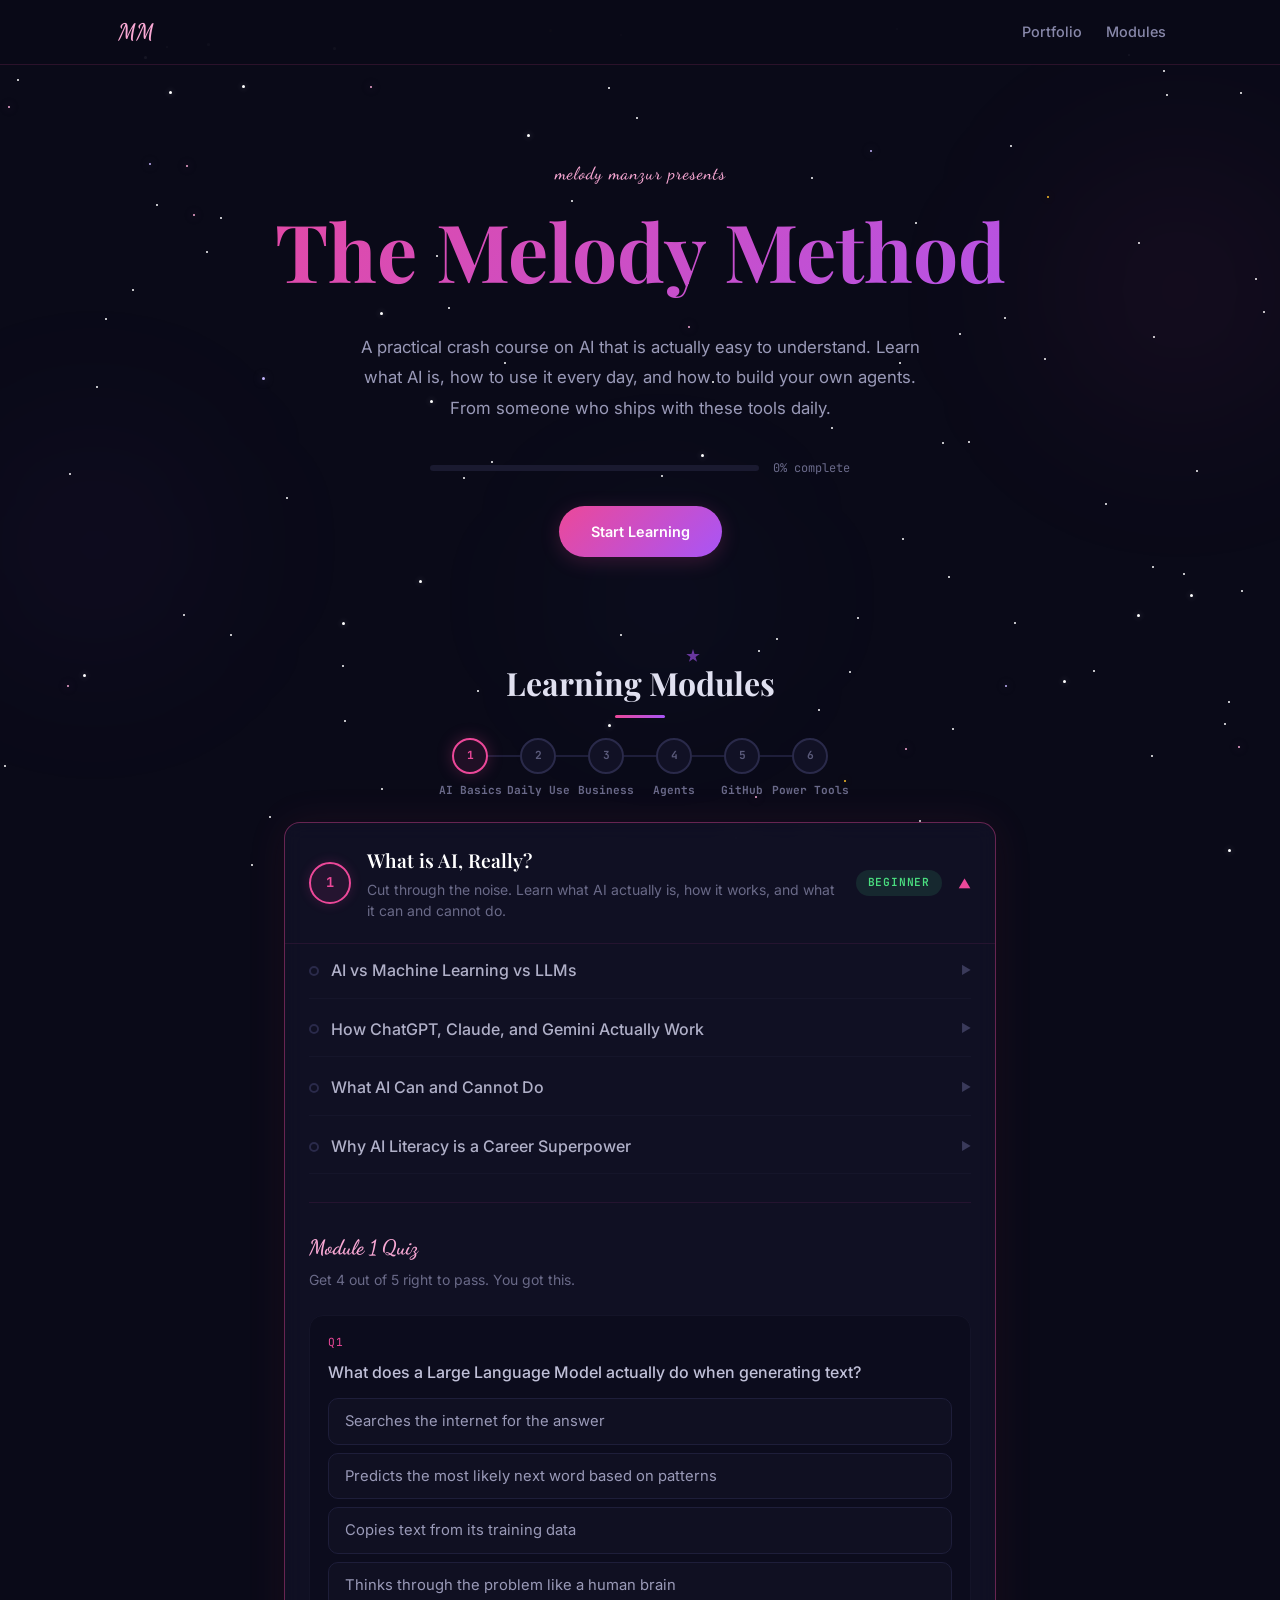
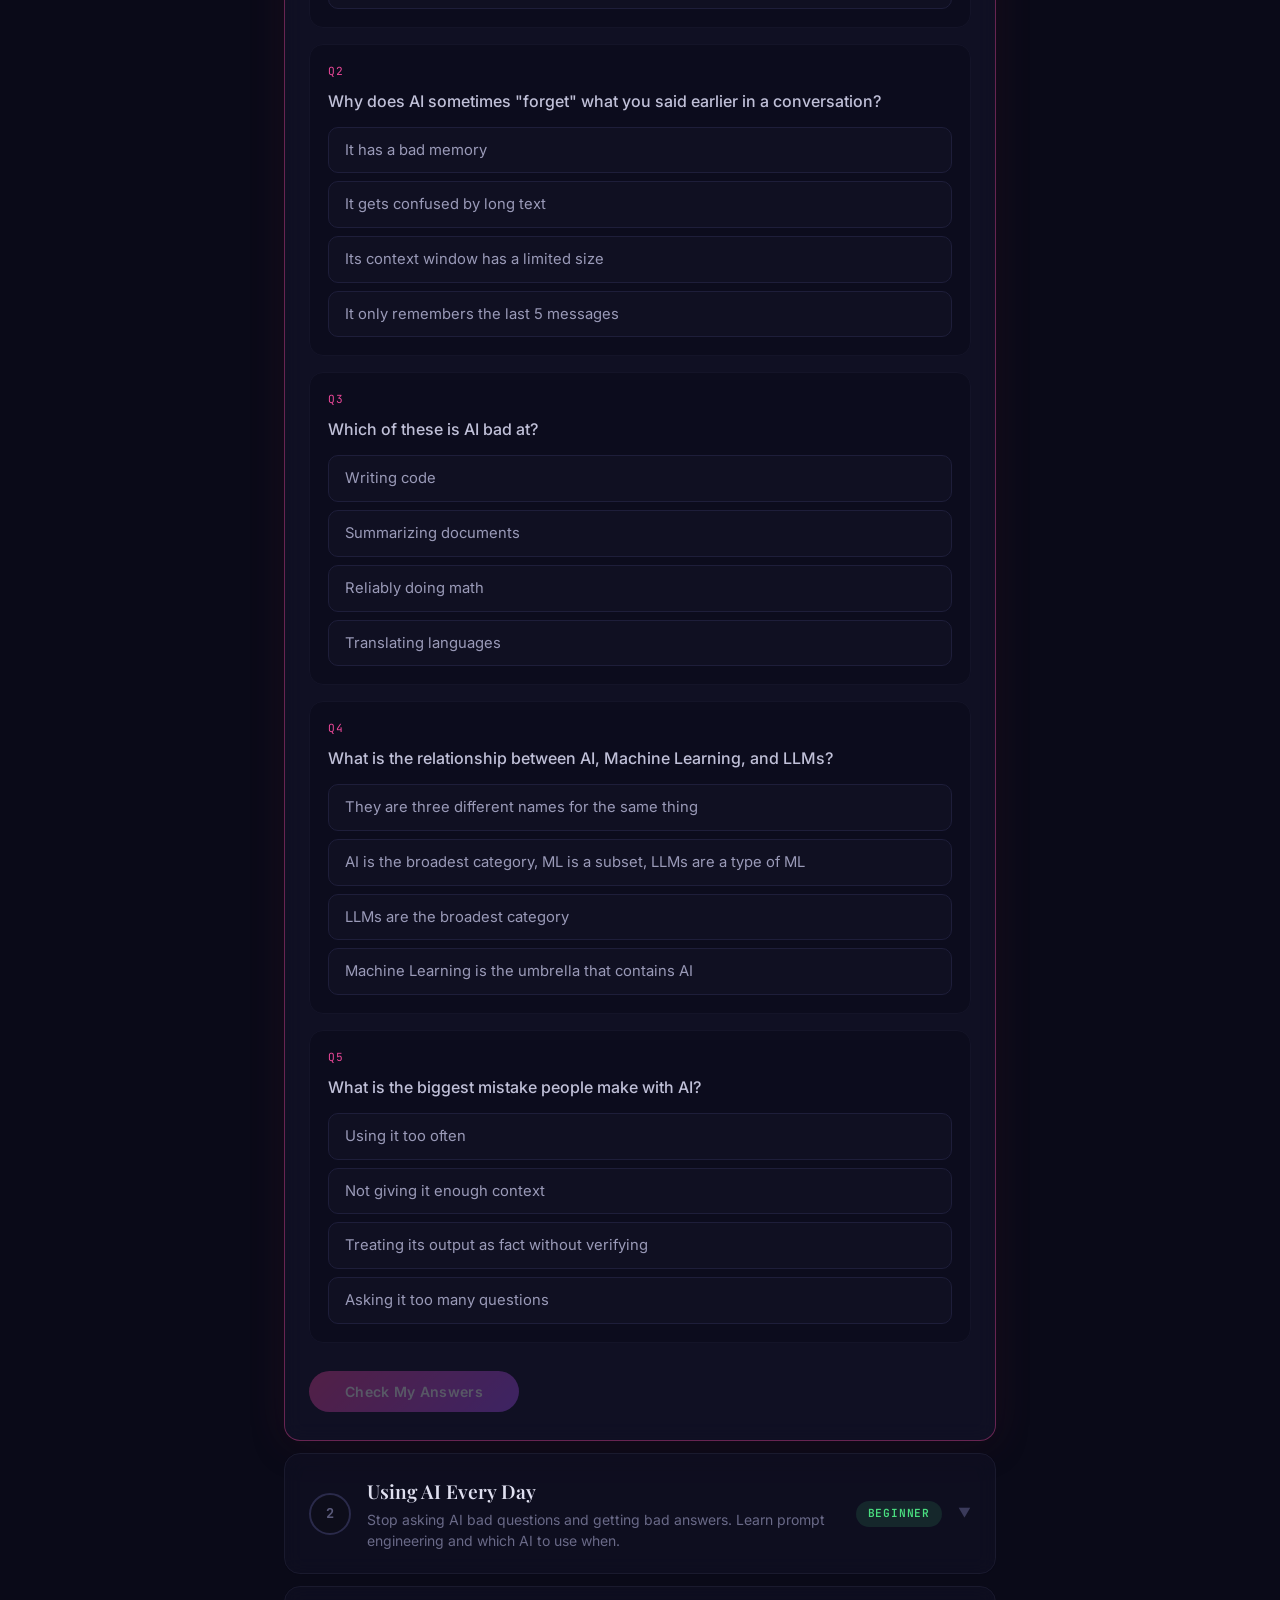
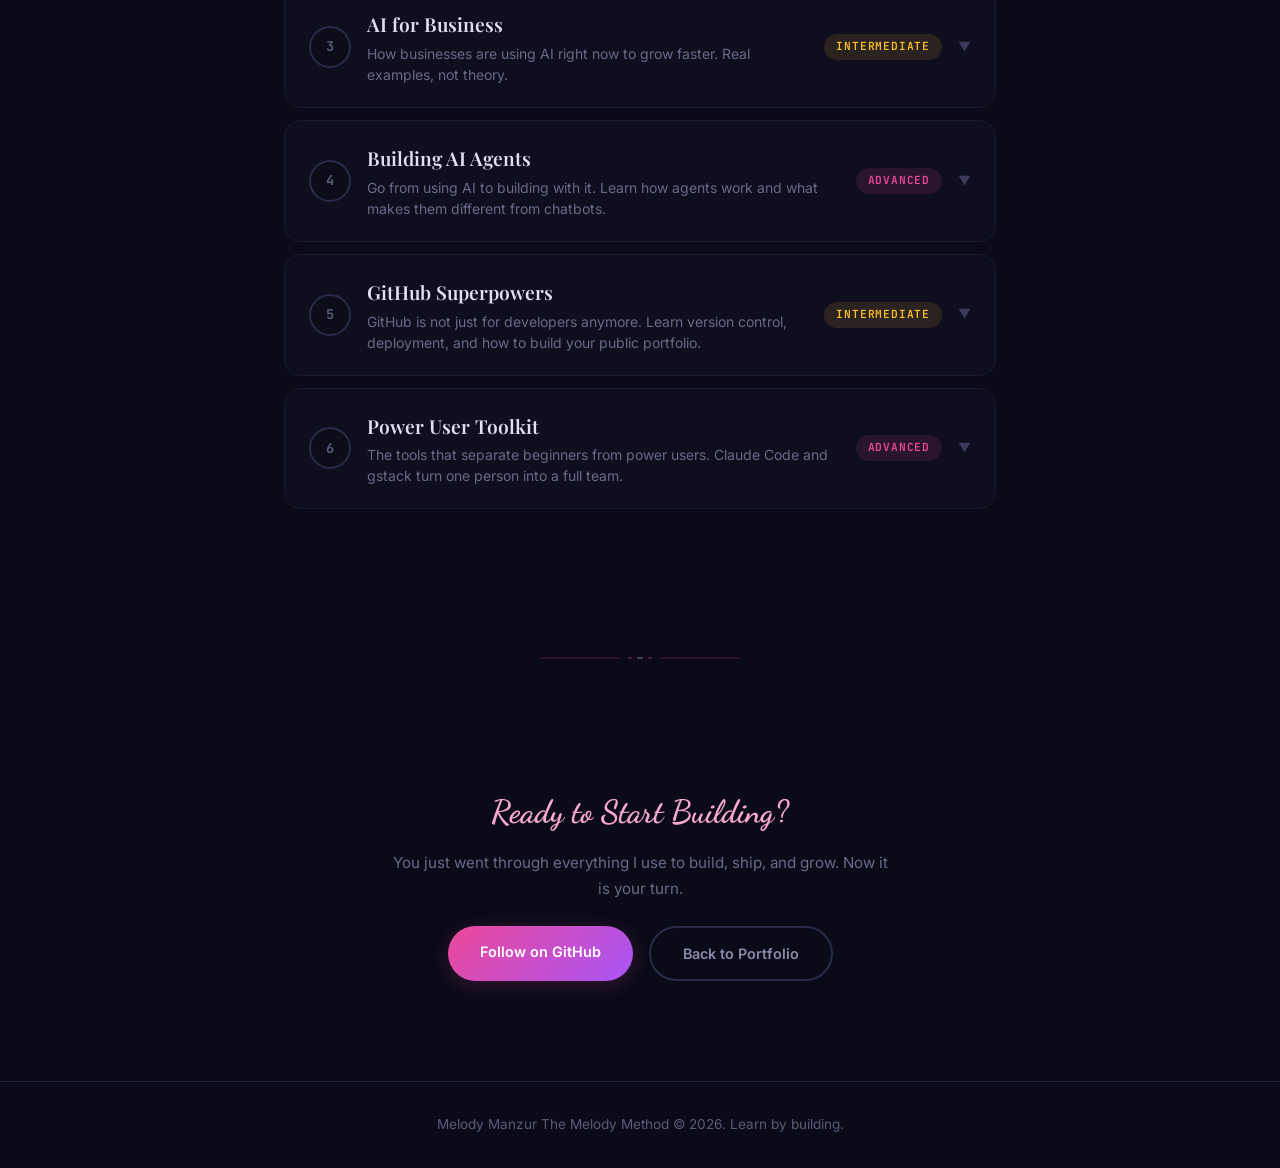
==== commit af5cd21c: "chore: bust CSS cache for design review fixes Co-Authored-By: Claude Opus 4.6 <noreply@anthropic.com" ====
--- a/ai-academy.html
+++ b/ai-academy.html
@@ -10,7 +10,7 @@
     <link href="https://fonts.googleapis.com/css2?family=Dancing+Script:wght@400;500;600;700&family=Inter:wght@300;400;500;600;700&family=JetBrains+Mono:wght@400;500&family=Playfair+Display:ital,wght@0,400;0,600;0,700;1,400;1,600&display=swap" rel="stylesheet">
     <link rel="icon" href="data:image/svg+xml,<svg xmlns='http://www.w3.org/2000/svg' viewBox='0 0 100 100'><path d='M50 5l12 33 33 12-33 12-12 33-12-33-33-12 33-12z' fill='%23ec4899'/></svg>">
     <link rel="stylesheet" href="style.css?v=20260425b">
-    <link rel="stylesheet" href="academy.css?v=20260425c">
+    <link rel="stylesheet" href="academy.css?v=20260425d">
 </head>
 <body class="space-theme">
     <div class="star-field" aria-hidden="true"></div>
--- a/academy.css
+++ b/academy.css
@@ -2,10 +2,25 @@
    The Melody Method - Space Theme
    ========================================== */
 
-/* Override base theme for space mode */
+/* Design tokens */
 body.space-theme {
-    background: #0a0a18;
-    color: #e0e0f0;
+    --space-bg: #0a0a18;
+    --space-surface: #111125;
+    --space-surface-raised: rgba(17, 17, 37, 0.6);
+    --space-border: #1a1a2e;
+    --space-border-subtle: #1e1e3a;
+    --space-text: #e0e0f0;
+    --space-text-muted: #8a8aa8;
+    --space-text-dim: #6a6a88;
+    --space-accent: #ec4899;
+    --space-accent-light: #f9a8d4;
+    --space-purple: #a855f7;
+    --space-blue: #60a5fa;
+    --space-green: #4ade80;
+    --space-gold: #fbbf24;
+    --space-red: #f43f5e;
+    background: var(--space-bg);
+    color: var(--space-text);
 }
 
 body.space-theme .sparkles { display: none; }
@@ -19,10 +34,18 @@
 body.space-theme .nav-logo {
     color: #f9a8d4;
     font-family: 'Dancing Script', cursive;
+    min-height: 44px;
+    min-width: 44px;
+    display: inline-flex;
+    align-items: center;
+    justify-content: center;
 }
 
 body.space-theme .nav-links a {
     color: #8888aa;
+    min-height: 44px;
+    display: inline-flex;
+    align-items: center;
 }
 
 body.space-theme .nav-links a:hover {
@@ -35,6 +58,17 @@
 
 body.space-theme .footer p {
     color: #5a5a7a;
+}
+
+/* Focus visible */
+body.space-theme *:focus-visible {
+    outline: 2px solid #ec4899;
+    outline-offset: 2px;
+}
+
+body.space-theme .quiz-option:focus-visible {
+    outline-offset: -2px;
+    border-color: #ec4899;
 }
 
 /* Star field */
@@ -312,8 +346,8 @@
 .path-label {
     position: absolute;
     top: 42px;
-    font-size: 0.6rem;
-    color: #5a5a7a;
+    font-size: 0.7rem;
+    color: #6a6a8a;
     white-space: nowrap;
     text-align: center;
 }
@@ -408,7 +442,7 @@
 }
 
 .module-info h3 {
-    font-size: 1.05rem;
+    font-size: 1.2rem;
     font-weight: 600;
     color: #e0e0f0;
     margin-bottom: 3px;
@@ -423,12 +457,12 @@
 
 .module-info p {
     color: #6a6a88;
-    font-size: 0.8rem;
+    font-size: 0.875rem;
     line-height: 1.5;
 }
 
 .module-badge {
-    font-size: 0.6rem;
+    font-size: 0.7rem;
     padding: 4px 12px;
     border-radius: 20px;
     font-weight: 600;
@@ -504,7 +538,7 @@
 }
 
 .lesson-header h4 {
-    font-size: 0.9rem;
+    font-size: 1rem;
     font-weight: 500;
     color: #b0b0c8;
     flex: 1;
@@ -534,20 +568,18 @@
     max-height: 0;
     overflow: hidden;
     padding: 0 0 0 22px;
-    border-left: 2px solid transparent;
     margin-left: 4px;
-    transition: max-height 0.5s cubic-bezier(0.22, 1, 0.36, 1), border-color 0.3s, padding 0.3s;
+    transition: max-height 0.5s cubic-bezier(0.22, 1, 0.36, 1), padding 0.3s;
 }
 
 .lesson.open .lesson-body {
     max-height: 3000px;
     padding: 16px 0 16px 22px;
-    border-left-color: rgba(236, 72, 153, 0.15);
 }
 
 .lesson-body p {
     color: #8a8aa8;
-    font-size: 0.88rem;
+    font-size: 1rem;
     line-height: 1.85;
     margin-bottom: 14px;
 }
@@ -572,11 +604,11 @@
 
 .lesson-body .highlight {
     background: linear-gradient(135deg, rgba(236, 72, 153, 0.06), rgba(168, 85, 247, 0.06));
-    border-left: 3px solid #ec4899;
-    padding: 14px 18px;
-    border-radius: 0 12px 12px 0;
+    border: 1px solid rgba(236, 72, 153, 0.15);
+    padding: 16px 20px;
+    border-radius: 12px;
     margin: 16px 0;
-    font-size: 0.85rem;
+    font-size: 0.9rem;
     color: #b0b0cc;
     line-height: 1.7;
 }
@@ -601,7 +633,7 @@
 }
 
 .tool-compare-item h5 {
-    font-size: 0.82rem;
+    font-size: 0.95rem;
     font-weight: 600;
     margin-bottom: 8px;
     color: #e0e0f0;
@@ -609,25 +641,28 @@
 }
 
 .tool-compare-item p {
-    font-size: 0.78rem;
+    font-size: 0.875rem;
     margin-bottom: 0;
     line-height: 1.6;
 }
 
 .tool-compare-item.claude {
-    border-top: 2px solid #a855f7;
-}
-.tool-compare-item.claude:hover { border-color: #a855f7; }
+    border-color: rgba(168, 85, 247, 0.3);
+}
+.tool-compare-item.claude h5 { color: #c4b5fd; }
+.tool-compare-item.claude:hover { border-color: rgba(168, 85, 247, 0.5); }
 
 .tool-compare-item.chatgpt {
-    border-top: 2px solid #4ade80;
-}
-.tool-compare-item.chatgpt:hover { border-color: #4ade80; }
+    border-color: rgba(74, 222, 128, 0.3);
+}
+.tool-compare-item.chatgpt h5 { color: #4ade80; }
+.tool-compare-item.chatgpt:hover { border-color: rgba(74, 222, 128, 0.5); }
 
 .tool-compare-item.gemini {
-    border-top: 2px solid #60a5fa;
-}
-.tool-compare-item.gemini:hover { border-color: #60a5fa; }
+    border-color: rgba(96, 165, 250, 0.3);
+}
+.tool-compare-item.gemini h5 { color: #60a5fa; }
+.tool-compare-item.gemini:hover { border-color: rgba(96, 165, 250, 0.5); }
 
 /* Quiz */
 .quiz-section {
@@ -645,7 +680,7 @@
 
 .quiz-subtitle {
     color: #6a6a88;
-    font-size: 0.8rem;
+    font-size: 0.875rem;
     margin-bottom: 24px;
 }
 
@@ -663,7 +698,7 @@
 }
 
 .quiz-question p {
-    font-size: 0.88rem;
+    font-size: 1rem;
     color: #c0c0d8;
     margin-bottom: 14px;
     font-weight: 500;
@@ -689,12 +724,12 @@
     display: block;
     width: 100%;
     text-align: left;
-    padding: 11px 16px;
+    padding: 12px 16px;
     background: rgba(20, 20, 40, 0.5);
     border: 1px solid #1e1e3a;
     border-radius: 10px;
     color: #9a9ab8;
-    font-size: 0.84rem;
+    font-size: 0.925rem;
     cursor: pointer;
     transition: all 0.25s ease;
     font-family: var(--font);
@@ -981,6 +1016,33 @@
     }
 }
 
+@media (prefers-reduced-motion: reduce) {
+    .star,
+    .shooting-star,
+    .nebula,
+    .mm-title,
+    .mm-progress-fill,
+    .path-dot.current,
+    .module,
+    .confetti-piece {
+        animation: none !important;
+    }
+
+    .mm-hero .hero-tag,
+    .mm-hero .hero-subtitle,
+    .mm-hero .btn,
+    .mm-progress {
+        opacity: 1;
+        transform: none;
+        animation: none !important;
+    }
+
+    .mm-title {
+        opacity: 1;
+        -webkit-text-fill-color: #f9a8d4;
+    }
+}
+
 @media (max-width: 480px) {
     .mm-title {
         font-size: 2.4rem;
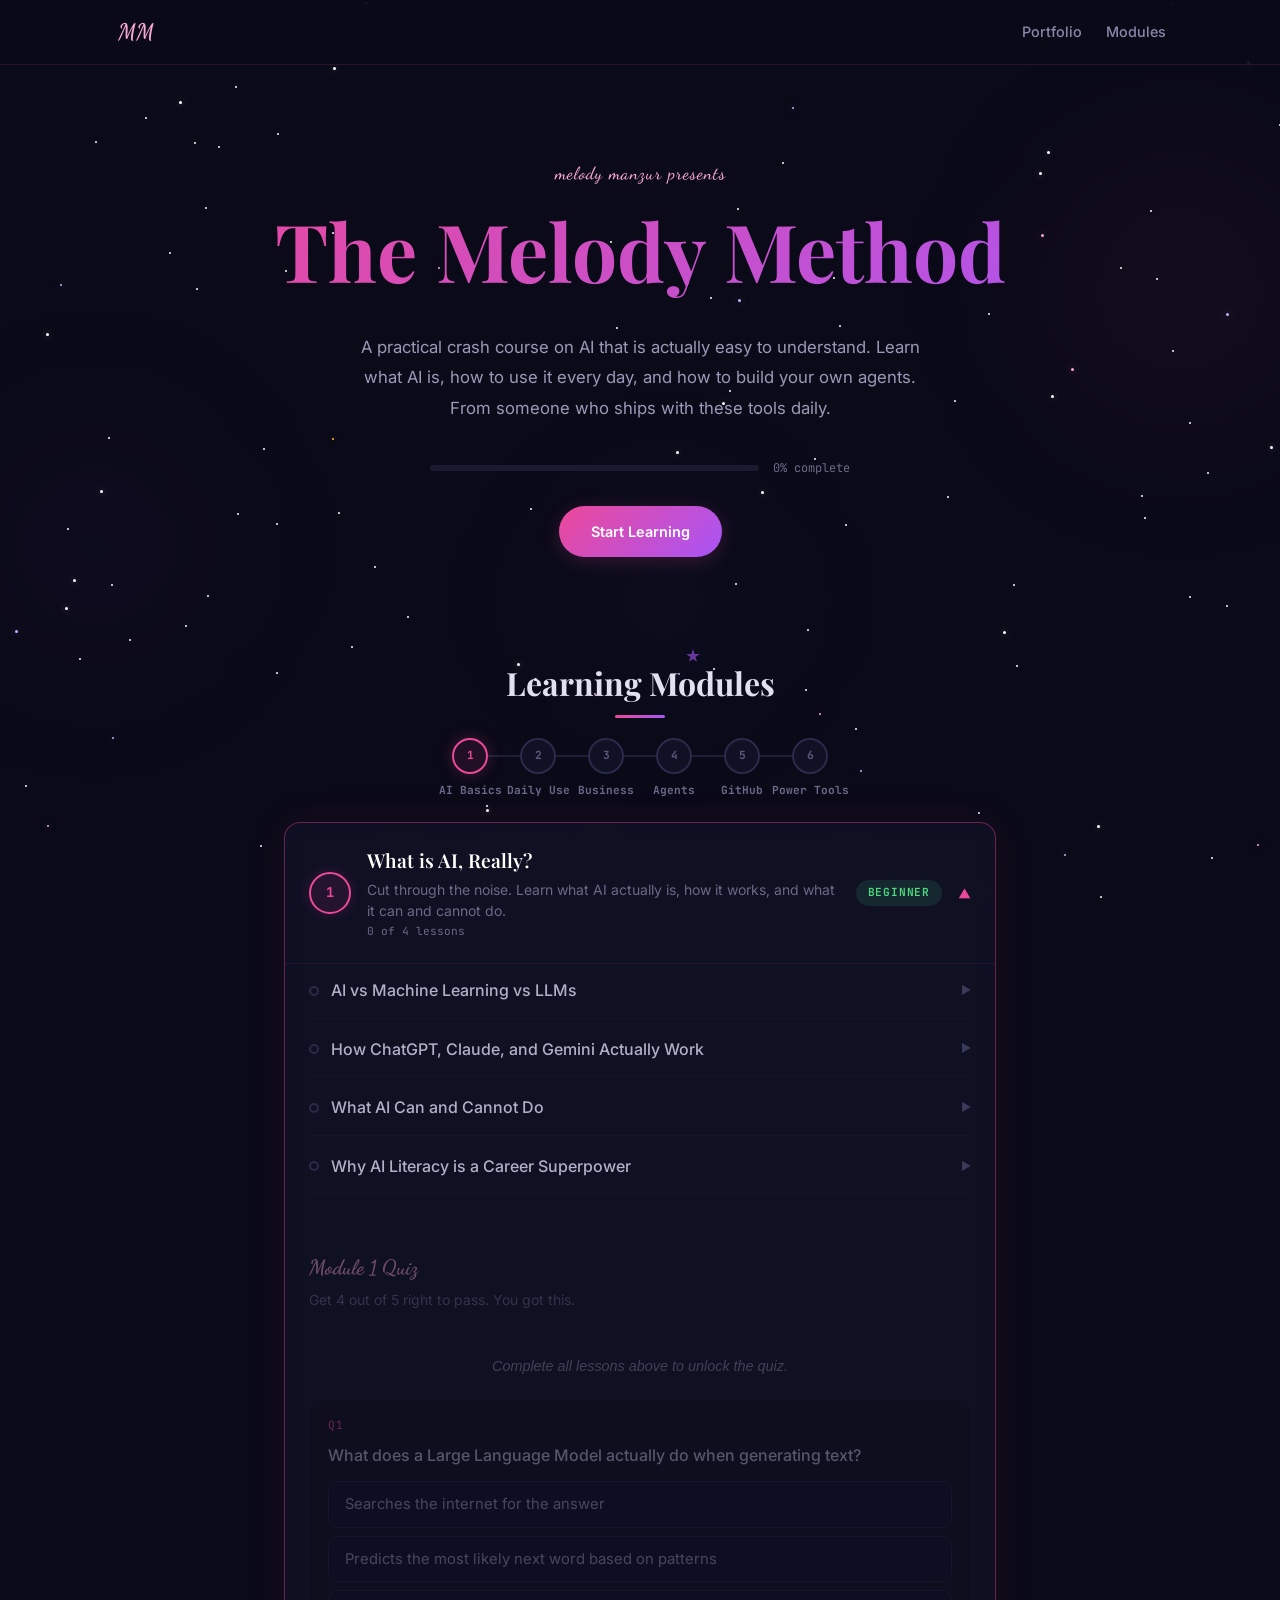
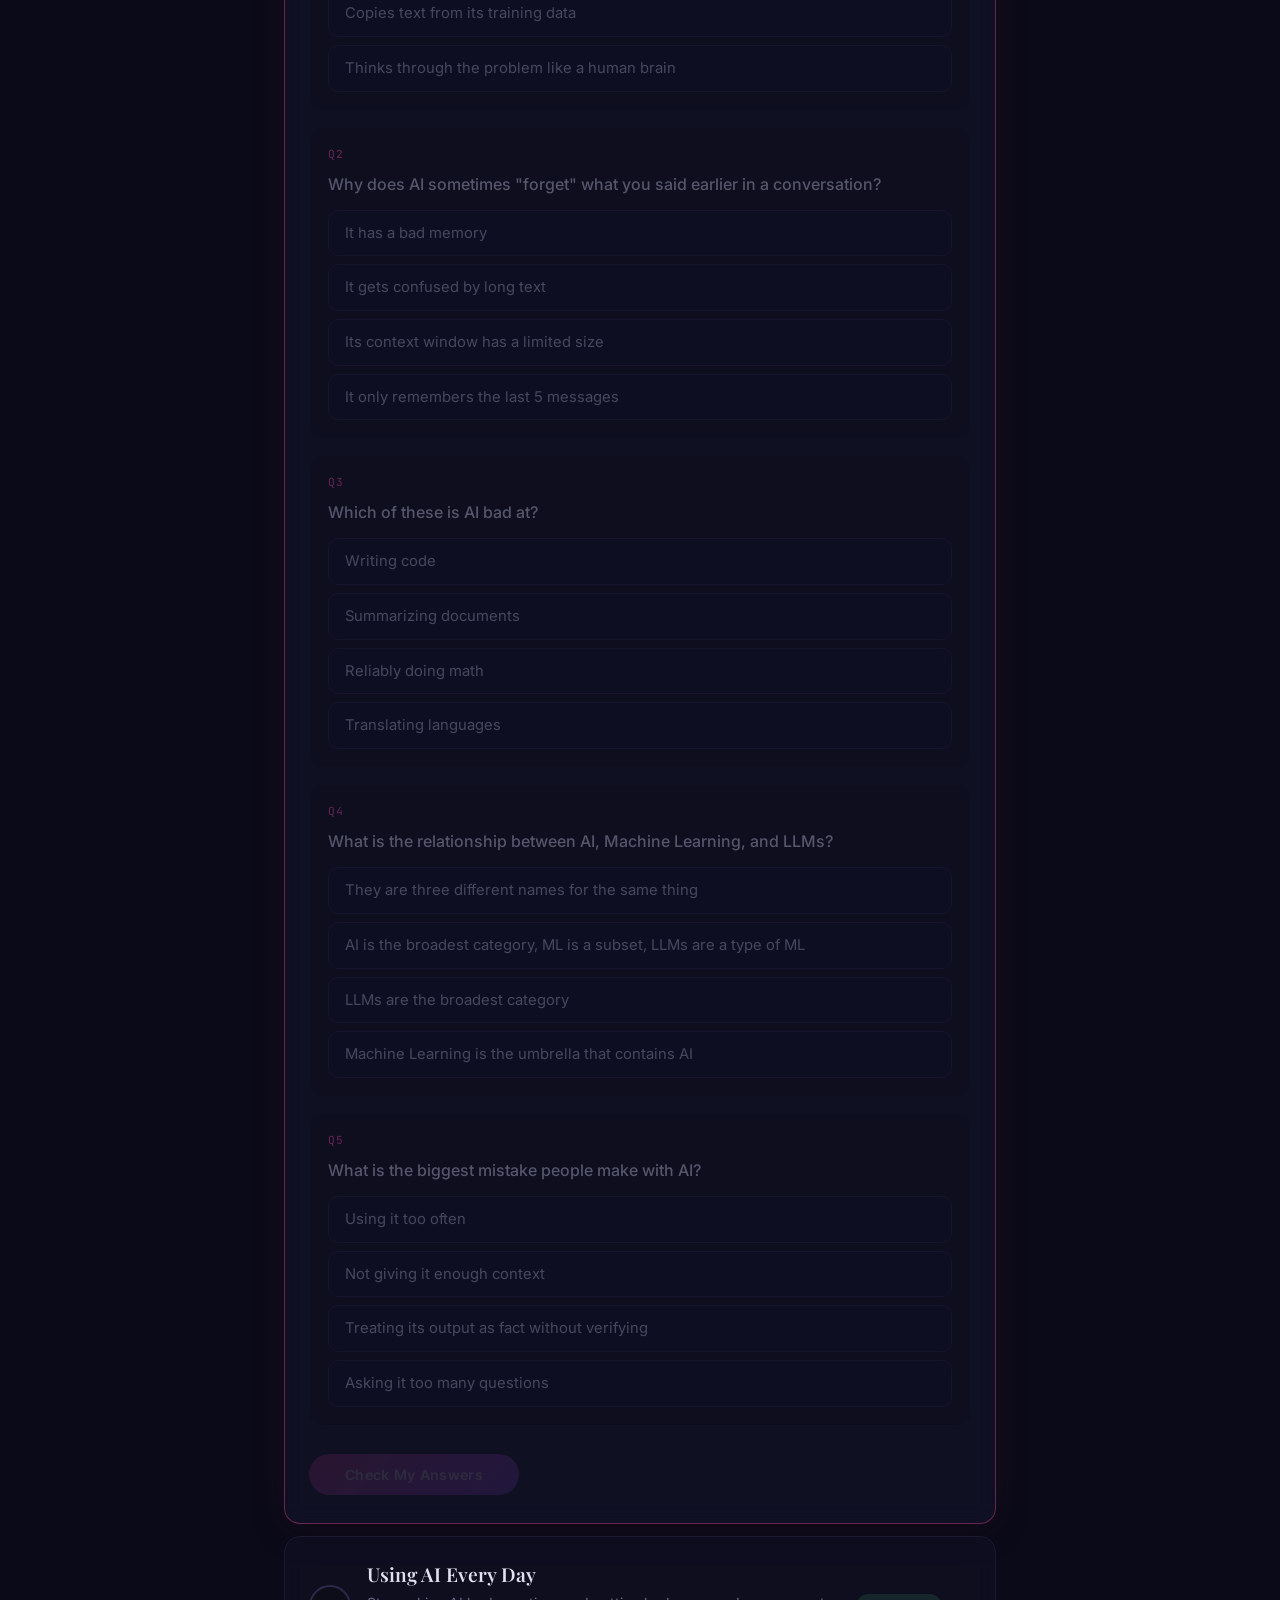
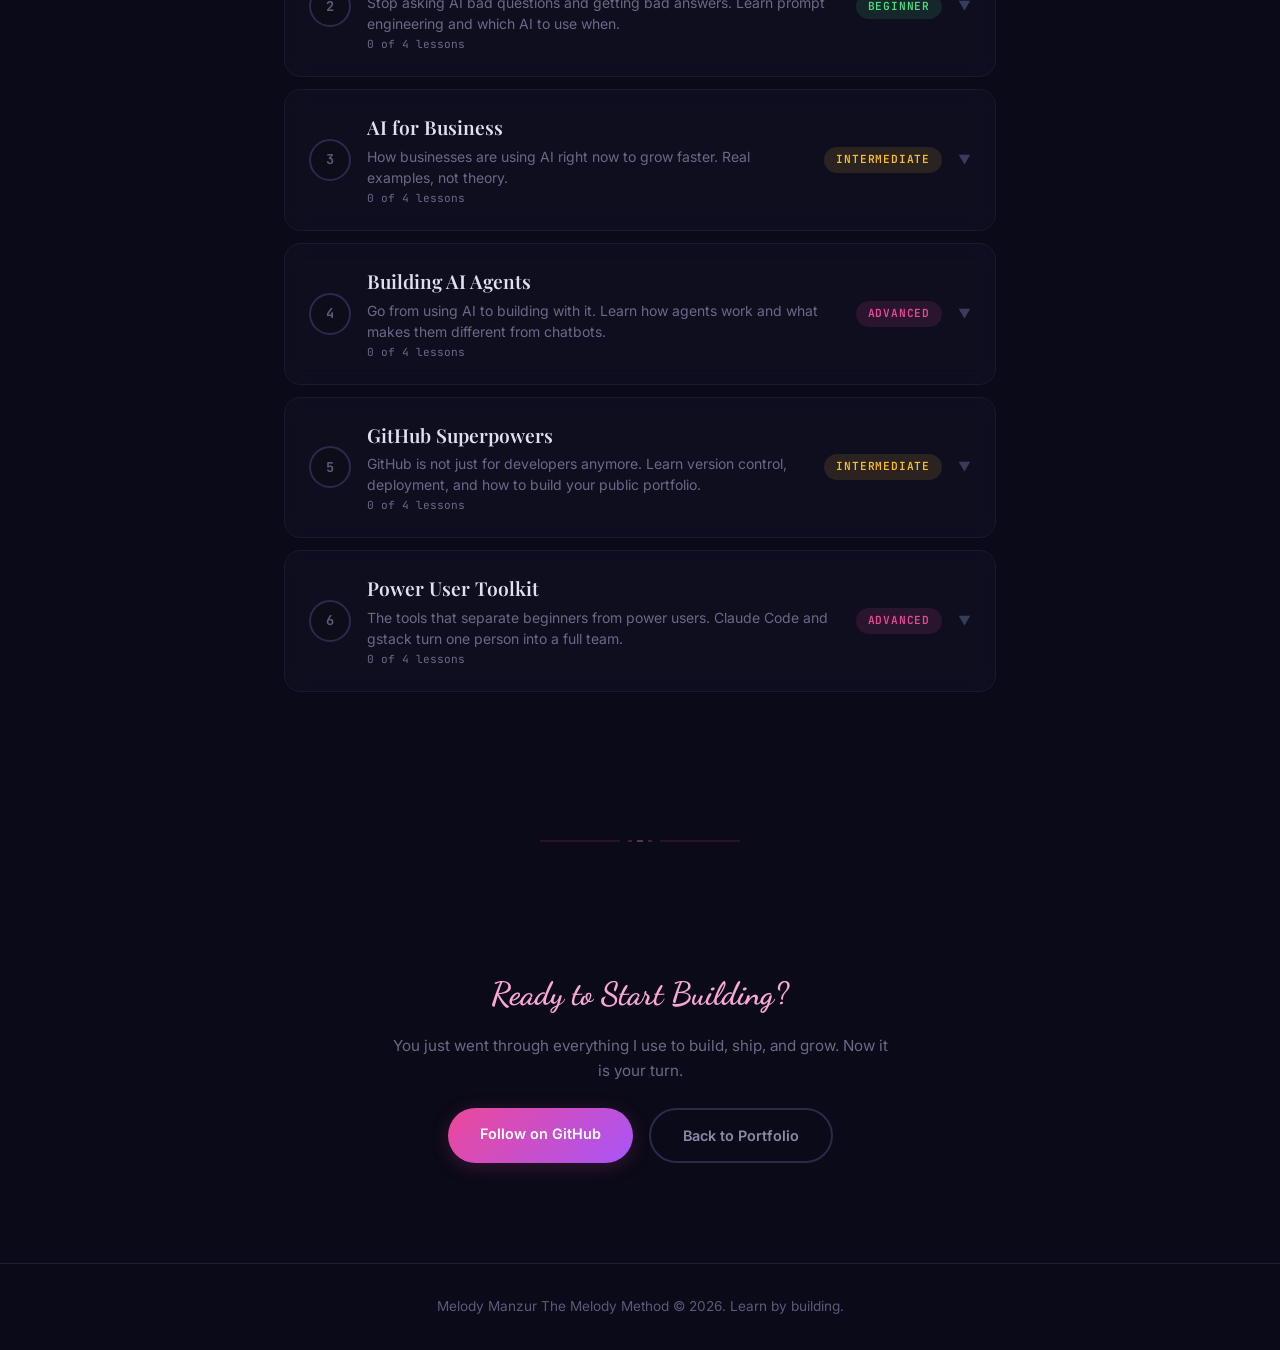
==== commit 865dee6f: "feat: improve Melody Method UX with lesson tracking and quiz locking - Replace invisible auto-mark t" ====
--- a/ai-academy.html
+++ b/ai-academy.html
@@ -10,7 +10,7 @@
     <link href="https://fonts.googleapis.com/css2?family=Dancing+Script:wght@400;500;600;700&family=Inter:wght@300;400;500;600;700&family=JetBrains+Mono:wght@400;500&family=Playfair+Display:ital,wght@0,400;0,600;0,700;1,400;1,600&display=swap" rel="stylesheet">
     <link rel="icon" href="data:image/svg+xml,<svg xmlns='http://www.w3.org/2000/svg' viewBox='0 0 100 100'><path d='M50 5l12 33 33 12-33 12-12 33-12-33-33-12 33-12z' fill='%23ec4899'/></svg>">
     <link rel="stylesheet" href="style.css?v=20260425b">
-    <link rel="stylesheet" href="academy.css?v=20260425d">
+    <link rel="stylesheet" href="academy.css?v=20260425e">
 </head>
 <body class="space-theme">
     <div class="star-field" aria-hidden="true"></div>
@@ -74,6 +74,7 @@
                     <div class="module-info">
                         <h3>What is AI, Really?</h3>
                         <p>Cut through the noise. Learn what AI actually is, how it works, and what it can and cannot do.</p>
+                        <span class="module-lesson-count"></span>
                     </div>
                     <span class="module-badge beginner">Beginner</span>
                     <span class="module-toggle">&#9660;</span>
@@ -215,6 +216,7 @@
                     <div class="module-info">
                         <h3>Using AI Every Day</h3>
                         <p>Stop asking AI bad questions and getting bad answers. Learn prompt engineering and which AI to use when.</p>
+                        <span class="module-lesson-count"></span>
                     </div>
                     <span class="module-badge beginner">Beginner</span>
                     <span class="module-toggle">&#9660;</span>
@@ -367,6 +369,7 @@
                     <div class="module-info">
                         <h3>AI for Business</h3>
                         <p>How businesses are using AI right now to grow faster. Real examples, not theory.</p>
+                        <span class="module-lesson-count"></span>
                     </div>
                     <span class="module-badge intermediate">Intermediate</span>
                     <span class="module-toggle">&#9660;</span>
@@ -499,6 +502,7 @@
                     <div class="module-info">
                         <h3>Building AI Agents</h3>
                         <p>Go from using AI to building with it. Learn how agents work and what makes them different from chatbots.</p>
+                        <span class="module-lesson-count"></span>
                     </div>
                     <span class="module-badge advanced">Advanced</span>
                     <span class="module-toggle">&#9660;</span>
@@ -642,6 +646,7 @@
                     <div class="module-info">
                         <h3>GitHub Superpowers</h3>
                         <p>GitHub is not just for developers anymore. Learn version control, deployment, and how to build your public portfolio.</p>
+                        <span class="module-lesson-count"></span>
                     </div>
                     <span class="module-badge intermediate">Intermediate</span>
                     <span class="module-toggle">&#9660;</span>
@@ -792,6 +797,7 @@
                     <div class="module-info">
                         <h3>Power User Toolkit</h3>
                         <p>The tools that separate beginners from power users. Claude Code and gstack turn one person into a full team.</p>
+                        <span class="module-lesson-count"></span>
                     </div>
                     <span class="module-badge advanced">Advanced</span>
                     <span class="module-toggle">&#9660;</span>
--- a/academy.css
+++ b/academy.css
@@ -855,6 +855,74 @@
     transform: translateY(-2px);
 }
 
+/* Lesson done button */
+.lesson-done-btn {
+    display: inline-block;
+    margin-top: 16px;
+    padding: 10px 24px;
+    background: linear-gradient(135deg, var(--space-accent), var(--space-purple));
+    color: #fff;
+    border: none;
+    border-radius: 50px;
+    font-size: 0.85rem;
+    font-weight: 600;
+    cursor: pointer;
+    font-family: var(--font);
+    transition: all 0.3s ease;
+    letter-spacing: 0.3px;
+}
+
+.lesson-done-btn:hover {
+    transform: translateY(-2px);
+    box-shadow: 0 6px 20px rgba(236, 72, 153, 0.3);
+}
+
+.lesson-done-btn.is-done {
+    background: rgba(74, 222, 128, 0.15);
+    color: var(--space-green);
+    cursor: default;
+    border: 1px solid rgba(74, 222, 128, 0.3);
+}
+
+.lesson-done-btn.is-done:hover {
+    transform: none;
+    box-shadow: none;
+}
+
+/* Module lesson count */
+.module-lesson-count {
+    font-size: 0.7rem;
+    color: var(--space-text-dim);
+    font-family: var(--mono);
+    margin-top: 2px;
+    display: block;
+}
+
+/* Quiz locking */
+.quiz-section.quiz-locked {
+    position: relative;
+    opacity: 0.4;
+    pointer-events: none;
+    user-select: none;
+}
+
+.quiz-locked-msg {
+    display: none;
+}
+
+.quiz-section.quiz-locked .quiz-locked-msg {
+    display: block;
+    text-align: center;
+    padding: 20px;
+    color: var(--space-text-muted);
+    font-size: 0.9rem;
+    font-style: italic;
+}
+
+.quiz-section.quiz-unlocked .quiz-locked-msg {
+    display: none;
+}
+
 /* Confetti */
 .confetti-piece {
     position: fixed;
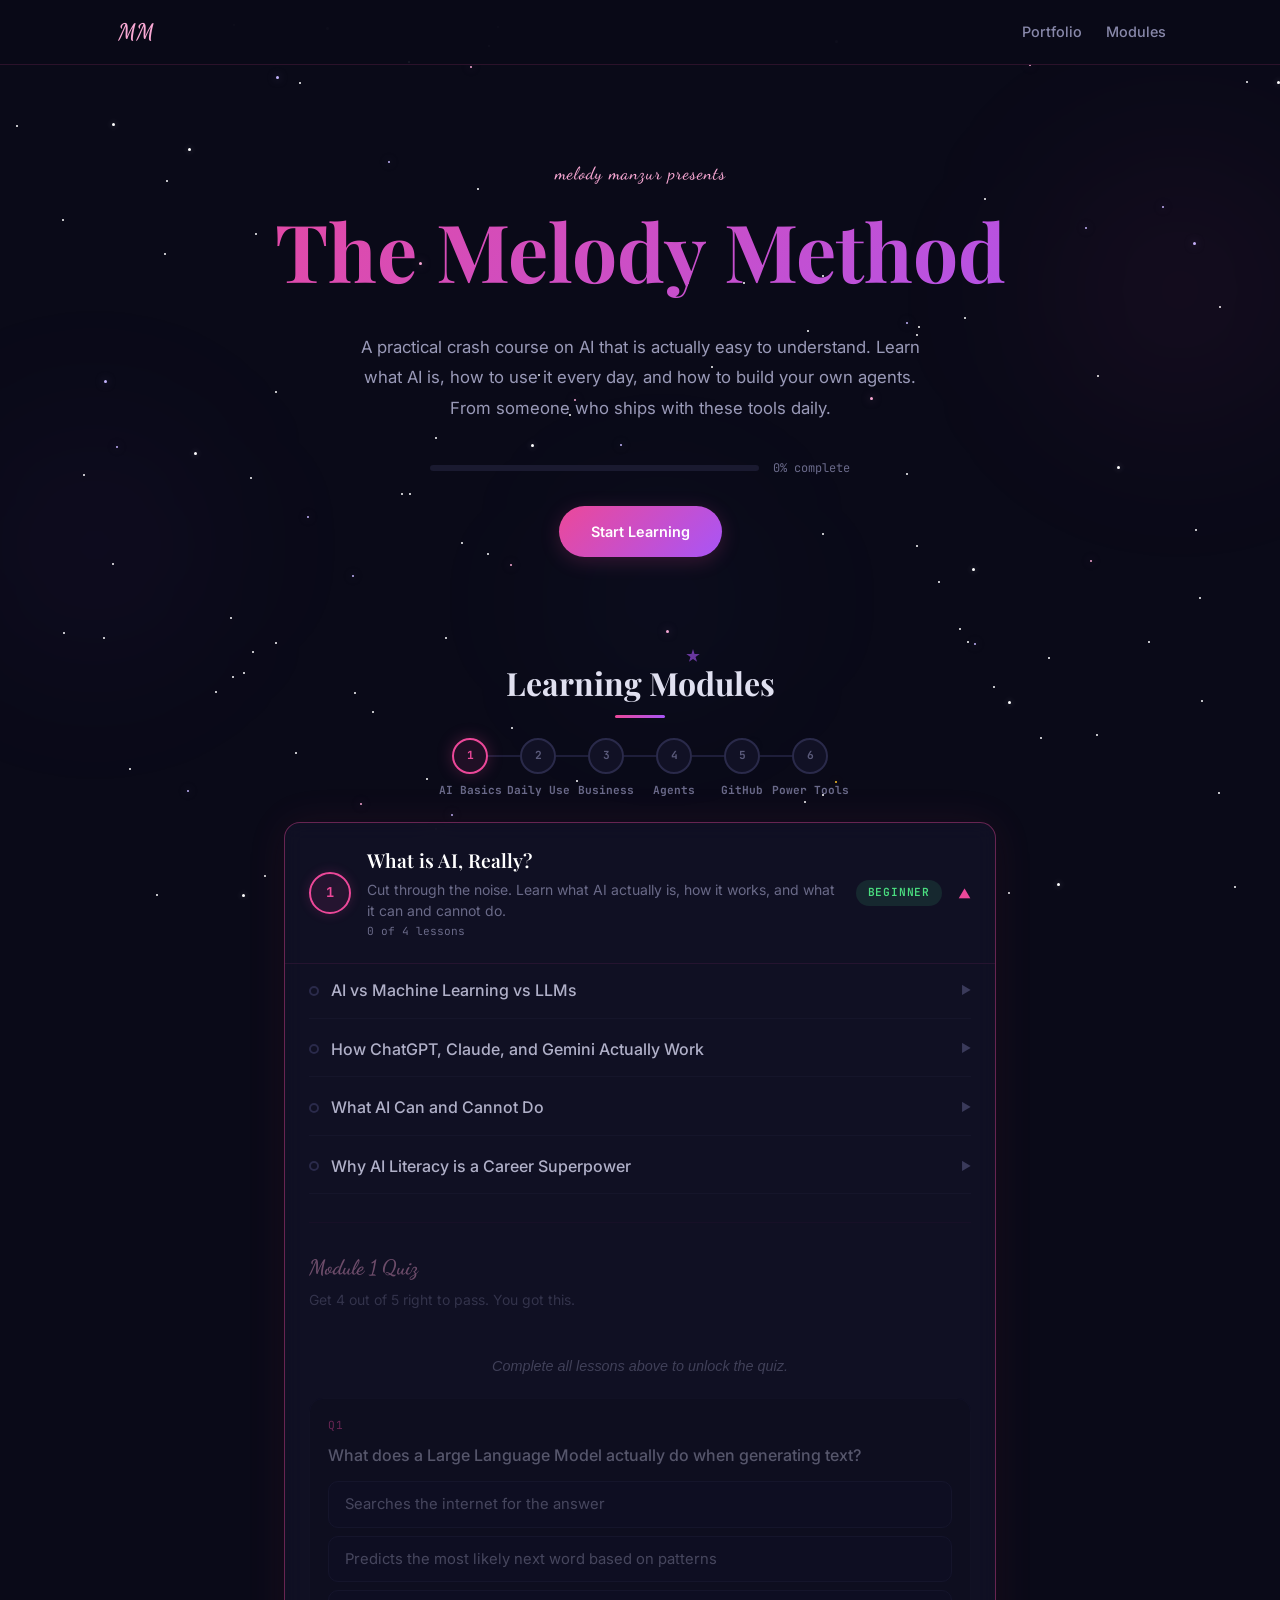
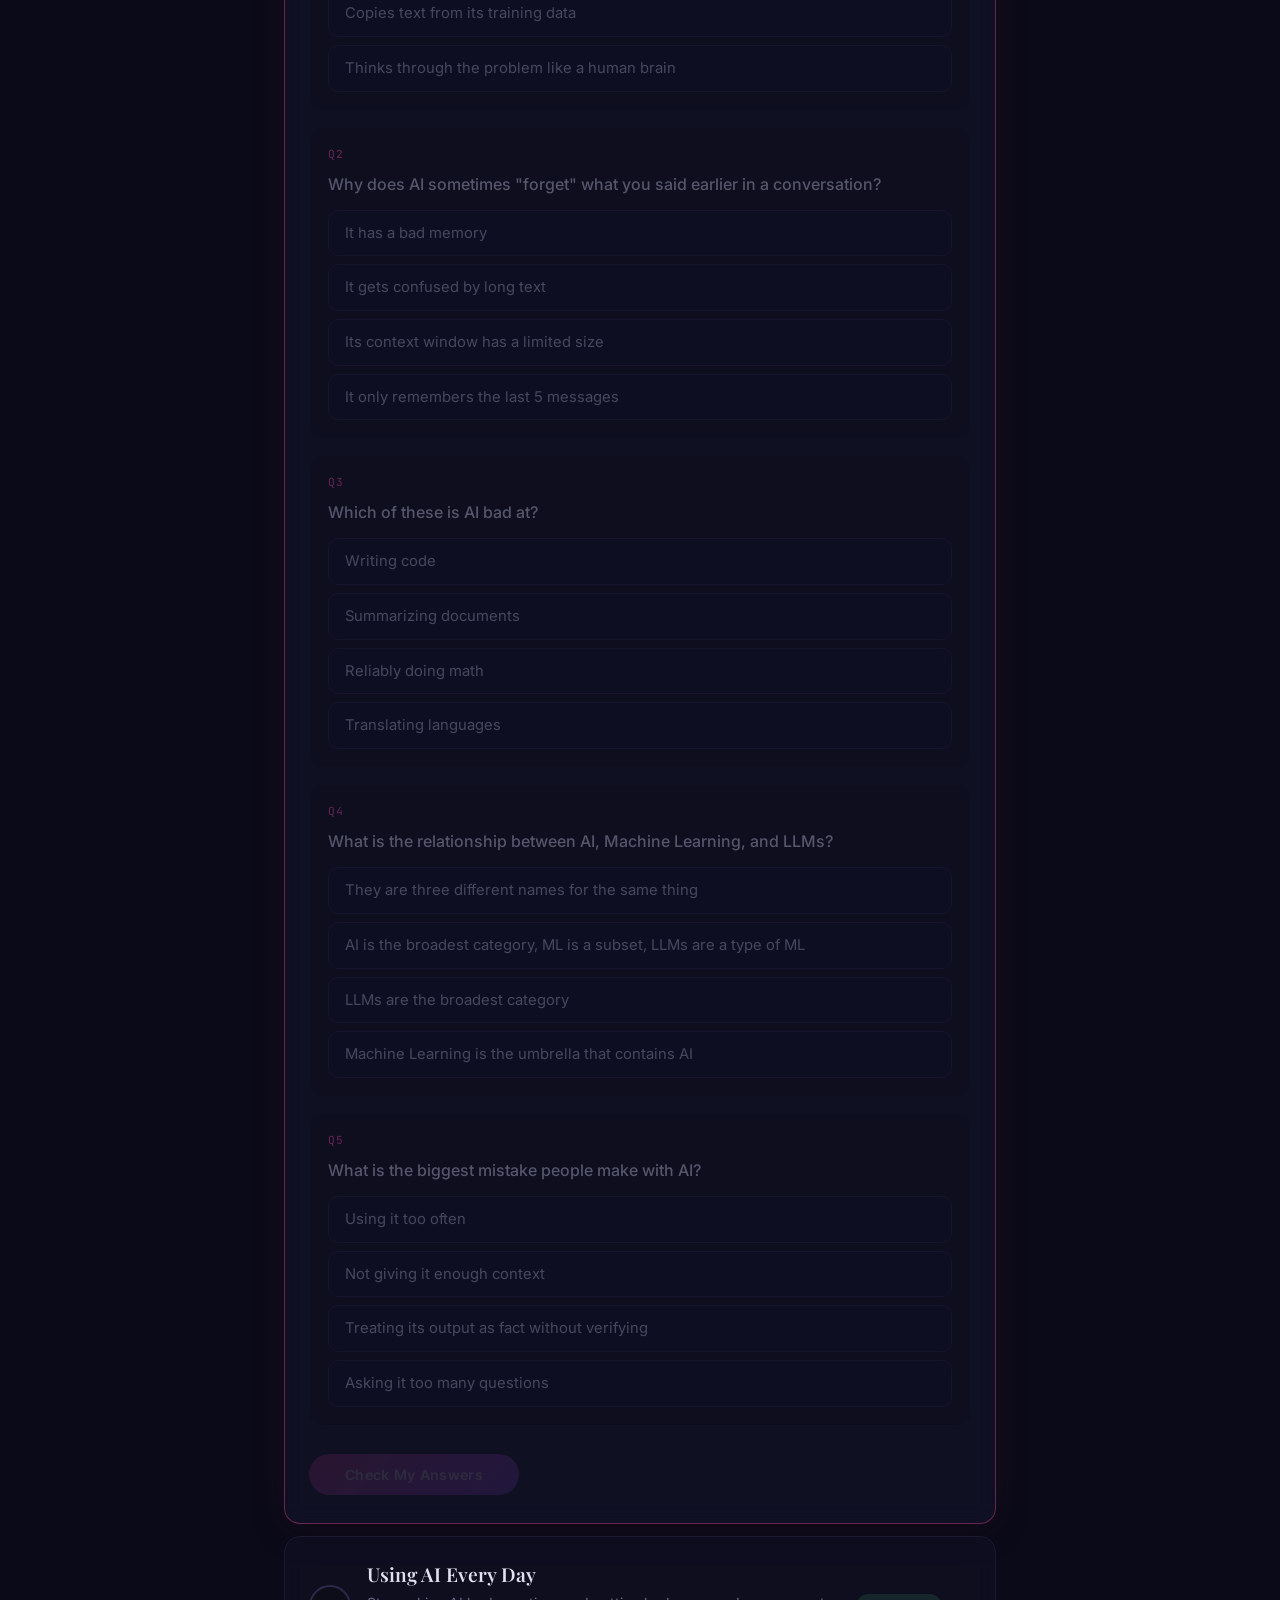
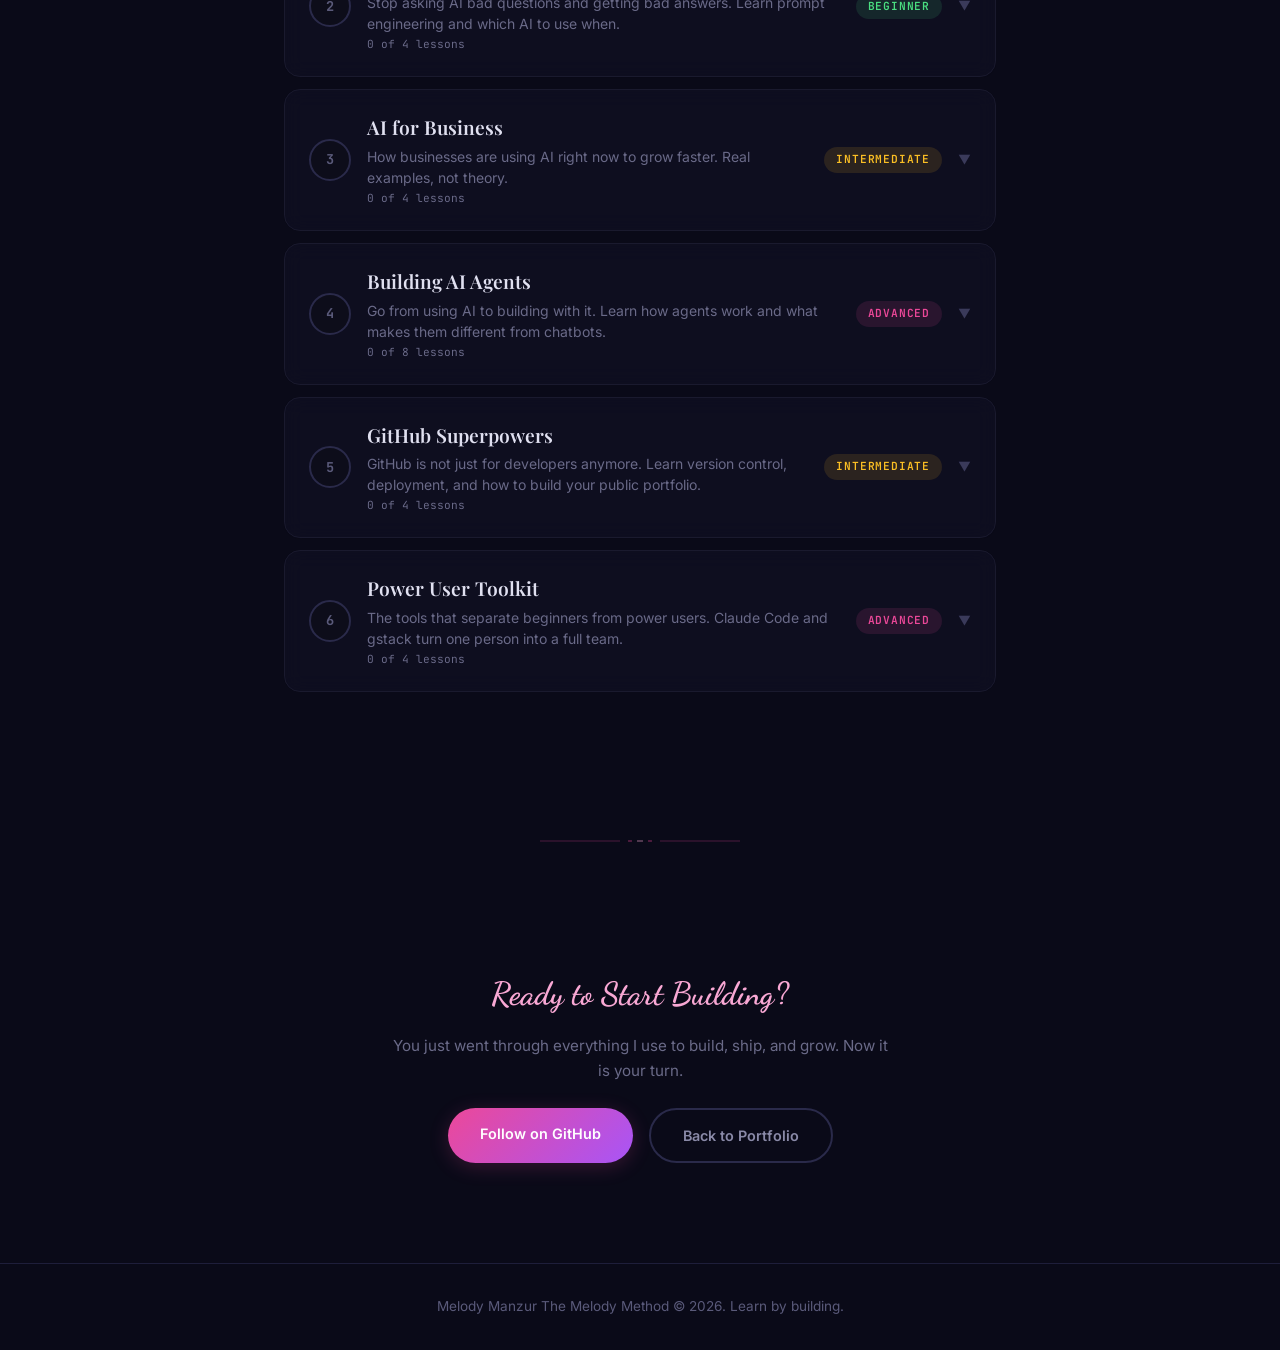
==== commit 0de2a56d: "feat: add agent building and workflow automation lessons to Module 4 New lessons: - Building Your Fi" ====
--- a/ai-academy.html
+++ b/ai-academy.html
@@ -10,7 +10,7 @@
     <link href="https://fonts.googleapis.com/css2?family=Dancing+Script:wght@400;500;600;700&family=Inter:wght@300;400;500;600;700&family=JetBrains+Mono:wght@400;500&family=Playfair+Display:ital,wght@0,400;0,600;0,700;1,400;1,600&display=swap" rel="stylesheet">
     <link rel="icon" href="data:image/svg+xml,<svg xmlns='http://www.w3.org/2000/svg' viewBox='0 0 100 100'><path d='M50 5l12 33 33 12-33 12-12 33-12-33-33-12 33-12z' fill='%23ec4899'/></svg>">
     <link rel="stylesheet" href="style.css?v=20260425b">
-    <link rel="stylesheet" href="academy.css?v=20260425e">
+    <link rel="stylesheet" href="academy.css?v=20260425f">
 </head>
 <body class="space-theme">
     <div class="star-field" aria-hidden="true"></div>
@@ -572,10 +572,79 @@
                         </div>
                     </div>
 
+                    <div class="lesson" data-lesson="4">
+                        <div class="lesson-header">
+                            <div class="lesson-marker"></div>
+                            <h4>Building Your First AI Agent (Step by Step)</h4>
+                            <span class="lesson-arrow">&#9654;</span>
+                        </div>
+                        <div class="lesson-body">
+                            <p>You do not need to be a programmer to build an AI agent. You need to understand the pattern. Here is the simplest version that actually works:</p>
+                            <p><strong>Step 1: Define the job.</strong> Be extremely specific. Not "help me with marketing" but "take a blog post URL, extract the key points, write 5 Twitter threads, 3 Instagram captions, and 1 LinkedIn post, all in my brand voice." The more specific the job, the better the agent performs.</p>
+                            <p><strong>Step 2: Give it tools.</strong> In Claude Code, tools are built in. The agent can read files, write files, search the web, run commands, and interact with APIs. You describe what you want, and the agent picks the right tools. In other platforms, you connect tools through plugins or function calling.</p>
+                            <p><strong>Step 3: Write the instructions.</strong> This is your CLAUDE.md or system prompt. It tells the agent who it is, what it does, and how it should behave. Think of it like onboarding a new employee. You would not just say "do marketing." You would say "here is our brand voice, here are our content pillars, here is what we never do."</p>
+                            <p><strong>Step 4: Test with real tasks.</strong> Give it an actual job, not a toy example. Watch what it does. Where does it get confused? Where does it make wrong assumptions? Fix those by making your instructions more specific.</p>
+                            <p><strong>Step 5: Iterate.</strong> No agent is perfect on the first try. The good ones get better because you keep refining the instructions based on real usage. This is the same loop you use with any employee: delegate, review, give feedback, repeat.</p>
+                            <div class="highlight">The secret to building good agents is not technical skill. It is clear thinking about what the job actually is. If you can write a detailed job description for a human, you can build an AI agent.</div>
+                        </div>
+                    </div>
+
+                    <div class="lesson" data-lesson="5">
+                        <div class="lesson-header">
+                            <div class="lesson-marker"></div>
+                            <h4>Agent Architecture: CLAUDE.md and Skills</h4>
+                            <span class="lesson-arrow">&#9654;</span>
+                        </div>
+                        <div class="lesson-body">
+                            <p>When you build agents in Claude Code, the architecture is simpler than you think. Two files do most of the heavy lifting:</p>
+                            <p><strong>CLAUDE.md</strong> is your agent's brain. It sits in the root of your project and tells Claude Code how to behave. What the project is, what conventions to follow, what commands to run, what to avoid. Every time Claude starts a session, it reads this file first. Think of it as permanent instructions that do not disappear between conversations.</p>
+                            <p><strong>Skills (SKILL.md files)</strong> are specialized workflows. Each skill is a set of step-by-step instructions for a specific task. /design-review is a skill. /qa is a skill. /ship is a skill. You can write your own. A skill file tells the agent exactly how to approach a type of work, what tools to use, when to stop and ask, and what the output should look like.</p>
+                            <p><strong>How they work together:</strong> CLAUDE.md sets the baseline behavior for everything. Skills override that baseline for specific tasks. So your CLAUDE.md might say "this is a Next.js project, use TypeScript, tests go in __tests__/" and then your /qa skill adds "open a browser, click through every page, screenshot failures."</p>
+                            <p><strong>Writing your own skill:</strong> Start with a task you do repeatedly. Write out every step you take when doing it manually. That list of steps becomes your SKILL.md. Be specific about inputs, outputs, and decision points. The more explicit you are, the less the agent guesses.</p>
+                            <div class="highlight">CLAUDE.md is "who you are and how you work." Skills are "here is exactly how to do this specific job." Together they turn a general-purpose AI into your specialized assistant.</div>
+                        </div>
+                    </div>
+
+                    <div class="lesson" data-lesson="6">
+                        <div class="lesson-header">
+                            <div class="lesson-marker"></div>
+                            <h4>Workflow Automation: Work Smarter, Not Harder</h4>
+                            <span class="lesson-arrow">&#9654;</span>
+                        </div>
+                        <div class="lesson-body">
+                            <p>Automation is not about replacing yourself. It is about never doing the same boring task twice. Here are the workflows that save the most time:</p>
+                            <p><strong>Content repurposing.</strong> Write one long-form piece (blog post, newsletter, video script). Then have AI break it into social posts, email snippets, carousel slides, and tweet threads. One input, ten outputs. This alone can save 5-10 hours per week for a content creator.</p>
+                            <p><strong>Client onboarding.</strong> Create a template that collects all the information you need from every new client. Use AI to generate the initial audit report, competitor analysis, and project plan from that intake form. What used to take a full day now takes an hour.</p>
+                            <p><strong>Code review and QA.</strong> Instead of manually clicking through every page after a change, run /qa and let it open a real browser, test every flow, and report bugs with screenshots. Instead of eyeballing the design, run /design-review and get a graded report with specific fixes.</p>
+                            <p><strong>Email and follow-ups.</strong> Draft email sequences, follow-up templates, and client reports with AI. You review and personalize, but the first draft is done in seconds instead of 30 minutes.</p>
+                            <p><strong>Reporting.</strong> Pull analytics data, have AI summarize the trends, generate a client-ready report with recommendations. Monthly reporting goes from a half-day chore to a 20-minute review.</p>
+                            <div class="highlight">The automation mindset: every time you do something for the second time, ask yourself "can I automate this?" If the answer is yes and the task takes more than 15 minutes, automate it. Your time is worth more than the 30 minutes it takes to set up the automation.</div>
+                        </div>
+                    </div>
+
+                    <div class="lesson" data-lesson="7">
+                        <div class="lesson-header">
+                            <div class="lesson-marker"></div>
+                            <h4>Automation Stack: The Tools That Connect Everything</h4>
+                            <span class="lesson-arrow">&#9654;</span>
+                        </div>
+                        <div class="lesson-body">
+                            <p>Here are the tools that make automation actually work in practice:</p>
+                            <p><strong>Claude Code + CLAUDE.md:</strong> Your main workhorse. Anything that involves reading, writing, building, or fixing code. Set up your CLAUDE.md once and every session starts with context.</p>
+                            <p><strong>Zapier / Make (Integromat):</strong> Connect apps without code. "When a new form submission comes in, create a Notion page, send a Slack message, and add a row to a spreadsheet." These tools connect the things that do not talk to each other natively.</p>
+                            <p><strong>GitHub Actions:</strong> Automate anything that happens when you push code. Run tests, deploy to production, update documentation, send notifications. Free for public repos, generous free tier for private.</p>
+                            <p><strong>Notion / Airtable:</strong> Your operational database. Track clients, projects, deliverables, and deadlines. Use templates so every new client gets the same setup. Connect to Zapier for automatic updates.</p>
+                            <p><strong>Calendly / Cal.com:</strong> Stop the "when are you free?" email chain. Share a link, people book themselves. Automatic confirmations, reminders, and calendar blocks.</p>
+                            <p><strong>Mailchimp / ConvertKit:</strong> Email automation. Welcome sequences, drip campaigns, and segmented lists. Set it up once, it runs forever.</p>
+                            <p><strong>The principle:</strong> Start with the task that wastes the most time. Automate that one thing. Then move to the next. Do not try to automate everything at once. That is how you end up with a mess of broken automations that nobody maintains.</p>
+                            <div class="highlight">The best automation is the one you actually use. Start simple. One Zap, one GitHub Action, one email sequence. Get it working, then build from there. Complexity is the enemy of automation that lasts.</div>
+                        </div>
+                    </div>
+
                     <!-- Quiz -->
                     <div class="quiz-section">
                         <h3 class="quiz-title">Module 4 Quiz</h3>
-                        <p class="quiz-subtitle">Get 4 out of 5 right to pass.</p>
+                        <p class="quiz-subtitle">Get 5 out of 7 right to pass.</p>
 
                         <div class="quiz-question">
                             <span class="q-num">Q1</span>
@@ -629,6 +698,28 @@
                                 <button class="quiz-option" data-correct="false">Free models do not work at all</button>
                                 <button class="quiz-option" data-correct="true">Cheap models produce slop on complex tasks, costing more time to fix than you save</button>
                                 <button class="quiz-option" data-correct="false">It does not actually matter which model you use</button>
+                            </div>
+                        </div>
+
+                        <div class="quiz-question">
+                            <span class="q-num">Q6</span>
+                            <p>What is a CLAUDE.md file used for?</p>
+                            <div class="quiz-options">
+                                <button class="quiz-option" data-correct="false">It stores your API keys</button>
+                                <button class="quiz-option" data-correct="true">It gives the AI permanent instructions about your project and how to behave</button>
+                                <button class="quiz-option" data-correct="false">It is a log file that records what the AI did</button>
+                                <button class="quiz-option" data-correct="false">It is required to install Claude Code</button>
+                            </div>
+                        </div>
+
+                        <div class="quiz-question">
+                            <span class="q-num">Q7</span>
+                            <p>What is the best approach to automating your workflow?</p>
+                            <div class="quiz-options">
+                                <button class="quiz-option" data-correct="false">Automate everything at once for maximum efficiency</button>
+                                <button class="quiz-option" data-correct="false">Only automate things that are fun to set up</button>
+                                <button class="quiz-option" data-correct="true">Start with the task that wastes the most time, automate it, then move to the next</button>
+                                <button class="quiz-option" data-correct="false">Wait until you have a big team before automating</button>
                             </div>
                         </div>
 
